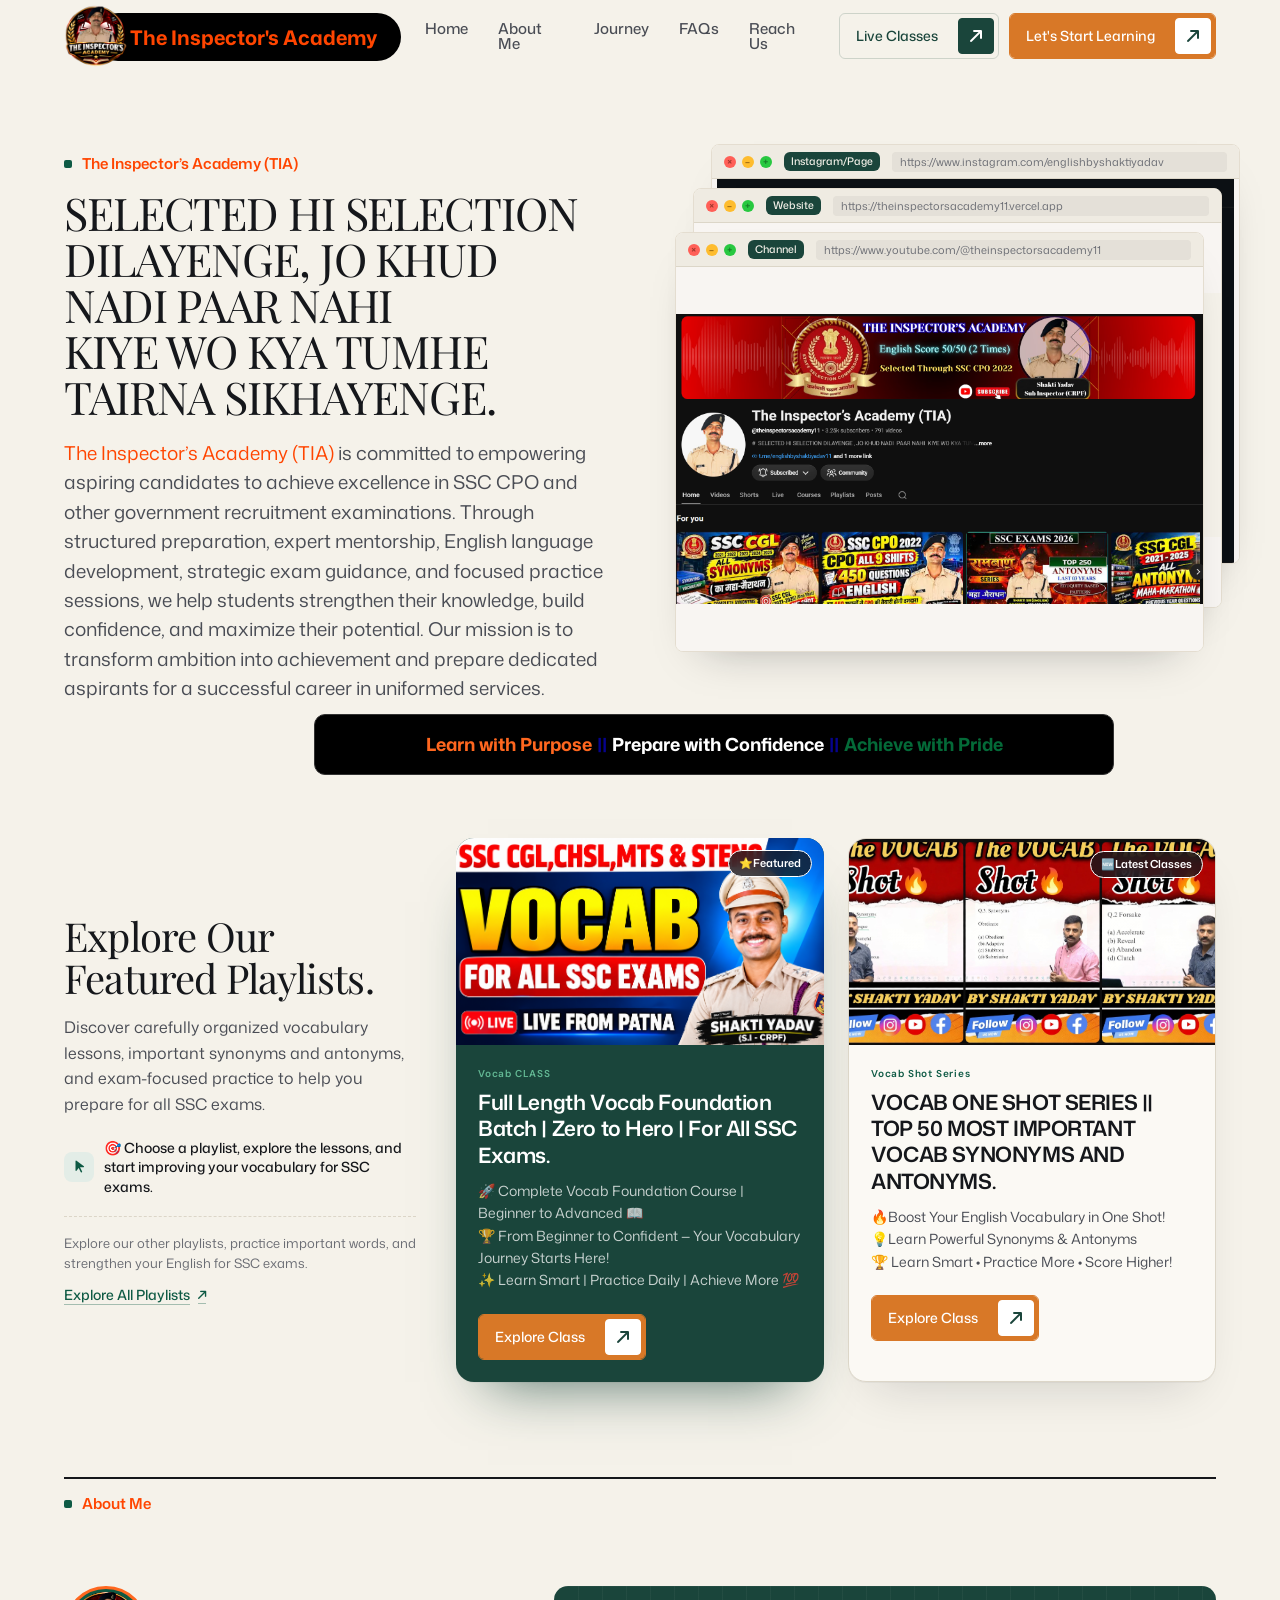
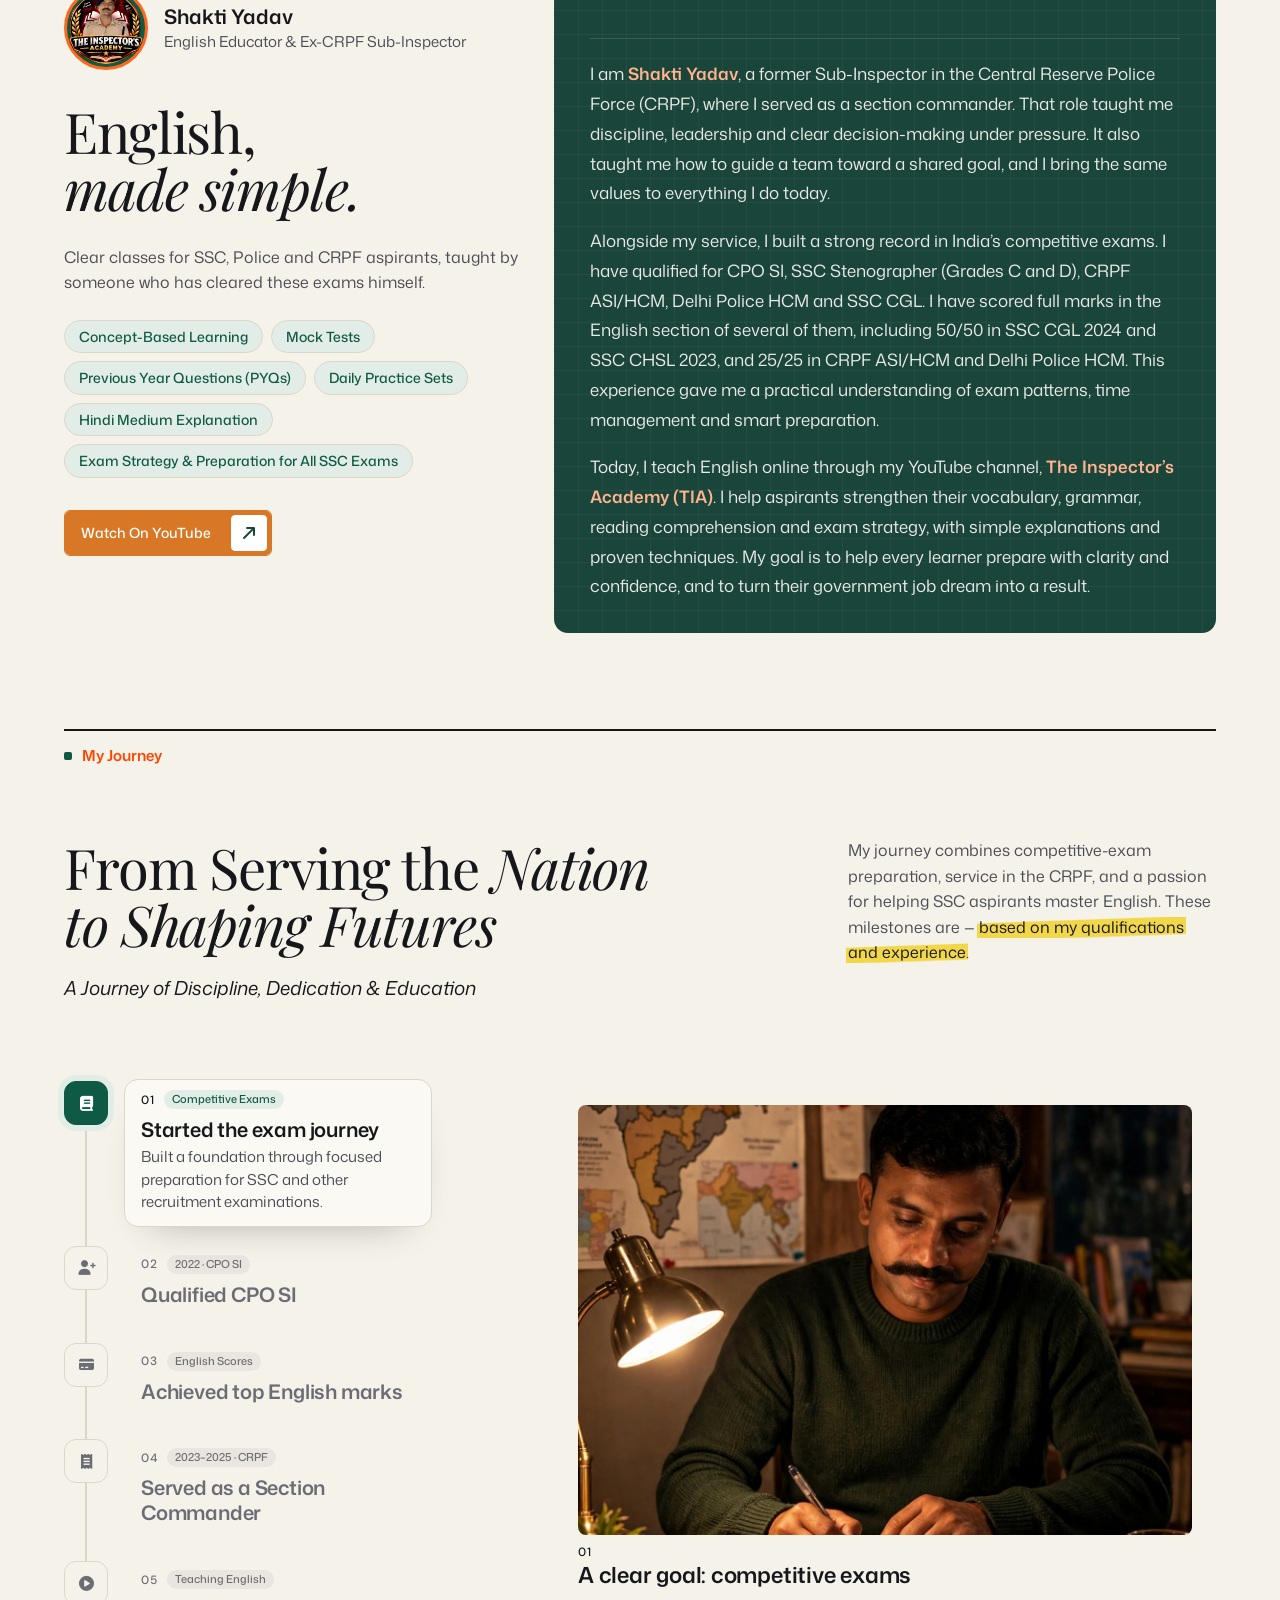
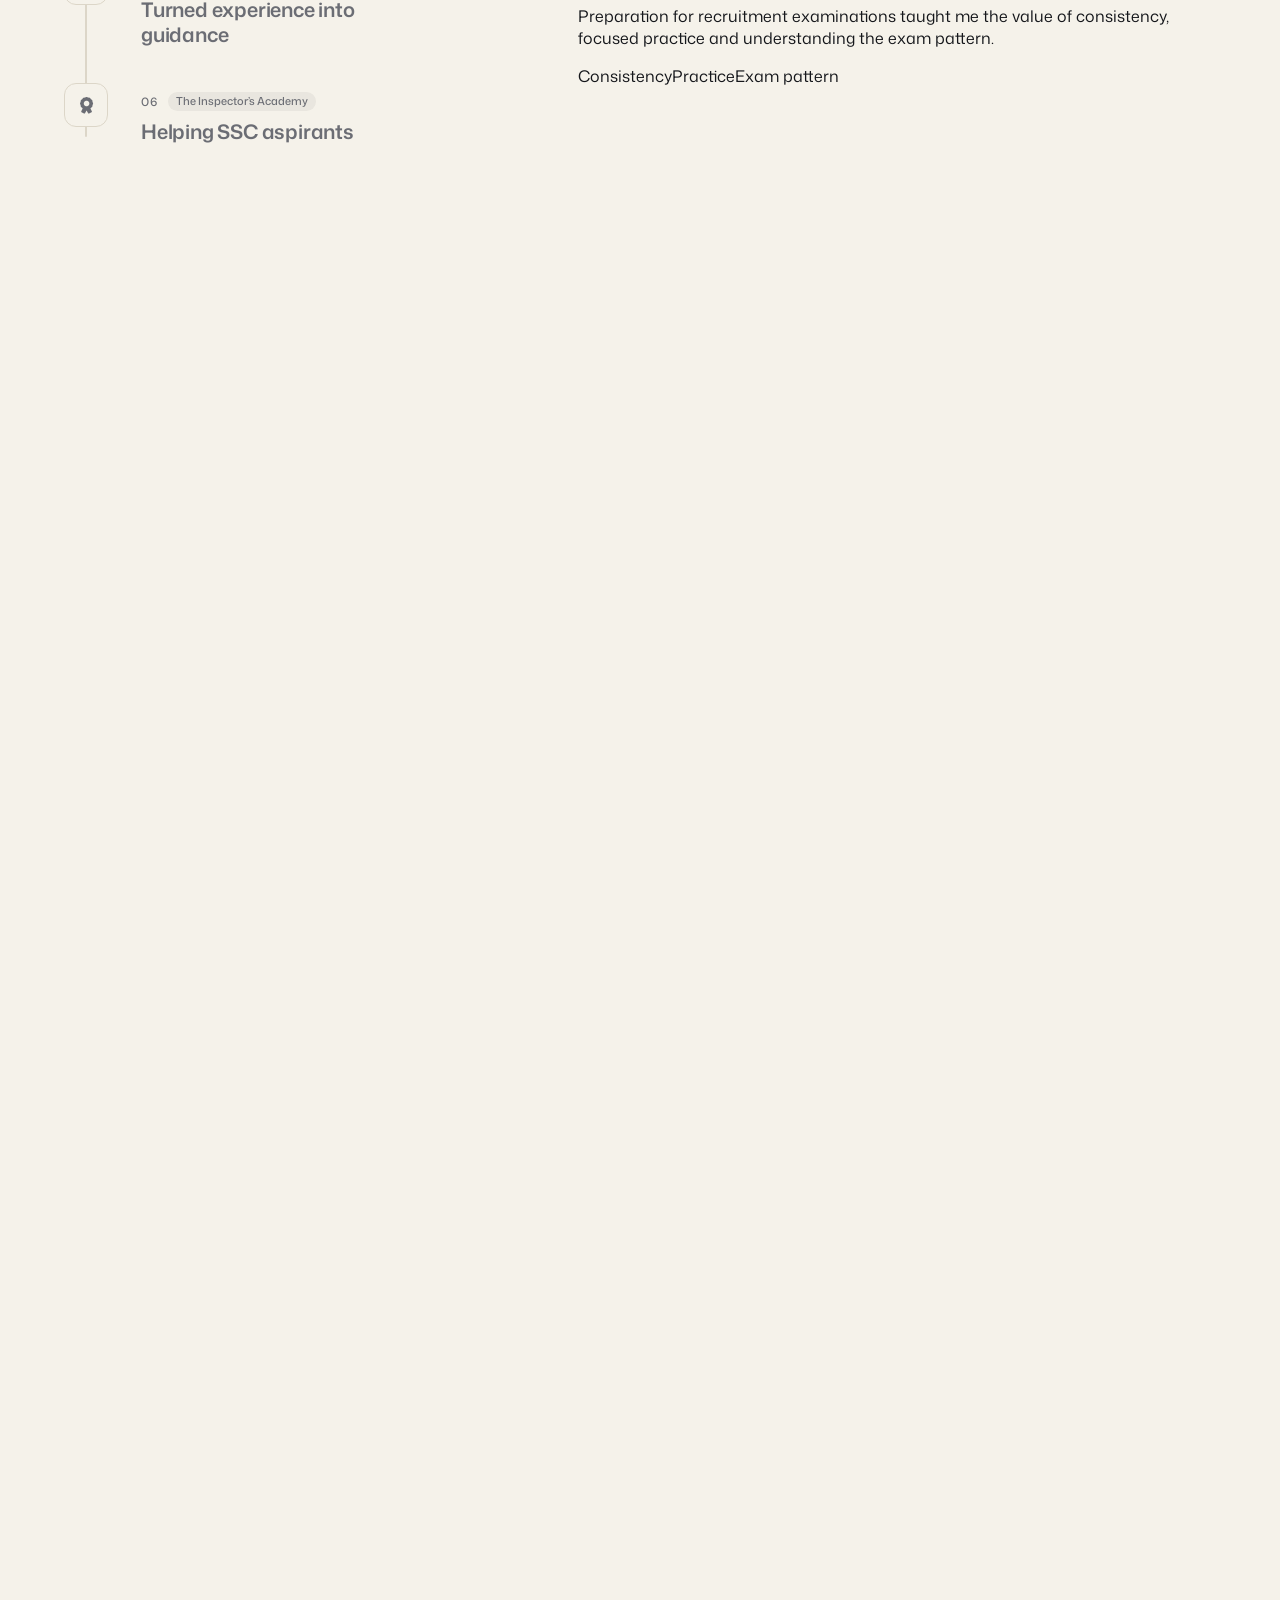
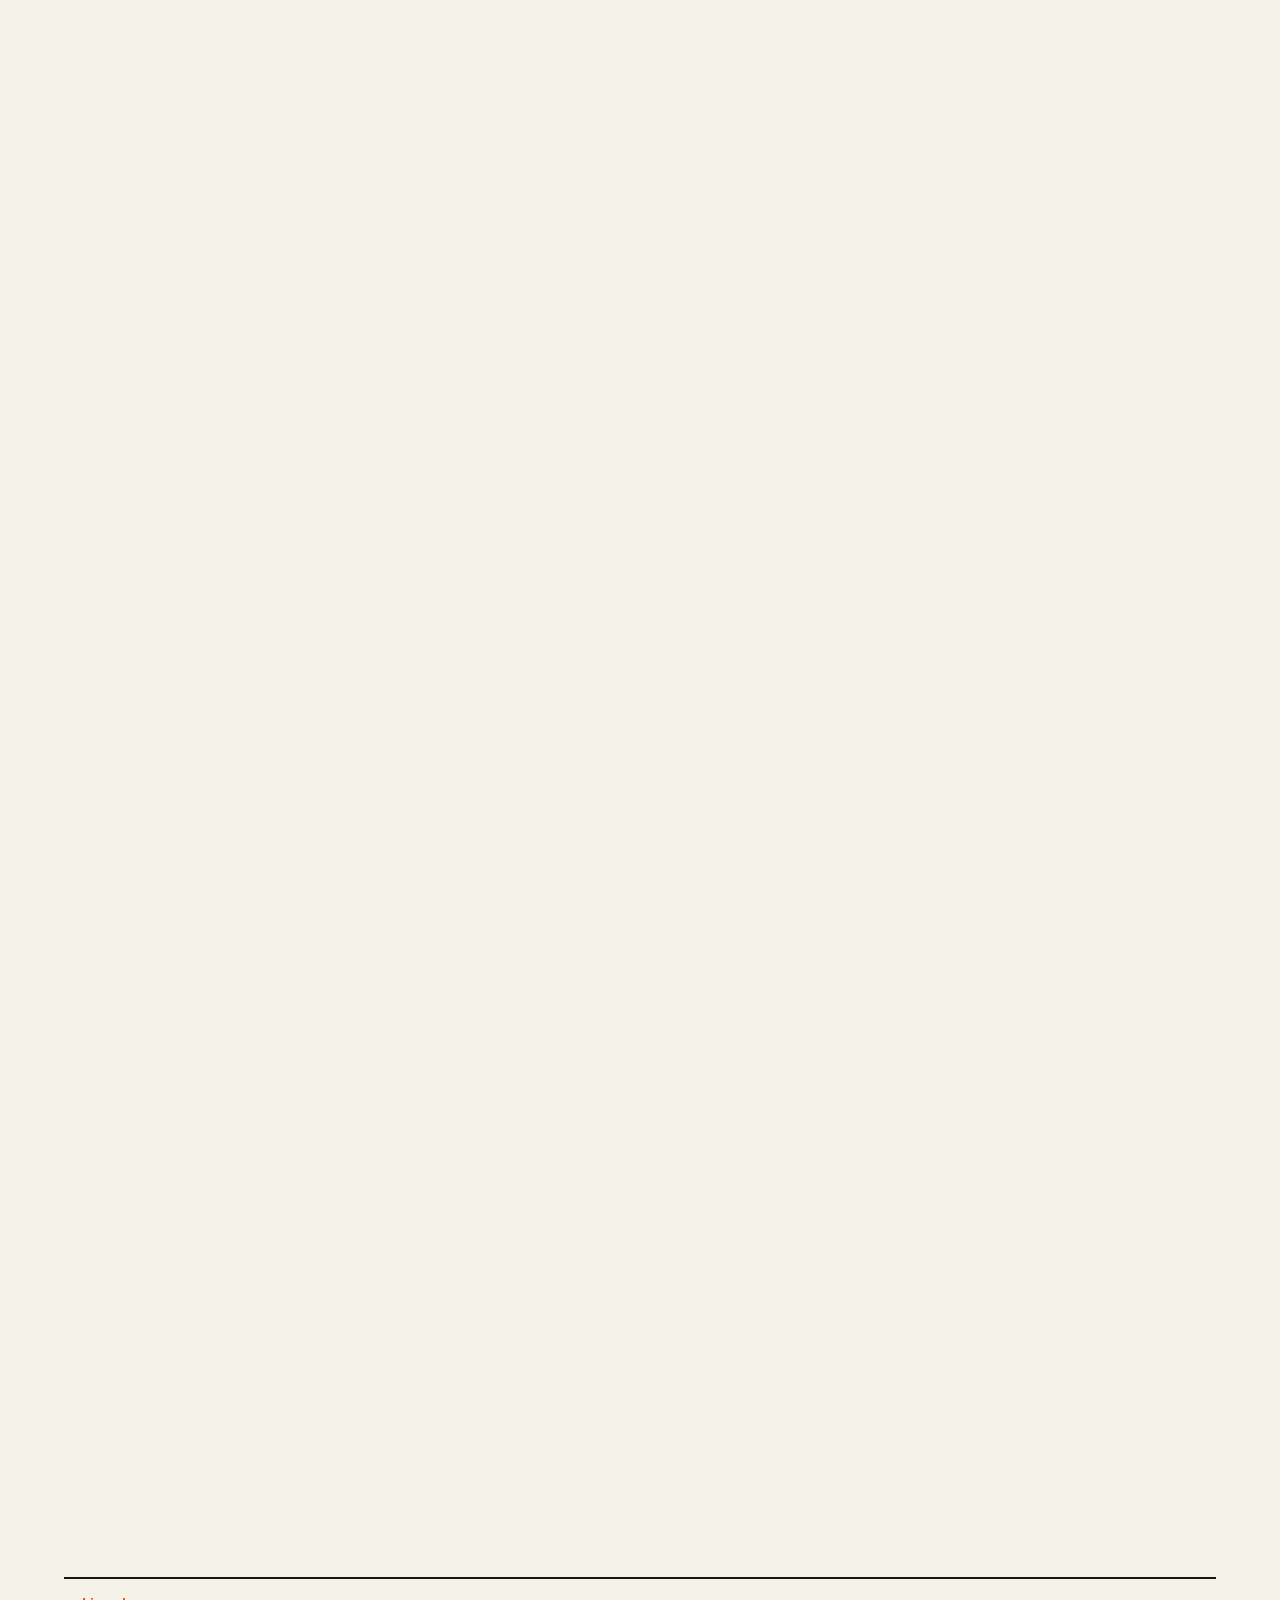
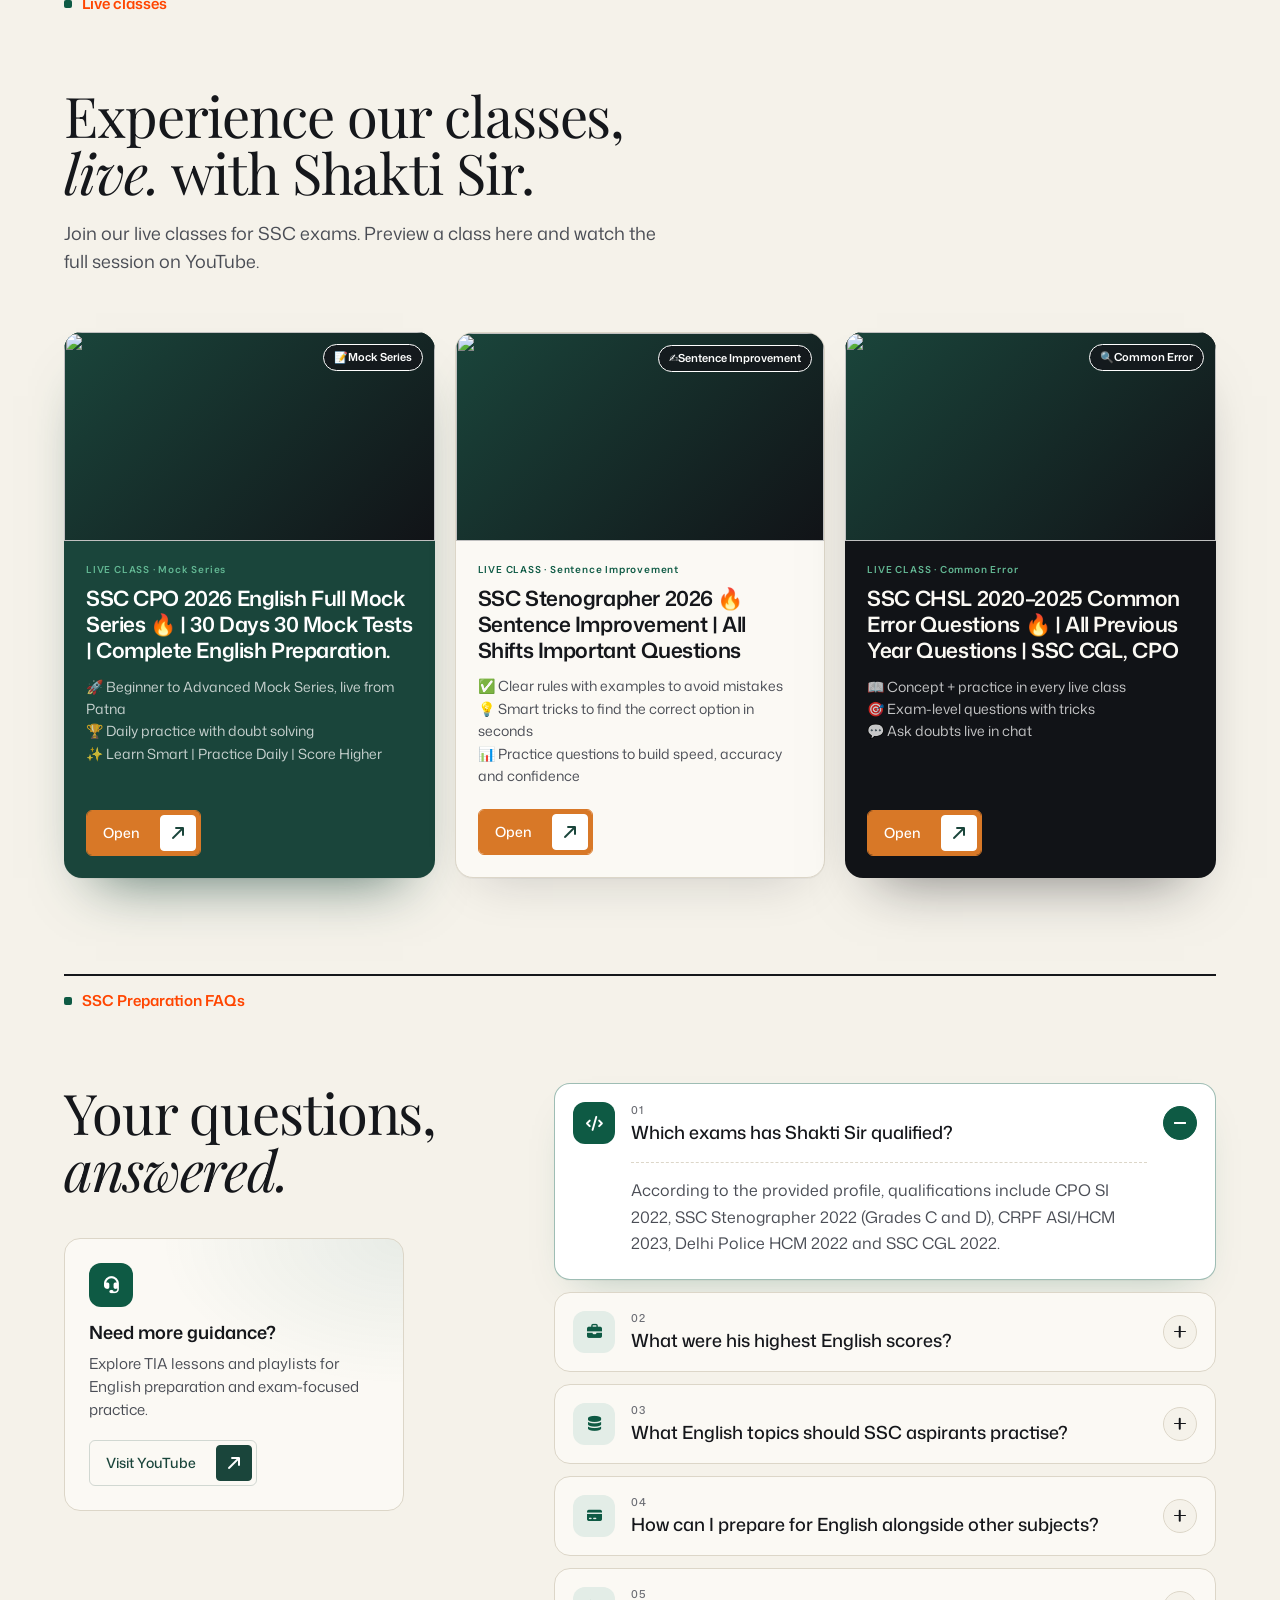
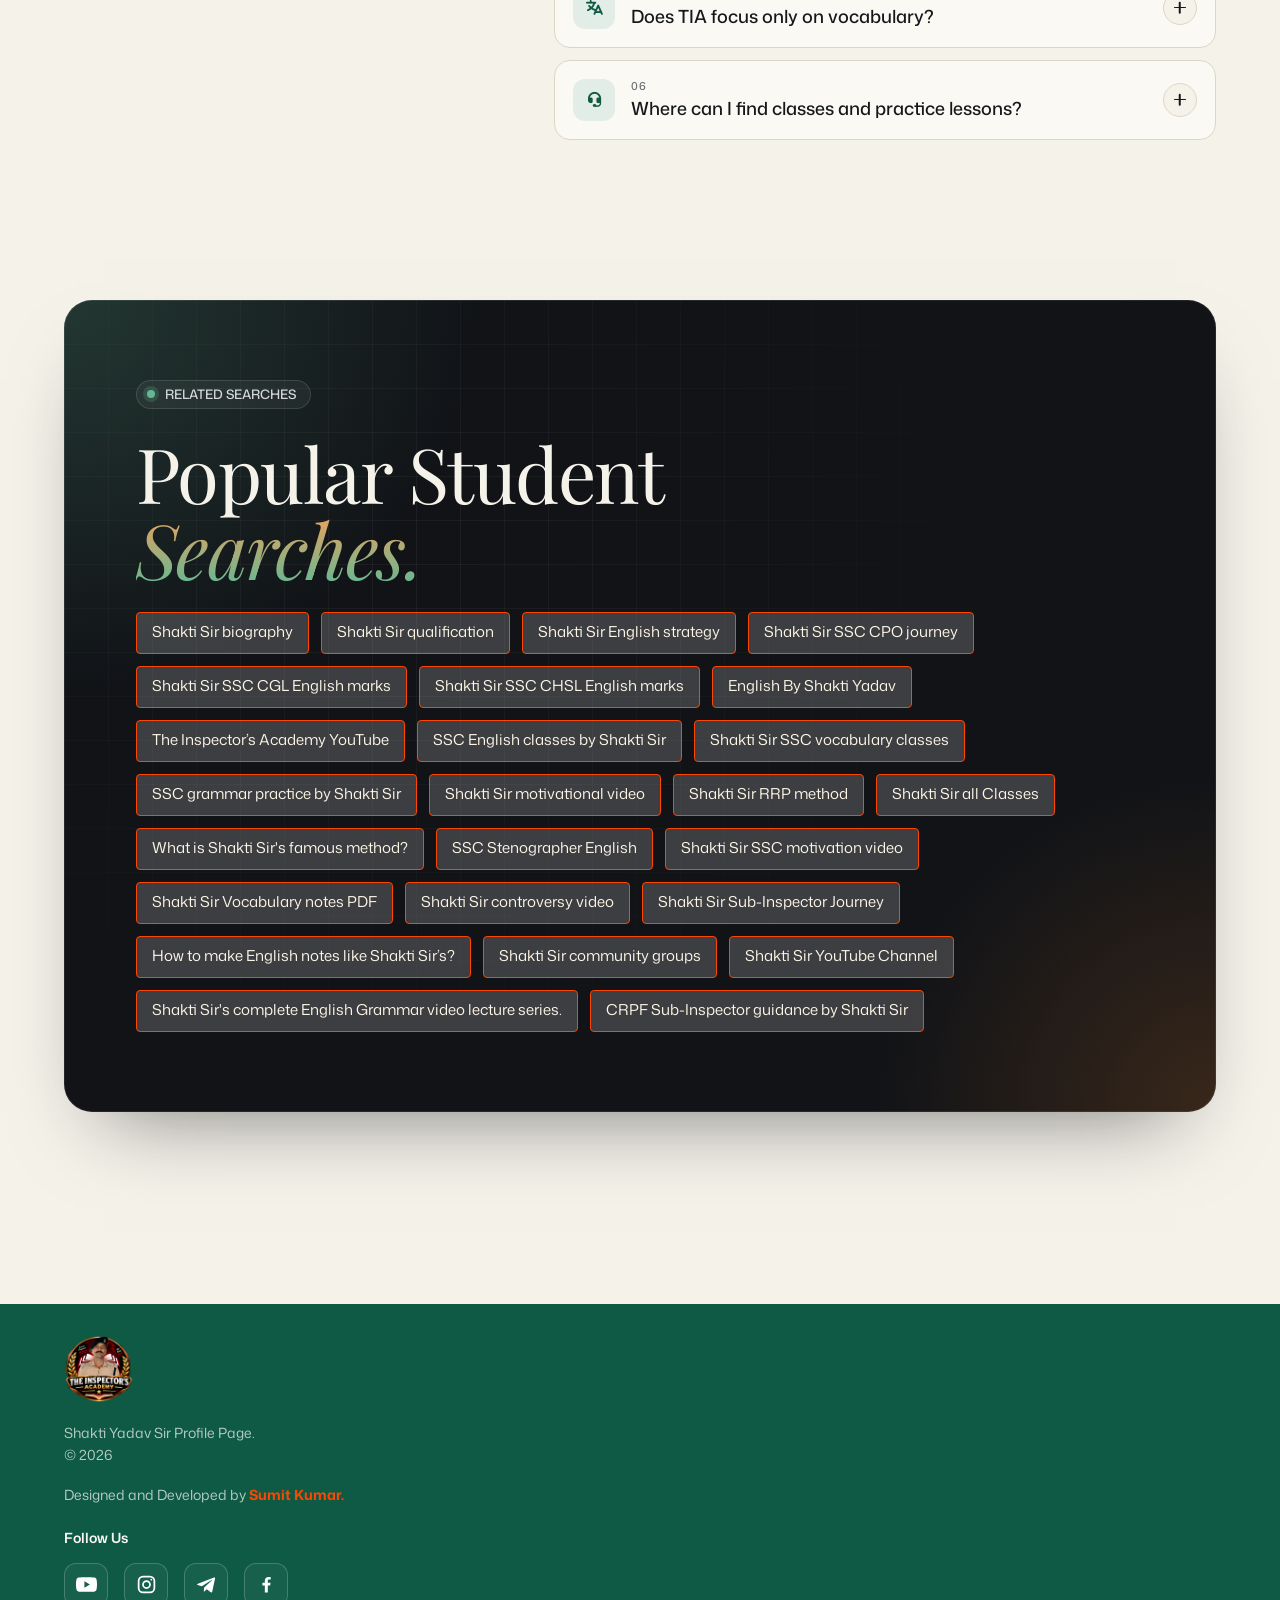
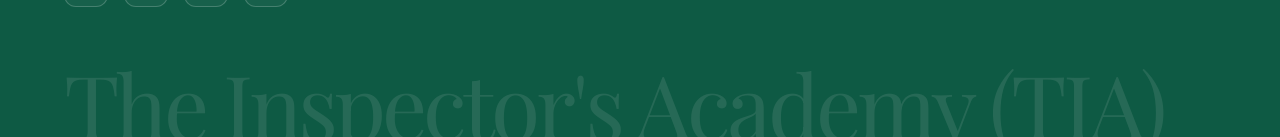
==== index.html @ ca336090 "Initial commit" ====
<!doctype html>
<html lang="en">

<head>
  <meta charset="utf-8" />
  <meta name="viewport" content="width=device-width, initial-scale=1" />
  <title>The Inspector's Academy (TIA) | Shakti Yadav</title>
  <meta name="description"
    content="EduFlow is a complete LMS with student administration and a sales CRM — a REST API, an admin dashboard, and a public website. Full source, $39." />
  <link rel="icon" href="assets-new/images/logo/favicon.ico" type="image/x-icon" />
  <link rel="preconnect" href="https://fonts.googleapis.com" />
  <link rel="preconnect" href="https://fonts.gstatic.com" crossorigin />
  <link rel="stylesheet"
    href="https://fonts.googleapis.com/css2?family=DM+Sans:ital,opsz,wght@0,9..40,100..1000;1,9..40,100..1000&family=Mona+Sans:ital,wght@0,200..900;1,200..900&family=Playfair+Display:ital,wght@0,400..900;1,400..900&display=swap" />
  <link rel="stylesheet" href="assets-new/css/landing.css?v=hero-shake" />
</head>

<body>

  <div class="preloader">
    <div class="preloader__wrap">
      <div class="preloader__ring"></div>

      <div class="preloader__logo">
        <img src="assets-new/images/logo/Logo.png" class="preloader__mark" alt="The Inspector's Academy">
      </div>

      <div class="preloader__title">
        <span>Shakti</span>
        <span>Yadav</span>
        <span>Sir</span>
      </div>
    </div>
  </div>



  </div>
  <div class="page" id="page" style="width: 100%">
    <header class="site-header">
      <div class="container site-header__inner">

        <a class="brand" href="#top">
          <img class="brand__logo" src="assets-new/images/logo/Logo.png" alt="The Inspector's Academy" />
          <span class="brand__title">The Inspector's Academy</span>
        </a>

        <nav class="site-header__nav" aria-label="Primary">
          <a href="#home">Home</a><a href="#about">About Me</a><a href="#journey">Journey</a>
          <a href="#faqs">FAQs</a><a href="#reach">Reach Us</a>
        </nav>
        <div class="site-header__actions">
          <a class="button button--demo button--compact" href="#liveclasses"><span class="button__label">Live
              Classes</span><span class="button__icon" aria-hidden="true"><span class="button__glyph"></span></span></a>
          <a class="button button--buy button--compact" href="https://www.youtube.com/@theinspectorsacademy11"
            target="_blank" rel="noopener noreferrer"><span class="button__label">Let's Start Learning</span><span
              class="button__icon" aria-hidden="true"><span class="button__glyph"></span></span></a>
          <button class="site-header__toggle" type="button" aria-label="Open menu" data-menu="open">
            <svg class="icon" viewBox="0 0 24 24">
              <path d="M4 6h16M4 12h16M4 18h16"></path>
            </svg>
          </button>
        </div>
      </div>
    </header>

    <div class="menu-panel" role="dialog" aria-label="Menu" hidden>
      <div class="menu-panel__top">
        <span class="brand menu-panel__brand">
          <img class="brand__logo" src="assets-new/images/logo/Logo.png" alt="The Inspector's Academy" />
          <span class="brand__title">The Inspector's Academy</span>
        </span>
        <button class="site-header__toggle" type="button" aria-label="Close menu" data-menu="close"
          style="display: inline-flex">
          <svg class="icon" viewBox="0 0 24 24">
            <path d="M18 6 6 18M6 6l12 12"></path>
          </svg>

        </button>
      </div>
      <nav class="menu-panel__nav" aria-label="Mobile">
        <a href="#home" data-close-menu>Home</a><a href="#about"
          data-close-menu>About Me</a>
          <a href="#journey" data-close-menu>Journey</a>
          <a href="#faqs" data-close-menu>FAQs</a>
          <a href="#reach" data-close-menu>Reach Us</a>
      </nav>
      <a class="button button--buy button--block" href="https://www.youtube.com/@theinspectorsacademy11"
        data-close-menu><span class="button__label">Let's Start Learning</span><span class="button__icon"
          aria-hidden="true"><span class="button__glyph"></span></span></a>
    </div>

    <section class="hero container" data-rv="hero" id="home">
      <div class="hero__layout">
        <div class="hero__copy">
          <div class="kicker reveal">The Inspector’s Academy (TIA)</div>
          <h1 class="heading--display reveal reveal--delay-1">
            SELECTED HI SELECTION DILAYENGE, JO KHUD NADI PAAR NAHI KIYE WO
            KYA TUMHE TAIRNA SIKHAYENGE.
          </h1>
          <p class="text--lead reveal reveal--delay-2">
            <span style="color: orangered">The Inspector’s Academy (TIA)</span>
            is committed to empowering aspiring candidates to achieve
            excellence in SSC CPO and other government recruitment
            examinations. Through structured preparation, expert mentorship,
            English language development, strategic exam guidance, and focused
            practice sessions, we help students strengthen their knowledge,
            build confidence, and maximize their potential. Our mission is to
            transform ambition into achievement and prepare dedicated
            aspirants for a successful career in uniformed services.
          </p>
        </div>

        <div class="hero__preview reveal reveal--delay-2"
          aria-label="EduFlow's three apps: public site, course page and admin dashboard">
          <div class="hero__window hero__window--storefront is-back" draggable="false">
            <div class="window-frame">
              <div class="window-frame__bar">
                <span class="window-frame__dots"><span></span><span></span><span></span></span><span
                  class="window-frame__tag">Instagram/Page</span><span
                  class="window-frame__address">https://www.instagram.com/englishbyshaktiyadav</span>
              </div>
              <div class="finance-preview">
                <img src="./assets-new/images/image1.png" alt="The Inspector's Academy Preview"
                  class="finance-preview__image" />
              </div>
            </div>
          </div>

          <div class="hero__window hero__window--course is-mid" draggable="false">
            <div class="window-frame">
              <div class="window-frame__bar">
                <span class="window-frame__dots"><span></span><span></span><span></span></span><span
                  class="window-frame__tag">Website</span><span
                  class="window-frame__address">https://theinspectorsacademy11.vercel.app</span>
              </div>
              <div class="finance-preview">
                <img src="./assets-new/images/image2.png" alt="The Inspector's Academy Preview"
                  class="finance-preview__image" />
              </div>
            </div>
          </div>

          <div class="hero__window hero__window--admin is-front" draggable="false">
            <div class="window-frame">
              <div class="window-frame__bar">
                <span class="window-frame__dots"><span></span><span></span><span></span></span><span
                  class="window-frame__tag">Channel</span><span
                  class="window-frame__address">https://www.youtube.com/@theinspectorsacademy11</span>
              </div>
              <div class="finance-preview">
                <img src="./assets-new/images/image.png" alt="The Inspector's Academy Preview"
                  class="finance-preview__image" />
              </div>
            </div>
          </div>
          <span class="hero__tip" aria-hidden="true">Click to see</span>
        </div>
      </div>

      <div class="flag">
        <span id="flag-item">
          <b style="color: #ff671f">Learn with Purpose</b>
          <span style="color: #06038d">||</span>
          <b style="color: #ffffff">Prepare with Confidence</b>
          <span style="color: #06038d">||</span>
          <b style="color: #046a38">Achieve with Pride</b>
        </span>
      </div>
    </section>

    <section class="container demo-access" data-rv="access" aria-labelledby="demo-access-title">
      <div class="demo-access__panel">
        <div class="demo-access__intro reveal">
          <div class="demo-access__lead">
            <h2 class="demo-access__title" id="demo-access-title">
              Explore Our Featured Playlists.
            </h2>
            <p class="demo-access__text">
              Discover carefully organized vocabulary lessons, important synonyms and antonyms, and exam-focused
              practice to help you prepare for all SSC exams.
            </p>
          </div>
          <div class="demo-access__aside">
            <p class="demo-access__hint">
              🎯 Choose a playlist, explore the lessons, and start improving your vocabulary for SSC exams.
            </p>
            <p class="demo-access__note">
              Explore our other playlists, practice important words, and strengthen your English for SSC exams.
            </p>
            <a class="demo-access__docs" href="https://www.youtube.com/@theinspectorsacademy11/playlists"
              target="_blank" rel="noopener noreferrer">Explore All Playlists</a>
          </div>
        </div>

        <!-- Class card 1: replace thumbnail, title, description and link with your own class details -->
        <article class="demo-access__card demo-access__card--admin class-demo-card reveal reveal--delay-1">
          <a class="class-demo-card__thumbnail" href="#" aria-label="Open Subnetting Masterclass">
            <img src="assets-new/images/image3.png" loading="lazy" />
            <span class="class-demo-card__badge">⭐Featured</span>
          </a>
          <div class="class-demo-card__content">
            <p class="class-demo-card__eyebrow">Vocab CLASS</p>
            <h3 class="class-demo-card__title">Full Length Vocab Foundation Batch | Zero to Hero | For All SSC Exams.
            </h3>
            <p class="class-demo-card__description">
              🚀 Complete Vocab Foundation Course | Beginner to Advanced 📖 <br>🏆 From Beginner to Confident — Your
              Vocabulary Journey Starts Here! <br> ✨ Learn Smart | Practice Daily | Achieve More 💯
            </p>
            <a class="button button--buy button--compact class-demo-card__open"
              href="https://www.youtube.com/playlist?list=PLD31hOjvBnrwgkBD9Z6Itc3VnrY1zui44" target="_blank"
              rel="noopener noreferrer">
              <span class="button__label">Explore Class</span>
              <span class="button__icon" aria-hidden="true"><span class="button__glyph"></span></span>
            </a>
          </div>
        </article>

        <!-- Class card 2: replace thumbnail, title, description and link with your own class details -->
        <article class="demo-access__card demo-access__card--site class-demo-card reveal reveal--delay-2">
          <a class="class-demo-card__thumbnail" href="#" aria-label="Open Cyber Security Fundamentals">
            <img src="assets-new/images/image4.jpeg" loading="lazy" />
            <span class="class-demo-card__badge">🆕Latest Classes</span>
          </a>
          <div class="class-demo-card__content">
            <p class="class-demo-card__eyebrow">Vocab Shot Series</p>
            <h3 class="class-demo-card__title">VOCAB ONE SHOT SERIES || TOP 50 MOST IMPORTANT VOCAB SYNONYMS AND
              ANTONYMS.</h3>
            <p class="class-demo-card__description">
              🔥Boost Your English Vocabulary in One Shot!<br>💡Learn Powerful Synonyms & Antonyms<br>🏆 Learn Smart •
              Practice More • Score Higher!
            </p>
            <a class="button button--buy button--compact class-demo-card__open"
              href="https://www.youtube.com/playlist?list=PLD31hOjvBnrwAsy5v127MwIhsmE4494Wx" target="_blank"
              rel="noopener noreferrer">
              <span class="button__label">Explore Class</span>
              <span class="button__icon" aria-hidden="true"><span class="button__glyph"></span></span>
            </a>
          </div>
        </article>
      </div>
    </section>


    <section class="section container" data-rv="s01" data-nav="about" id="about">
      <div style="margin-top: -120px;">
        <div class="section__rule"></div>
        <div class="section__kicker">About Me</div>
        <div class="grid about-grid">
          <div class="grid__column--1-5 reveal about-intro">
            <div class="about-id">
              <span class="about-id__photo">
                <span class="about-id__initials" aria-hidden="true">SY</span>
                <!-- Apni photo yahan lagao: assets-new/images/shakti.jpg -->
                <img src="assets-new/images/logo/Logo.png" alt="Shakti Yadav" onerror="this.remove()" />
              </span>
              <div class="about-id__text">
                <strong>Shakti Yadav</strong>
                <span>English Educator &amp; Ex-CRPF Sub-Inspector</span>
              </div>
            </div>
            <h2 class="heading--section">English, <em>made simple.</em></h2>
            <p class="text about-intro__text">
              Clear classes for SSC, Police and CRPF aspirants, taught by
              someone who has cleared these exams himself.
            </p>
            <ul class="about-chips" aria-label="What I teach">
              <li>Concept-Based Learning</li>
              <li>Mock Tests</li>
              <li>Previous Year Questions (PYQs)</li>
              <li>Daily Practice Sets</li>
              <li>Hindi Medium Explanation</li>
              <li>Exam Strategy & Preparation for All SSC Exams</li>
            </ul>
            <a class="button button--buy button--compact about-intro__cta"
              href="https://www.youtube.com/@theinspectorsacademy11" target="_blank" rel="noopener noreferrer"><span
                class="button__label">Watch on YouTube</span><span class="button__icon" aria-hidden="true"><span
                  class="button__glyph"></span></span></a>
          </div>
          <div class="grid__column--6-12 reveal reveal--delay-1">
            <div class="about-card">
              <h3 class="about-card__label"></h3>
              <p>
                I am <b>Shakti Yadav</b>, a former Sub-Inspector in the Central
                Reserve Police Force (CRPF), where I served as a section
                commander. That role taught me discipline, leadership and clear
                decision-making under pressure. It also taught me how to guide a
                team toward a shared goal, and I bring the same values to
                everything I do today.
              </p>
              <p>
                Alongside my service, I built a strong record in India’s
                competitive exams. I have qualified for CPO SI, SSC Stenographer
                (Grades C and D), CRPF ASI/HCM, Delhi Police HCM and SSC CGL. I
                have scored full marks in the English section of several of
                them, including 50/50 in SSC CGL 2024 and SSC CHSL 2023, and
                25/25 in CRPF ASI/HCM and Delhi Police HCM. This experience gave
                me a practical understanding of exam patterns, time management
                and smart preparation.
              </p>
              <p>
                Today, I teach English online through my YouTube channel,
                <b>The Inspector’s Academy (TIA)</b>. I help aspirants strengthen
                their vocabulary, grammar, reading comprehension and exam
                strategy, with simple explanations and proven techniques. My
                goal is to help every learner prepare with clarity and
                confidence, and to turn their government job dream into a
                result.
              </p>
            </div>
          </div>
        </div>
      </div>
    </section>

    <section class="section container" data-rv="s02" data-nav="journey" id="journey">
      <div class="section__rule"></div>
      <div class="section__kicker">My Journey</div>
      <div class="grid">
        <div class="grid__column--1-7 reveal">
          <h2 class="heading--section">
            From Serving the <em>Nation to Shaping Futures</em>
          </h2>
          <br>
          <i style="font-size: larger;">A Journey of Discipline, Dedication & Education</i>
        </div>
        <div class="grid__column--9-12 reveal reveal--delay-1">
          <p class="text">
            My journey combines competitive-exam preparation, service in the CRPF, and a passion for helping SSC
            aspirants master English. These milestones are —
            <span class="text__mark">based on my qualifications and experience</span>.
          </p>
        </div>
      </div>


      <div class="journey" id="journey-rail">
        <div class="journey__sticky">
          <div class="journey__rail">
            <div class="journey__track">
              <div class="journey__fill" id="journey-fill"></div>
            </div>
            <ol class="journey__steps">
              <li><button type="button" class="journey__step is-current" data-step="0" aria-current="step"><span
                    class="journey__glyph journey__glyph--course" aria-hidden="true"></span><span
                    class="journey__text"><span class="journey__meta"><span class="journey__index">01</span><span
                        class="journey__where">Competitive Exams</span></span><span class="journey__label">Started the
                      exam journey</span><span class="journey__detail">Built a foundation through focused preparation
                      for SSC and other recruitment examinations.</span></span></button></li>
              <li><button type="button" class="journey__step" data-step="1" aria-current="false"><span
                    class="journey__glyph journey__glyph--account" aria-hidden="true"></span><span
                    class="journey__text"><span class="journey__meta"><span class="journey__index">02</span><span
                        class="journey__where">2022 · CPO SI</span></span><span class="journey__label">Qualified CPO
                      SI</span><span class="journey__detail">Qualified the CPO Sub-Inspector examination in
                      2022.</span></span></button></li>
              <li><button type="button" class="journey__step" data-step="2" aria-current="false"><span
                    class="journey__glyph journey__glyph--pay" aria-hidden="true"></span><span
                    class="journey__text"><span class="journey__meta"><span class="journey__index">03</span><span
                        class="journey__where">English Scores</span></span><span class="journey__label">Achieved top
                      English marks</span><span class="journey__detail">Scored 50/50 in English in SSC CGL 2024 and SSC
                      CHSL 2023.</span></span></button></li>
              <li><button type="button" class="journey__step" data-step="3" aria-current="false"><span
                    class="journey__glyph journey__glyph--enrol" aria-hidden="true"></span><span
                    class="journey__text"><span class="journey__meta"><span class="journey__index">04</span><span
                        class="journey__where">2023–2025 · CRPF</span></span><span class="journey__label">Served as a
                      Section Commander</span><span class="journey__detail">Completed 18 months of service as a
                      Sub-Ordinate Officer in the Central Reserve Police Force.</span></span></button></li>
              <li><button type="button" class="journey__step" data-step="4" aria-current="false"><span
                    class="journey__glyph journey__glyph--learn" aria-hidden="true"></span><span
                    class="journey__text"><span class="journey__meta"><span class="journey__index">05</span><span
                        class="journey__where">Teaching English</span></span><span class="journey__label">Turned
                      experience into guidance</span><span class="journey__detail">Applied exam experience to
                      vocabulary, grammar, comprehension, time management and exam strategy.</span></span></button></li>
              <li><button type="button" class="journey__step" data-step="5" aria-current="false"><span
                    class="journey__glyph journey__glyph--cert" aria-hidden="true"></span><span
                    class="journey__text"><span class="journey__meta"><span class="journey__index">06</span><span
                        class="journey__where">The Inspector’s Academy</span></span><span class="journey__label">Helping
                      SSC aspirants</span><span class="journey__detail">Through English By Shakti Yadav and TIA, I share
                      structured, exam-focused learning with aspirants.</span></span></button></li>
            </ol>
          </div>
          <div class="journey__stage">
            <div class="journey__panels">
              <div class="journey__panel is-current" data-panel="0">
                <div class="journey-story"><img class="journey-story__image"
                    src="assets-new/images/journey/journey-01-focused-study.jpeg" alt="Focused exam preparation"
                    loading="lazy"><span class="journey__index">01</span>
                  <h3 class="heading--card">A clear goal: competitive exams</h3>
                  <p>Preparation for recruitment examinations taught me the value of consistency, focused practice and
                    understanding the exam pattern.</p>
                  <div class="journey-story__tags"><span>Consistency</span><span>Practice</span><span>Exam
                      pattern</span></div>
                </div>
              </div>
              <div class="journey__panel" data-panel="1">
                <div class="journey-story"><img class="journey-story__image"
                    src="assets-new/images/journey/journey-02-exam-practice.jpg"
                    alt="Practising a competitive examination" loading="lazy"><span class="journey__index">02</span>
                  <h3 class="heading--card">Qualified CPO SI in 2022</h3>
                  <p>This milestone was part of a wider record of qualifying competitive examinations, including SSC
                    Stenographer, CRPF ASI/HCM, Delhi Police HCM and SSC CGL.</p>
                </div>
              </div>
              <div class="journey__panel" data-panel="2">
                <div class="journey-story"><img class="journey-story__image"
                    src="assets-new/images/journey/journey-03-library-preparation.png"
                    alt="Students preparing in a library" loading="lazy"><span class="journey__index">03</span>
                  <h3 class="heading--card">English became my strength</h3>
                  <p>My reported English marks include 50/50 in SSC CGL 2024 and SSC CHSL 2023, plus 25/25 in CRPF
                    ASI/HCM 2023 and Delhi Police HCM 2022.</p>
                </div>
              </div>
              <div class="journey__panel" data-panel="3">
                <div class="journey-story"><img class="journey-story__image"
                    src="assets-new/images/journey/journey-04-service-discipline.jpg"
                    alt="Discipline and service in uniform" loading="lazy"><span class="journey__index">04</span>
                  <h3 class="heading--card">Service in the CRPF</h3>
                  <p>From 2023 to 2025, I served as a Sub-Ordinate Officer and section commander. The role strengthened
                    my discipline, leadership and decision-making.</p>
                </div>
              </div>
              <div class="journey__panel" data-panel="4">
                <div class="journey-story"><img class="journey-story__image"
                    src="assets-new/images/journey/journey-05-online-teaching.png"
                    alt="Teaching English through online lessons" loading="lazy"><span class="journey__index">05</span>
                  <h3 class="heading--card">Sharing practical exam strategies</h3>
                  <p>I focus on vocabulary, grammar, reading comprehension, sentence formation, time allocation and
                    prioritisation—skills that matter during exam preparation.</p>
                </div>
              </div>
              <div class="journey__panel" data-panel="5">
                <div class="journey-story"><img class="journey-story__image"
                    src="assets-new/images/journey/journey-06-student-mentoring.png"
                    alt="Guiding students through exam preparation" loading="lazy"><span
                    class="journey__index">06</span>
                  <h3 class="heading--card">The Inspector’s Academy</h3>
                  <p>My aim is to make English preparation clearer and more structured for SSC, Police and CRPF
                    aspirants through concept-based lessons and practice.</p><a
                    class="button button--buy button--compact" href="https://www.youtube.com/@theinspectorsacademy11"
                    target="_blank" rel="noopener noreferrer"><span class="button__label">Learn on YouTube</span><span
                      class="button__icon" aria-hidden="true"><span class="button__glyph"></span></span></a>
                </div>
              </div>
            </div>
          </div>
        </div>
      </div>
    </section>


        <section class="section container" data-rv="s08" data-nav="demos" id="liveclasses">
      <div class="section__rule"></div>
      <div class="section__kicker">Live classes</div>
      <div class="grid">
        <div class="grid__column--1-8 reveal">
          <h2 class="heading--section">
            Experience our classes, <em>live.</em> with Shakti Sir. 
          </h2>
          <p class="live-demo__lead">
            Join our live classes for SSC exams. Preview a class here and watch the full session on YouTube.
          </p>
        </div>
      </div>
      <div class="live-demo reveal reveal--delay-1">
        <!-- Live class card 1: sirf data-video wala link, title, description aur image badlo -->
        <article class="live-class-card live-class-card--green" data-video="https://www.youtube.com/live/1IdmHQLHzVY?si=46Pu5ZeQZkcItjA9">
          <a class="class-demo-card__thumbnail live-class-card__thumb" href="https://www.youtube.com/live/1IdmHQLHzVY?si=46Pu5ZeQZkcItjA9" target="_blank"
            rel="noopener noreferrer" aria-label="Open: Full Length Vocab Foundation Batch | Zero to Hero | For All SSC Exams.">
            <img src="" alt="" loading="lazy" />
            <span class="class-demo-card__badge">📝Mock Series</span>
            <span class="live-class-card__progress" aria-hidden="true"></span>
          </a>
          <div class="class-demo-card__content">
            <p class="class-demo-card__eyebrow">LIVE CLASS · Mock Series</p>
            <h3 class="class-demo-card__title">SSC CPO 2026 English Full Mock Series 🔥 | 30 Days 30 Mock Tests | Complete English Preparation.</h3>
            <p class="class-demo-card__description">🚀 Beginner to Advanced Mock Series, live from Patna<br>🏆 Daily practice with doubt solving<br>✨ Learn Smart | Practice Daily | Score Higher</p>
            <a class="button button--buy button--compact class-demo-card__open" href="https://www.youtube.com/live/1IdmHQLHzVY?si=MITKKzniCQKmrp4s" target="_blank"
              rel="noopener noreferrer">
              <span class="button__label">Open</span>
              <span class="button__icon" aria-hidden="true"><span class="button__glyph"></span></span>
            </a>
          </div>
        </article>
        <!-- Live class card 2: sirf data-video wala link, title, description aur image badlo -->
        <article class="live-class-card live-class-card--paper" data-video="https://www.youtube.com/live/ayQOGClWrrg?si=u8fm4CjsQJ3I0BVT">
          <a class="class-demo-card__thumbnail live-class-card__thumb" href="https://www.youtube.com/live/ayQOGClWrrg?si=u8fm4CjsQJ3I0BVT" target="_blank"
            rel="noopener noreferrer" aria-label="Open: VOCAB ONE SHOT SERIES || TOP 50 MOST IMPORTANT VOCAB SYNONYMS AND ANTONYMS.">
            <img src="" alt="" loading="lazy" />
            <span class="class-demo-card__badge">✍️Sentence Improvement</span>
            <span class="live-class-card__progress" aria-hidden="true"></span>
          </a>
          <div class="class-demo-card__content">
            <p class="class-demo-card__eyebrow">LIVE CLASS · Sentence Improvement</p>
            <h3 class="class-demo-card__title">SSC Stenographer 2026 🔥 Sentence Improvement | All Shifts Important Questions</h3>
            <p class="class-demo-card__description">✅ Clear rules with examples to avoid mistakes<br>💡 Smart tricks to find the correct option in seconds<br>📊 Practice questions to build speed, accuracy and confidence</p>
            <a class="button button--buy button--compact class-demo-card__open" href="https://www.youtube.com/live/ayQOGClWrrg?si=_C6FzA_YcTC1jgPD" target="_blank"
              rel="noopener noreferrer">
              <span class="button__label">Open</span>
              <span class="button__icon" aria-hidden="true"><span class="button__glyph"></span></span>
            </a>
          </div>
        </article>
        <!-- Live class card 3: sirf data-video wala link, title, description aur image badlo -->
        <article class="live-class-card live-class-card--dark" data-video="https://www.youtube.com/live/ppAVHppPnpk?si=uihX7e4dY5_-157V">
          <a class="class-demo-card__thumbnail live-class-card__thumb" href="https://www.youtube.com/live/ppAVHppPnpk?si=uihX7e4dY5_-157V" target="_blank"
            rel="noopener noreferrer" aria-label="Open: English Grammar Live Class | SSC CGL, CHSL, MTS &amp; Steno.">
            <img alt="" loading="lazy" />
            <span class="class-demo-card__badge">🔍Common Error</span>
            <span class="live-class-card__progress" aria-hidden="true"></span>
          </a>
          <div class="class-demo-card__content">
            <p class="class-demo-card__eyebrow">LIVE CLASS · Common Error</p>
            <h3 class="class-demo-card__title">SSC CHSL 2020–2025 Common Error Questions 🔥 | All Previous Year Questions | SSC CGL, CPO</h3>
            <p class="class-demo-card__description">📖 Concept + practice in every live class<br>🎯 Exam-level questions with tricks<br>💬 Ask doubts live in chat</p>
            <a class="button button--buy button--compact class-demo-card__open" href="https://www.youtube.com/live/ppAVHppPnpk?si=uihX7e4dY5_-157V" target="_blank"
              rel="noopener noreferrer">
              <span class="button__label">Open</span>
              <span class="button__icon" aria-hidden="true"><span class="button__glyph"></span></span>
            </a>
          </div>
        </article>
      </div>
    </section>



    <section class="section container" data-rv="s10" data-nav="pricing" id="faqs">
      <div class="section__rule"></div>
      <div class="section__kicker">SSC Preparation FAQs</div>
      <div class="grid">
        <div class="grid__column--1-5 reveal">
          <h2 class="heading--section">Your questions, <em>answered.</em></h2>
          <div class="faq-help">
            <span class="faq-help__icon" aria-hidden="true"></span>
            <strong class="faq-help__title">Need more guidance?</strong>
            <p class="faq-help__text">Explore TIA lessons and playlists for English preparation and exam-focused
              practice.</p>
            <a class="button button--demo button--compact" href="https://www.youtube.com/@theinspectorsacademy11"
              target="_blank" rel="noopener noreferrer"><span class="button__label">Visit YouTube</span><span
                class="button__icon" aria-hidden="true"><span class="button__glyph"></span></span></a>
          </div>
        </div>
        <div class="grid__column--6-12 reveal reveal--delay-1">
          <div class="faq">
            <div class="faq__item is-open"><button type="button" class="faq__question" aria-expanded="true"><span
                  class="faq__glyph faq__glyph--source" aria-hidden="true"></span><span class="faq__text">Which exams
                  has Shakti Sir qualified?</span><span class="faq__icon" aria-hidden="true"></span></button>
              <div class="faq__answer">
                <div>
                  <p>According to the provided profile, qualifications include CPO SI 2022, SSC Stenographer 2022
                    (Grades C and D), CRPF ASI/HCM 2023, Delhi Police HCM 2022 and SSC CGL 2022.</p>
                </div>
              </div>
            </div>
            <div class="faq__item"><button type="button" class="faq__question" aria-expanded="false"><span
                  class="faq__glyph faq__glyph--license" aria-hidden="true"></span><span class="faq__text">What were his
                  highest English scores?</span><span class="faq__icon" aria-hidden="true"></span></button>
              <div class="faq__answer">
                <div>
                  <p>The profile lists 50/50 in SSC CGL 2024 and SSC CHSL 2023. It also lists 25/25 in CRPF ASI/HCM 2023
                    and Delhi Police HCM 2022.</p>
                </div>
              </div>
            </div>
            <div class="faq__item"><button type="button" class="faq__question" aria-expanded="false"><span
                  class="faq__glyph faq__glyph--database" aria-hidden="true"></span><span class="faq__text">What English
                  topics should SSC aspirants practise?</span><span class="faq__icon"
                  aria-hidden="true"></span></button>
              <div class="faq__answer">
                <div>
                  <p>Build vocabulary daily, revise grammar and sentence formation, and practise reading comprehension.
                    Regular practice helps improve accuracy and confidence.</p>
                </div>
              </div>
            </div>
            <div class="faq__item"><button type="button" class="faq__question" aria-expanded="false"><span
                  class="faq__glyph faq__glyph--payments" aria-hidden="true"></span><span class="faq__text">How can I
                  prepare for English alongside other subjects?</span><span class="faq__icon"
                  aria-hidden="true"></span></button>
              <div class="faq__answer">
                <div>
                  <p>Use a steady routine: practise English regularly, solve reasoning questions consistently, work on
                    quantitative aptitude shortcuts and keep up with static GK, newspapers and current affairs.</p>
                </div>
              </div>
            </div>
            <div class="faq__item"><button type="button" class="faq__question" aria-expanded="false"><span
                  class="faq__glyph faq__glyph--language" aria-hidden="true"></span><span class="faq__text">Does TIA
                  focus only on vocabulary?</span><span class="faq__icon" aria-hidden="true"></span></button>
              <div class="faq__answer">
                <div>
                  <p>No. The academy’s class themes can include vocabulary, grammar, idioms and phrases, reading
                    comprehension and exam-focused English practice. Check the channel playlists for available lessons.
                  </p>
                </div>
              </div>
            </div>
            <div class="faq__item"><button type="button" class="faq__question" aria-expanded="false"><span
                  class="faq__glyph faq__glyph--support" aria-hidden="true"></span><span class="faq__text">Where can I
                  find classes and practice lessons?</span><span class="faq__icon" aria-hidden="true"></span></button>
              <div class="faq__answer">
                <div>
                  <p>Visit The Inspector’s Academy on YouTube to browse available classes and playlists: <a
                      class="text-link" href="https://www.youtube.com/@theinspectorsacademy11" target="_blank"
                      rel="noopener noreferrer">The Inspector’s Academy</a>.</p>
                </div>
              </div>
            </div>
          </div>
        </div>
      </div>
    </section>


    <section class="banner" data-rv="cta">
      <div class="container">
        <div class="banner__panel">
          <div class="banner__main reveal">
            <span class="banner__eyebrow"><i aria-hidden="true"></i>RELATED SEARCHES</span>
            <h2 class="banner__title">
              Popular Student <em>Searches.</em>
            </h2>

            <div class="student-searches__tags">
              <a target="_blank" rel="noopener noreferrer">Shakti Sir biography</a>
              <a target="_blank" rel="noopener noreferrer">Shakti Sir qualification</a>
              <a target="_blank" rel="noopener noreferrer">Shakti Sir English strategy</a>
              <a target="_blank" rel="noopener noreferrer">Shakti Sir SSC CPO journey</a>
              <a target="_blank" rel="noopener noreferrer">Shakti Sir SSC CGL English marks</a>
              <a target="_blank" rel="noopener noreferrer">Shakti Sir SSC CHSL English marks</a>
              <a target="_blank" rel="noopener noreferrer">English By Shakti Yadav</a>
              <a target="_blank" rel="noopener noreferrer">The Inspector’s Academy YouTube</a>
              <a target="_blank" rel="noopener noreferrer">SSC English classes by Shakti Sir</a>
              <a target="_blank" rel="noopener noreferrer">Shakti Sir SSC vocabulary classes</a>
              <a target="_blank" rel="noopener noreferrer">SSC grammar practice by Shakti Sir</a>
              <a target="_blank" rel="noopener noreferrer">Shakti Sir motivational video</a>
              <a target="_blank" rel="noopener noreferrer">Shakti Sir RRP method</a>
              <a target="_blank" rel="noopener noreferrer">Shakti Sir all Classes</a>
              <a target="_blank" rel="noopener noreferrer">What is Shakti Sir's famous method?</a>
              <a target="_blank" rel="noopener noreferrer">SSC Stenographer English</a>
              <a target="_blank" rel="noopener noreferrer">Shakti Sir SSC motivation video</a>
              <a target="_blank" rel="noopener noreferrer">Shakti Sir Vocabulary notes PDF</a>
              <a target="_blank" rel="noopener noreferrer">Shakti Sir controversy video</a>
              <a target="_blank" rel="noopener noreferrer">Shakti Sir Sub-Inspector Journey</a>
              <a target="_blank" rel="noopener noreferrer">How to make English notes like Shakti Sir’s?</a>
              <a target="_blank" rel="noopener noreferrer">Shakti Sir community groups</a>
              <a target="_blank" rel="noopener noreferrer">Shakti Sir YouTube Channel</a>
              <a target="_blank" rel="noopener noreferrer">Shakti Sir's complete English Grammar video lecture
                series.</a>
              <a target="_blank" rel="noopener noreferrer">CRPF Sub-Inspector guidance by Shakti Sir</a>
            </div>
          </div>
    </section>

    <section class="section container" data-rv="s01" data-nav="about" id="reach"></section>
    <footer class="footer">
      <div class="container">
        <div class="grid">
          <div class="grid__column--1-4 footer__brand">
            <span class="brand"><img class="brand__logo" src="assets-new/images/logo/Logo.png" alt="" /></span>
            <p>Shakti Yadav Sir Profile Page.<br />© 2026 </p>


            <p class="text-gray-500 text-sm mb-4">
              Designed and Developed by
              <a href="https://imsumitkumar.vercel.app/" target="_blank" rel="noopener noreferrer"
                style="color: orangered !important; font-weight: bold;">
                Sumit Kumar<span style="color: orangered;">.</span>
              </a>
            </p>


            <br>
            <div class="footer__column footer__social-column">
              <h4>Follow Us</h4>

              <div class="footer__socials">

                <!-- YouTube -->
                <a href="https://www.youtube.com/@theinspectorsacademy11" target="_blank" rel="noopener noreferrer"
                  class="social-icon youtube" aria-label="YouTube" title="YouTube">
                  <svg viewBox="0 0 24 24" fill="currentColor">
                    <path
                      d="M23.5 6.2a3 3 0 0 0-2.1-2.1C19.5 3.6 12 3.6 12 3.6s-7.5 0-9.4.5A3 3 0 0 0 .5 6.2 31 31 0 0 0 0 12a31 31 0 0 0 .5 5.8 3 3 0 0 0 2.1 2.1c1.9.5 9.4.5 9.4.5s7.5 0 9.4-.5a3 3 0 0 0 2.1-2.1A31 31 0 0 0 24 12a31 31 0 0 0-.5-5.8ZM9.6 15.6V8.4l6.3 3.6-6.3 3.6Z" />
                  </svg>
                </a>

                <!-- Instagram -->
                <a href="https://www.instagram.com/englishbyshaktiyadav" target="_blank" rel="noopener noreferrer"
                  class="social-icon instagram" aria-label="Instagram" title="Instagram">
                  <svg viewBox="0 0 24 24" fill="none" stroke="currentColor" stroke-width="2">
                    <rect x="3" y="3" width="18" height="18" rx="5" />
                    <circle cx="12" cy="12" r="4" />
                    <circle cx="17.5" cy="6.5" r="1" fill="currentColor" stroke="none" />
                  </svg>
                </a>

                <!-- Telegram -->
                <a href="https://t.me/englishbyshaktiyadav11" target="_blank" rel="noopener noreferrer"
                  class="social-icon telegram" aria-label="Telegram" title="Telegram">
                  <svg viewBox="0 0 24 24" fill="currentColor">
                    <path
                      d="M21.9 4.6 18.6 20c-.2 1.1-.8 1.4-1.7.9l-4.7-3.5-2.3 2.2c-.3.3-.5.5-1 .5l.4-4.8 8.7-7.9c.4-.4-.1-.6-.6-.2L6.7 14.1 2 12.6c-1-.3-1-1 .2-1.5L20.5 4c.8-.3 1.6.2 1.4.6Z" />
                  </svg>
                </a>

                <!-- Facebook -->
                <a href="https://www.facebook.com/people/Englishbyshaktiyadav/61576922321643/?mibextid=wwXIfr&rdid=jvjY6I8ZpDrCtGQM&share_url=https%3A%2F%2Fwww.facebook.com%2Fshare%2F1GM5Yp8YKx%2F%3Fmibextid%3DwwXIfr" target="_blank" rel="noopener noreferrer"
                  class="social-icon facebook" aria-label="Facebook" title="Facebook">
                  <svg viewBox="0 0 24 24" fill="currentColor">
                    <path
                      d="M13.5 21v-8h2.7l.4-3.1h-3.1v-2c0-.9.3-1.5 1.6-1.5h1.7V3.6c-.3 0-1.3-.1-2.5-.1-2.5 0-4.2 1.5-4.2 4.3v2.1H7.3V13h2.8v8h3.4Z" />
                  </svg>
                </a>

              </div>
            </div>

            <div class="footer__wordmark" aria-hidden="true">The Inspector's Academy (TIA)</div>
    </footer>

    <a class="to-top" href="#top" aria-label="Back to top"><span class="to-top__icon" aria-hidden="true"></span></a>
  </div>
  <script src="assets-new/js/landing.js?v=hero-shake"></script>
</body>

</html>

  <script>
    /* Live class hover preview: cursor thumbnail par aaye to 7 second muted video chalega */
    (function () {
      var PREVIEW_MS = 7000;

      function parseYouTube(url) {
        try {
          var u = new URL(url), id = null, list = u.searchParams.get('list');
          var host = u.hostname.replace(/^www\./, '');
          if (host === 'youtu.be') id = u.pathname.slice(1);
          else if (u.searchParams.get('v')) id = u.searchParams.get('v');
          else {
            var m = u.pathname.match(/\/(?:embed|live|shorts)\/([\w-]{11})/);
            if (m) id = m[1];
          }
          if (id && !/^[\w-]{11}$/.test(id)) id = null;
          return { id: id, list: list };
        } catch (e) { return { id: null, list: null }; }
      }

      function embedSrc(p) {
        var q = 'autoplay=1&mute=1&controls=0&playsinline=1&rel=0&modestbranding=1&disablekb=1&fs=0&iv_load_policy=3';
        if (p.id) return 'https://www.youtube-nocookie.com/embed/' + p.id + '?' + q + '&loop=0';
        if (p.list) return 'https://www.youtube-nocookie.com/embed/videoseries?list=' + encodeURIComponent(p.list) + '&' + q;
        return null;
      }

      document.querySelectorAll('.live-class-card[data-video]').forEach(function (card) {
        var thumb = card.querySelector('.live-class-card__thumb');
        var img = thumb.querySelector('img');
        var p = parseYouTube(card.getAttribute('data-video'));
        var src = embedSrc(p);
        var timer = null, frame = null;

        /* Image na di ho to YouTube ki apni thumbnail use hogi */
        if (img && !img.getAttribute('src') && p.id) {
          img.src = 'https://i.ytimg.com/vi/' + p.id + '/hqdefault.jpg';
        }
        if (!src) return;

        function stop() {
          clearTimeout(timer); timer = null;
          thumb.classList.remove('is-previewing');
          if (frame) { frame.remove(); frame = null; }
        }
        function start() {
          if (frame) return;
          frame = document.createElement('iframe');
          frame.className = 'live-class-card__frame';
          frame.src = src;
          frame.title = 'Muted preview';
          frame.allow = 'autoplay; encrypted-media';
          frame.setAttribute('tabindex', '-1');
          frame.setAttribute('aria-hidden', 'true');
          frame.addEventListener('load', function () { if (frame) frame.classList.add('is-ready'); });
          thumb.appendChild(frame);
          thumb.classList.add('is-previewing');
          timer = setTimeout(stop, PREVIEW_MS);
        }

        thumb.addEventListener('mouseenter', start);
        thumb.addEventListener('mouseleave', stop);
        thumb.addEventListener('focus', start);
        thumb.addEventListener('blur', stop);

        /* Touch screens par hover nahi hota: card screen par aaye to ek baar preview chalega */
        if (window.matchMedia('(hover: none)').matches && 'IntersectionObserver' in window) {
          var played = false;
          new IntersectionObserver(function (entries) {
            entries.forEach(function (e) {
              if (e.isIntersecting && e.intersectionRatio >= 0.7 && !played) { played = true; start(); }
              else if (!e.isIntersecting) { stop(); played = false; }
            });
          }, { threshold: [0, 0.7] }).observe(thumb);
        }
      });
    })();
  </script>
---- assets-new/css/landing.css ----
@font-face {
  font-family: "Font Awesome 7 Pro";
  font-style: normal;
  font-weight: 900;
  font-display: swap;
  src: url("../webfonts/fa-solid-900.woff2") format("woff2");
}
@font-face {
  font-family: "Font Awesome 7 Pro";
  font-style: normal;
  font-weight: 400;
  font-display: swap;
  src: url("../webfonts/fa-regular-400.woff2") format("woff2");
}
@font-face {
  font-family: "Font Awesome 7 Pro";
  font-style: normal;
  font-weight: 300;
  font-display: swap;
  src: url("../webfonts/fa-light-300.woff2") format("woff2");
}
@font-face {
  font-family: "Font Awesome 7 Pro";
  font-style: normal;
  font-weight: 100;
  font-display: swap;
  src: url("../webfonts/fa-thin-100.woff2") format("woff2");
}
@font-face {
  font-family: "Font Awesome 7 Brands";
  font-style: normal;
  font-weight: 400;
  font-display: swap;
  src: url("../webfonts/fa-brands-400.woff2") format("woff2");
}
@font-face {
  font-family: "Font Awesome 7 Duotone";
  font-style: normal;
  font-weight: 900;
  font-display: swap;
  src: url("../webfonts/fa-duotone-900.woff2") format("woff2");
}
@font-face {
  font-family: "Font Awesome 7 Duotone";
  font-style: normal;
  font-weight: 400;
  font-display: swap;
  src: url("../webfonts/fa-duotone-regular-400.woff2") format("woff2");
}
@font-face {
  font-family: "Font Awesome 7 Duotone";
  font-style: normal;
  font-weight: 300;
  font-display: swap;
  src: url("../webfonts/fa-duotone-light-300.woff2") format("woff2");
}
@font-face {
  font-family: "Font Awesome 7 Duotone";
  font-style: normal;
  font-weight: 100;
  font-display: swap;
  src: url("../webfonts/fa-duotone-thin-100.woff2") format("woff2");
}
@font-face {
  font-family: "Font Awesome 7 Sharp";
  font-style: normal;
  font-weight: 900;
  font-display: swap;
  src: url("../webfonts/fa-sharp-solid-900.woff2") format("woff2");
}
@font-face {
  font-family: "Font Awesome 7 Sharp";
  font-style: normal;
  font-weight: 400;
  font-display: swap;
  src: url("../webfonts/fa-sharp-regular-400.woff2") format("woff2");
}
@font-face {
  font-family: "Font Awesome 7 Sharp";
  font-style: normal;
  font-weight: 300;
  font-display: swap;
  src: url("../webfonts/fa-sharp-light-300.woff2") format("woff2");
}
@font-face {
  font-family: "Font Awesome 7 Sharp";
  font-style: normal;
  font-weight: 100;
  font-display: swap;
  src: url("../webfonts/fa-sharp-thin-100.woff2") format("woff2");
}
@font-face {
  font-family: "Font Awesome 7 Sharp Duotone";
  font-style: normal;
  font-weight: 900;
  font-display: swap;
  src: url("../webfonts/fa-sharp-duotone-solid-900.woff2") format("woff2");
}
@font-face {
  font-family: "Font Awesome 7 Sharp Duotone";
  font-style: normal;
  font-weight: 400;
  font-display: swap;
  src: url("../webfonts/fa-sharp-duotone-regular-400.woff2") format("woff2");
}
@font-face {
  font-family: "Font Awesome 7 Sharp Duotone";
  font-style: normal;
  font-weight: 300;
  font-display: swap;
  src: url("../webfonts/fa-sharp-duotone-light-300.woff2") format("woff2");
}
@font-face {
  font-family: "Font Awesome 7 Sharp Duotone";
  font-style: normal;
  font-weight: 100;
  font-display: swap;
  src: url("../webfonts/fa-sharp-duotone-thin-100.woff2") format("woff2");
}
@font-face {
  font-family: "Font Awesome 7 Jelly";
  font-style: normal;
  font-weight: 400;
  font-display: swap;
  src: url("../webfonts/fa-jelly-regular-400.woff2") format("woff2");
}
@font-face {
  font-family: "Font Awesome 7 Jelly Fill";
  font-style: normal;
  font-weight: 400;
  font-display: swap;
  src: url("../webfonts/fa-jelly-fill-regular-400.woff2") format("woff2");
}
@font-face {
  font-family: "Font Awesome 7 Jelly Duo";
  font-style: normal;
  font-weight: 400;
  font-display: swap;
  src: url("../webfonts/fa-jelly-duo-regular-400.woff2") format("woff2");
}
@font-face {
  font-family: "Font Awesome 7 Notdog";
  font-style: normal;
  font-weight: 900;
  font-display: swap;
  src: url("../webfonts/fa-notdog-solid-900.woff2") format("woff2");
}
@font-face {
  font-family: "Font Awesome 7 Notdog Duo";
  font-style: normal;
  font-weight: 900;
  font-display: swap;
  src: url("../webfonts/fa-notdog-duo-solid-900.woff2") format("woff2");
}
@font-face {
  font-family: "Font Awesome 7 Etch";
  font-style: normal;
  font-weight: 900;
  font-display: swap;
  src: url("../webfonts/fa-etch-solid-900.woff2") format("woff2");
}
@font-face {
  font-family: "Font Awesome 7 Chisel";
  font-style: normal;
  font-weight: 400;
  font-display: swap;
  src: url("../webfonts/fa-chisel-regular-400.woff2") format("woff2");
}
@font-face {
  font-family: "Font Awesome 7 Slab";
  font-style: normal;
  font-weight: 400;
  font-display: swap;
  src: url("../webfonts/fa-slab-regular-400.woff2") format("woff2");
}
@font-face {
  font-family: "Font Awesome 7 Slab Press";
  font-style: normal;
  font-weight: 400;
  font-display: swap;
  src: url("../webfonts/fa-slab-press-regular-400.woff2") format("woff2");
}
@font-face {
  font-family: "Font Awesome 7 Thumbprint";
  font-style: normal;
  font-weight: 300;
  font-display: swap;
  src: url("../webfonts/fa-thumbprint-light-300.woff2") format("woff2");
}
@font-face {
  font-family: "Font Awesome 7 Whiteboard";
  font-style: normal;
  font-weight: 600;
  font-display: swap;
  src: url("../webfonts/fa-whiteboard-semibold-600.woff2") format("woff2");
}
@font-face {
  font-family: "Font Awesome 7 Utility";
  font-style: normal;
  font-weight: 600;
  font-display: swap;
  src: url("../webfonts/fa-utility-semibold-600.woff2") format("woff2");
}
@font-face {
  font-family: "Font Awesome 7 Utility Fill";
  font-style: normal;
  font-weight: 600;
  font-display: swap;
  src: url("../webfonts/fa-utility-fill-semibold-600.woff2") format("woff2");
}
@font-face {
  font-family: "Font Awesome 7 Utility Duo";
  font-style: normal;
  font-weight: 600;
  font-display: swap;
  src: url("../webfonts/fa-utility-duo-semibold-600.woff2") format("woff2");
}
@font-face {
  font-family: "FontAwesome";
  font-style: normal;
  font-weight: 400;
  font-display: swap;
  src: url("../webfonts/fa-v4compatibility.woff2") format("woff2");
}
* {
  box-sizing: border-box;
}

html {
  scroll-behavior: smooth;
  overflow-x: hidden;
}

body {
  margin: 0;
  background: #F5F2EA;
  color: #15171B;
  font-family: "Mona Sans", "DM Sans", system-ui, sans-serif;
  -webkit-font-smoothing: antialiased;
}

a {
  color: inherit;
  text-decoration: none;
}

a:hover {
  color: inherit;
}

.page {
  --paper: #F5F2EA;
  --paper-raised: #FBF9F4;
  --ink: #15171B;
  --ink-2: #4A4D55;
  --ink-3: #6B6D74;
  --rule: #DCD6C8;
  --ledger: #0E5A44;
  --ledger-tint: #E3EDE7;
  --ledger-dk: #63B894;
  --marker: #F3D74B;
  --alert: #C2412D;
  --alert-dk: #E27A66;
  --dk: #111317;
  --dk-b: #2A2D33;
  --ease: cubic-bezier(0.2, 0.8, 0.2, 1);
  --serif: "Playfair Display", Georgia, serif;
  --sans: "Mona Sans", "DM Sans", system-ui, sans-serif;
  --mono: "DM Sans", ui-monospace, Menlo, monospace;
  --shadow: 0 1px 0 rgba(21, 23, 27, 0.04), 0 24px 48px -24px rgba(21, 23, 27, 0.18);
  background: var(--paper);
  color: var(--ink);
  font-family: var(--sans);
  overflow-x: clip;
  width: 100%;
}

[id] {
  scroll-margin-top: 88px;
}

.container {
  width: min(1320px, 100% - 128px);
  margin-inline: auto;
}

.grid {
  display: grid;
  grid-template-columns: repeat(12, minmax(0, 1fr));
  column-gap: 24px;
  row-gap: 48px;
}

.grid__column--1-4 {
  grid-column: 1/span 4;
}

.grid__column--1-5 {
  grid-column: 1/span 5;
}

.grid__column--1-7 {
  grid-column: 1/span 7;
}

.grid__column--1-8 {
  grid-column: 1/span 8;
}

.grid__column--6-12 {
  grid-column: 6/span 7;
}

.grid__column--7-12 {
  grid-column: 7/span 6;
}

.grid__column--8-12 {
  grid-column: 8/span 5;
}

.grid__column--9-12 {
  grid-column: 9/span 4;
}


.flag {
  display: flex;
  justify-content: center;
  align-items: center;
  width: 800px;
  box-sizing: border-box;
  min-height: 60px;
  padding: 14px 20px;
  margin-top: 10px;
  margin-left: 250px;
  background-color: #000000;
  border: 1px solid #333333;
  border-radius: 11px;
  text-align: center;
}

#flag-item {
  display: inline-flex;
  justify-content: center;
  align-items: center;
  flex-wrap: wrap;
  gap: 5px;
  font-size: 18px;
  font-weight: 700;
  line-height: 1.7;
}

#flag-item b {
  font-weight: 700;
}


.heading--display {
  font-family: var(--serif);
  font-weight: 400;
  font-size: clamp(32px, 4.2vw + 10px, 45px);
  line-height: 1.02;
  letter-spacing: -0.025em;
  margin: 0;
  text-wrap: balance;
  hanging-punctuation: first last;
  font-variation-settings: "opsz" 72;
}
.heading--section {
  font-family: var(--serif);
  font-weight: 400;
  font-size: 56px;
  line-height: 1.02;
  letter-spacing: -0.02em;
  margin: 0;
  text-wrap: balance;
  font-variation-settings: "opsz" 72;
}

.heading--display em, .heading--section em, .banner__title em {
  font-style: italic;
}

.heading--card {
  font: 600 22px/1.25 var(--sans);
  letter-spacing: -0.01em;
  margin: 0;
}

.text--lead {
  font-size: 15px;
  line-height: 1.55;
  color: var(--ink-2);
  max-width: 34em;
  margin: 0;
  text-wrap: pretty;
}
.text {
  font-size: 16px;
  line-height: 1.6;
  color: var(--ink-2);
  margin: 0;
  text-wrap: pretty;
}

.kicker, .section__kicker {
  display: flex;
  align-items: center;
  gap: 10px;
  font: 600 15px/1.4 var(--sans);
  letter-spacing: 0;
  text-transform: none;
  color: orangered;
}
.kicker::before, .section__kicker::before {
  content: "";
  width: 8px;
  height: 8px;
  border-radius: 2px;
  background: var(--ledger);
  flex: none;
}

.text--mono {
  font-family: var(--mono);
}

.icon {
  width: 18px;
  height: 18px;
  fill: none;
  stroke: currentColor;
  stroke-width: 1.5;
  stroke-linecap: round;
  stroke-linejoin: round;
  flex: none;
}
.icon--small {
  width: 13px;
  height: 13px;
}

.section {
  padding-top: 96px;
}

.section__rule {
  height: 2px;
  background: var(--ink);
  transform-origin: left center;
  transition: transform 800ms var(--ease);
}

.section__kicker {
  margin: 14px 0 72px;
}

.reveal {
  transition: opacity 640ms var(--ease), transform 640ms var(--ease);
}
.reveal--delay-1 {
  transition-delay: 60ms;
}
.reveal--delay-2 {
  transition-delay: 120ms;
}
.reveal--delay-3 {
  transition-delay: 180ms;
}
.reveal--delay-4 {
  transition-delay: 240ms;
}
.reveal--delay-5 {
  transition-delay: 300ms;
}

.page:not(.is-static) [data-rv]:not(.is-in) .reveal {
  opacity: 0;
  transform: translateY(16px);
}
.page:not(.is-static) [data-rv]:not(.is-in) .section__rule {
  transform: scaleX(0);
}

.text__mark {
  background-image: linear-gradient(178deg, transparent 20%, var(--marker) 24%, var(--marker) 80%, transparent 86%);
  background-repeat: no-repeat;
  background-size: 0% 100%;
  background-position: 0 1px;
  box-decoration-break: clone;
  -webkit-box-decoration-break: clone;
  padding: 0 2px;
  margin: 0 -2px;
  transition: background-size 700ms var(--ease) 200ms;
  color: var(--ink);
}

.is-in .text__mark, .is-static .text__mark {
  background-size: 100% 100%;
}

.action {
  display: inline-flex;
  align-items: center;
  gap: 10px;
  height: 48px;
  padding: 0 22px;
  border-radius: 6px;
  font: 500 15px/1 var(--sans);
  border: 1px solid transparent;
  cursor: pointer;
  white-space: nowrap;
  transition: background-color 160ms var(--ease), color 160ms var(--ease), border-color 160ms var(--ease);
}
.action--primary {
  background: var(--ledger);
  color: #fff;
}
.action--primary:hover {
  background: #0B4A38;
  color: #fff;
}
.action--outline {
  background: transparent;
  border-color: var(--ink);
  color: var(--ink);
}
.action--outline:hover {
  background: rgba(21, 23, 27, 0.05);
  color: var(--ink);
}
.action--small {
  height: 44px;
  padding: 0 18px;
}

.action__arrow {
  font-family: var(--mono);
  display: inline-block;
  transition: transform 160ms var(--ease);
}

.action:hover .action__arrow {
  transform: translate(2px, -2px);
}

.text-link {
  color: var(--ink);
  text-decoration: underline;
  text-decoration-thickness: 1px;
  text-underline-offset: 4px;
  text-decoration-color: var(--ink);
  transition: text-decoration-color 160ms var(--ease);
}
.text-link:hover {
  text-decoration-color: var(--ledger);
  color: var(--ink);
}

.utility-bar {
  background: var(--ink);
  color: rgba(251, 249, 244, 0.62);
  font: 500 12px/1 var(--sans);
}

.utility-bar__inner {
  display: flex;
  align-items: center;
  justify-content: space-between;
  gap: 20px;
  min-height: 38px;
  overflow: hidden;
}

.utility-bar__start,
.utility-bar__end {
  display: flex;
  align-items: center;
  gap: 10px;
  min-width: 0;
}

.utility-bar__ver {
  flex: none;
  padding: 4px 7px;
  border-radius: 3px;
  background: var(--marker);
  color: var(--ink);
  font: 650 11px/1 var(--mono);
}

.utility-bar__meta {
  flex: none;
  color: rgba(251, 249, 244, 0.5);
}

.utility-bar__note {
  display: inline-flex;
  align-items: center;
  gap: 8px;
  color: var(--paper-raised);
  white-space: nowrap;
}
.utility-bar__note::before {
  content: "";
  width: 4px;
  height: 4px;
  border-radius: 1px;
  background: var(--ledger-dk);
  flex: none;
}

.utility-bar__end span {
  flex: none;
  padding: 4px 8px;
  border: 1px solid rgba(251, 249, 244, 0.14);
  border-radius: 3px;
  color: rgba(251, 249, 244, 0.7);
  font: 500 11px/1 var(--mono);
  white-space: nowrap;
}

.site-header {
  position: sticky;
  top: 0;
  z-index: 50;
  height: 72px;
  background: rgba(245, 242, 234, 0.92);
  border-bottom: 1px solid transparent;
  transition: border-color 320ms var(--ease);
}
.site-header.is-scrolled {
  border-bottom-color: var(--rule);
}

.site-header__inner {
  height: 72px;
  display: flex;
  align-items: center;
  justify-content: space-between;
  gap: 24px;
}

.brand {
  display: flex;
  align-items: center;
  gap: 12px;
  color: var(--ink);
}

.brand__mark {
  display: flex;
  flex-direction: column;
  gap: 3px;
}

.brand__mark span {
  display: block;
  height: 3px;
  background: var(--ink);
}

.brand__mark span:nth-child(1) {
  width: 22px;
  background: var(--ledger);
}

.brand__mark span:nth-child(2) {
  width: 16px;
}

.brand__mark span:nth-child(3) {
  width: 10px;
}

.brand__word {
  font-family: var(--serif);
  font-size: 26px;
  line-height: 1;
  letter-spacing: -0.01em;
  font-variation-settings: "opsz" 72;
}

.site-header__nav {
  display: flex;
  gap: 30px;
}

.site-header__nav a {
  font: 500 15px/1 var(--sans);
  color: var(--ink-2);
  padding: 27px 0 25px;
  border-bottom: 2px solid transparent;
  transition: color 160ms var(--ease), border-color 160ms var(--ease);
}

.site-header__nav a:hover {
  color: var(--ink);
}

.site-header__nav a.is-active {
  color: var(--ink);
  border-bottom-color: var(--ledger);
}

.site-header__actions {
  display: flex;
  align-items: center;
  gap: 22px;
}

.site-header__toggle {
  display: none;
  width: 44px;
  height: 44px;
  border: 1px solid var(--rule);
  border-radius: 6px;
  background: transparent;
  color: var(--ink);
  align-items: center;
  justify-content: center;
  cursor: pointer;
}

.menu-panel {
  position: fixed;
  inset: 0;
  z-index: 100;
  background: var(--paper);
  display: flex;
  flex-direction: column;
  padding: 16px 20px 32px;
}

.menu-panel__top {
  display: flex;
  justify-content: space-between;
  align-items: center;
  height: 56px;
}

.menu-panel__nav {
  display: flex;
  flex-direction: column;
  margin-top: 32px;
  border-top: 1px solid var(--rule);
}

.menu-panel__nav a {
  font-family: var(--serif);
  font-size: 40px;
  line-height: 1.1;
  padding: 14px 0;
  border-bottom: 1px solid var(--rule);
  font-variation-settings: "opsz" 72;
}

.menu-panel .action {
  margin-top: auto;
  justify-content: center;
}

.hero {
  padding: clamp(48px, 8vh, 104px) 0 clamp(48px, 7vh, 96px);
}

.hero__layout {
  display: grid;
  grid-template-columns: repeat(12, minmax(0, 1fr));
  column-gap: 24px;
  align-items: center;
}

.hero__copy {
  grid-column: 1/span 6;
  padding-top: 8px;
  padding-right: 16px;
}

.hero__copy .heading--display {
  margin: 16px 0 18px;
}

.hero__copy .text--lead {
  font-size: clamp(16px, 1.2vw + 12px, 19px);
}

.hero__actions {
  display: flex;
  gap: 12px;
  flex-wrap: wrap;
  margin-top: 28px;
}

.hero__command {
  margin-top: 28px;
  font: 400 13px/1.5 var(--mono);
  color: var(--ink-3);
}

.hero__command b {
  font-weight: 500;
  color: var(--ink);
}

.hero__preview {
  grid-column: 7/span 6;
  margin-right: -24px;
  position: relative;
  height: 560px;
  touch-action: pan-y;
  user-select: none;
  -webkit-user-select: none;
}

.hero__preview.is-swiping {
  cursor: grabbing;
  touch-action: none;
}
.hero__preview.is-swiping .hero__window {
  cursor: grabbing;
  transition: none;
  will-change: top, right, transform;
}

.hero__preview.is-settling .hero__window {
  transition: top 0.95s cubic-bezier(0.2, 0.8, 0.2, 1), right 0.95s cubic-bezier(0.2, 0.8, 0.2, 1), transform 0.45s cubic-bezier(0.2, 0.8, 0.2, 1);
}

.hero__preview img,
.hero__window,
.hero__window * {
  -webkit-user-drag: none;
  user-select: none;
  -webkit-user-select: none;
}

.hero__window {
  position: absolute;
  width: 90%;
  top: 0;
  right: 0;
  z-index: 1;
  touch-action: pan-y;
  transition: top 0.95s cubic-bezier(0.2, 0.8, 0.2, 1), right 0.95s cubic-bezier(0.2, 0.8, 0.2, 1);
}

.hero__window:not(.is-front) {
  cursor: pointer;
}

.hero__tip {
  position: fixed;
  z-index: 40;
  top: 0;
  left: 0;
  display: inline-flex;
  align-items: center;
  padding: 10px 14px 11px 13px;
  border-radius: 22px 22px 22px 7px;
  background: #fff;
  color: var(--ink);
  font: 500 13px/1.3 var(--sans);
  letter-spacing: -0.015em;
  white-space: nowrap;
  pointer-events: none;
  opacity: 0;
  visibility: hidden;
  box-shadow: 0 0 0 1px rgba(21, 23, 27, 0.1), 0 2px 4px rgba(21, 23, 27, 0.05), 0 14px 28px -10px rgba(21, 23, 27, 0.32);
  transition: opacity 0.18s cubic-bezier(0.2, 0.8, 0.2, 1), visibility 0.18s;
}

.hero__tip::after {
  content: "";
  position: absolute;
  left: -6px;
  bottom: 5px;
  width: 12px;
  height: 12px;
  background: #fff;
  border-radius: 0 0 0 2px;
  clip-path: polygon(100% 8%, 4% 78%, 100% 100%);
  filter: drop-shadow(-2px 1px 1px rgba(21, 23, 27, 0.08));
}

.hero__tip.is-on {
  opacity: 1;
  visibility: visible;
}

.hero__window:focus-visible {
  outline: none;
}

.hero__window:focus-visible .window-frame {
  outline: 2px solid var(--ledger);
  outline-offset: 3px;
}

.hero__window.is-mid {
  top: 44px;
  right: 18px;
  z-index: 2;
}

.hero__window.is-front {
  top: 88px;
  right: 36px;
  z-index: 3;
  cursor: grab;
}

@keyframes hero-front-shake {
  0%, 100% {
    transform: translateX(0);
  }
  18% {
    transform: translateX(-7px);
  }
  36% {
    transform: translateX(6px);
  }
  54% {
    transform: translateX(-4px);
  }
  72% {
    transform: translateX(2px);
  }
}
.hero__window.is-shaking > .window-frame {
  animation: hero-front-shake 0.62s cubic-bezier(0.2, 0.8, 0.2, 1);
}

.hero__window.is-lifting {
  z-index: 5;
}

.hero__window--storefront .window-frame {
  display: flex;
  flex-direction: column;
  height: 420px;
}

.hero__window--course .window-frame {
  display: flex;
  flex-direction: column;
  height: 420px;
}

.hero__window--course .lesson-screen {
  flex: 1;
}

.hero__window--admin .window-frame {
  display: flex;
  flex-direction: column;
  height: 420px;
}

.hero__preview .storefront {
  padding: 14px 26px 18px;
}

.hero__preview .lesson-screen__main {
  padding-right: 30px;
}

.hero__preview .window-frame {
  border-radius: 8px;
  border-color: #E4DDD0;
  box-shadow: 0 22px 44px -28px rgba(21, 23, 27, 0.34);
}
.hero__preview .storefront,
.hero__preview .lesson-screen,
.hero__preview .admin-screen,
.hero__preview .window-frame__bar,
.hero__preview .storefront__nav b,
.hero__preview .storefront__title,
.hero__preview .storefront__kicker,
.hero__preview .storefront__media,
.hero__preview .storefront__meta,
.hero__preview .lesson-screen__meta,
.hero__preview .lesson-screen__item .lesson-screen__index,
.hero__preview .lesson-screen__unlock,
.hero__preview .lesson-screen__caption,
.hero__preview .admin-screen__chip,
.hero__preview .admin-screen__swap,
.hero__preview .window-frame__tag,
.hero__preview .window-frame__address {
  font-family: var(--sans);
}
.hero__preview .storefront__nav b,
.hero__preview .storefront__title {
  font-weight: 600;
}
.hero__preview .window-frame__tag {
  background: #1a453b;
  border-radius: 6px;
  font-family: var(--sans);
  letter-spacing: 0;
}
.hero__preview .window-frame--dark .window-frame__tag {
  background: #d87827;
  color: #fff;
}
.hero__preview .window-frame .window-frame__dots {
  gap: 6px;
}
.hero__preview .window-frame .window-frame__dots span {
  width: 12px;
  height: 12px;
  display: flex;
  align-items: center;
  justify-content: center;
  font: 700 9px/1 var(--sans);
  color: rgba(80, 20, 10, 0.55);
}
.hero__preview .window-frame .window-frame__dots span:nth-child(1) {
  background: #FF5F57;
}
.hero__preview .window-frame .window-frame__dots span:nth-child(1)::before {
  content: "×";
}
.hero__preview .window-frame .window-frame__dots span:nth-child(2) {
  background: #FEBC2E;
  color: rgba(90, 50, 0, 0.55);
}
.hero__preview .window-frame .window-frame__dots span:nth-child(2)::before {
  content: "–";
}
.hero__preview .window-frame .window-frame__dots span:nth-child(3) {
  background: #28C840;
  color: rgba(10, 70, 20, 0.55);
}
.hero__preview .window-frame .window-frame__dots span:nth-child(3)::before {
  content: "+";
}
.hero__preview .window-frame__address {
  border-radius: 4px;
  font-family: var(--sans);
}
.hero__preview .storefront__kicker {
  font: 600 11px/1.3 var(--sans);
  letter-spacing: 0;
  text-transform: none;
  color: #1a453b;
}
.hero__preview .storefront__enroll {
  background: #d87827;
  border-radius: 6px;
  font-weight: 600;
}
.hero__preview .storefront__card {
  border-radius: 6px;
}
.hero__preview .storefront__media--language {
  background: #E3EDE7;
  color: #0E5A44;
}
.hero__preview .storefront__media--coach {
  background: #F8E4D0;
  color: #C56A1A;
}
.hero__preview .storefront__media--exam {
  background: #1a453b;
  color: #F5F2EA;
}
.hero__preview .storefront__meta span:last-child {
  color: #0E5A44;
  font-weight: 600;
}
.hero__preview .lesson-screen__video {
  border-radius: 6px;
  background: #1a453b;
}
.hero__preview .lesson-screen__play {
  background: #d87827;
  border-color: #d87827;
  color: #fff;
}
.hero__preview .lesson-screen__item.is-current {
  border-radius: 4px;
}

.hero__preview .finance-preview {
  display: block;
  width: 100%;
  height: 100%;
  min-height: 0;
  flex: 1;
  overflow: hidden;
  padding: 0;
  margin: 0;
  background: #F8F5F2;
  color: #15171B;
  font-family: var(--sans);
}

.hero__preview .finance-preview__image {
  display: block;
  width: 100%;
  height: 100%;
  object-fit: contain;
  object-position: center;
}

.hero__preview .finance-preview__rail {
  background: #1a453b;
  display: flex;
  flex-direction: column;
  gap: 8px;
  padding: 12px 8px;
}
.hero__preview .finance-preview__rail span {
  height: 7px;
  border-radius: 4px;
  background: rgba(255, 255, 255, 0.28);
}
.hero__preview .finance-preview__rail span.is-current {
  background: #d87827;
}
.hero__preview .finance-preview__main {
  display: flex;
  flex-direction: column;
  min-height: 0;
  padding: 10px 10px 10px;
}
.hero__preview .finance-preview__head {
  display: flex;
  align-items: flex-start;
  justify-content: space-between;
  gap: 8px;
}
.hero__preview .finance-preview__head b {
  display: block;
  font-family: var(--serif);
  font-weight: 500;
  font-size: 16px;
  line-height: 1;
}
.hero__preview .finance-preview__head small {
  display: block;
  margin-top: 3px;
  font-size: 8px;
  color: #6B6D74;
}
.hero__preview .finance-preview__exports {
  display: flex;
  gap: 4px;
  flex: none;
}
.hero__preview .finance-preview__exports i {
  display: inline-flex;
  align-items: center;
  gap: 4px;
  font-style: normal;
  font-size: 8px;
  font-weight: 600;
  color: #15171B;
  background: #fff;
  border: 1px solid #E7E1D6;
  border-radius: 6px;
  padding: 3px 4px 3px 6px;
}
.hero__preview .finance-preview__exports i::after {
  content: "";
  width: 12px;
  height: 12px;
  border-radius: 3px;
  background: #1a453b;
}
.hero__preview .finance-preview__exports i.is-csv::after {
  background: #d87827;
}
.hero__preview .finance-preview__stats {
  display: grid;
  grid-template-columns: repeat(5, minmax(0, 1fr));
  gap: 4px;
  margin-top: 8px;
}
.hero__preview .finance-preview__stats div {
  background: #fff;
  border: 1px solid #E7E1D6;
  border-radius: 6px;
  padding: 5px 5px 4px;
}
.hero__preview .finance-preview__stats small,
.hero__preview .finance-preview__stats em {
  display: block;
  font-style: normal;
  font-size: 7px;
  line-height: 1.2;
  color: #6B6D74;
}
.hero__preview .finance-preview__stats strong {
  display: block;
  margin: 2px 0 1px;
  font-size: 9px;
  font-weight: 650;
  color: #1a453b;
  letter-spacing: -0.02em;
}
.hero__preview .finance-preview__progress {
  display: grid;
  grid-template-columns: auto minmax(0, 1fr) auto;
  align-items: center;
  gap: 8px;
  margin-top: 6px;
  background: #fff;
  border: 1px solid #E7E1D6;
  border-radius: 8px;
  padding: 7px 8px;
  font-size: 8px;
  color: #6B6D74;
}
.hero__preview .finance-preview__progress i {
  display: block;
  height: 6px;
  border-radius: 99px;
  background: #E7E1D6;
  overflow: hidden;
}
.hero__preview .finance-preview__progress b {
  display: block;
  height: 100%;
  background: #1a453b;
}
.hero__preview .finance-preview__progress em {
  font-style: normal;
  font-weight: 600;
  color: #15171B;
}
.hero__preview .finance-preview__panels {
  display: grid;
  grid-template-columns: 1fr 1.15fr;
  gap: 6px;
  align-items: start;
  margin-top: 6px;
}
.hero__preview .finance-preview__panel {
  display: flex;
  flex-direction: column;
  background: #fff;
  border: 1px solid #E7E1D6;
  border-radius: 8px;
  padding: 8px;
}
.hero__preview .finance-preview__panel > b {
  display: block;
  margin-bottom: 8px;
  font-size: 9px;
  font-weight: 650;
}
.hero__preview .finance-preview__donut-row {
  display: grid;
  grid-template-columns: 78px minmax(0, 1fr);
  gap: 8px;
  align-items: center;
}
.hero__preview .finance-preview__donut {
  width: 78px;
  height: 78px;
  border-radius: 50%;
  background: conic-gradient(#1a453b 0 45%, #d87827 45% 100%);
  position: relative;
}
.hero__preview .finance-preview__donut::after {
  content: "";
  position: absolute;
  inset: 22%;
  border-radius: 50%;
  background: #fff;
}
.hero__preview .finance-preview__legend {
  display: flex;
  flex-direction: column;
  gap: 6px;
  font-size: 8px;
  color: #4A4D55;
}
.hero__preview .finance-preview__legend span {
  display: grid;
  grid-template-columns: 8px minmax(0, 1fr);
  gap: 4px 5px;
  align-items: center;
}
.hero__preview .finance-preview__legend i {
  width: 7px;
  height: 7px;
  border-radius: 50%;
  background: #1a453b;
}
.hero__preview .finance-preview__legend span:last-child i {
  background: #d87827;
}
.hero__preview .finance-preview__legend strong {
  grid-column: 2;
  font-size: 8px;
  font-weight: 650;
  color: #15171B;
}
.hero__preview .finance-preview__courses {
  display: flex;
  flex-direction: column;
  gap: 5px;
}
.hero__preview .finance-preview__courses div {
  display: grid;
  grid-template-columns: 78px minmax(0, 1fr);
  gap: 6px;
  align-items: center;
}
.hero__preview .finance-preview__courses span {
  overflow: hidden;
  font-size: 7px;
  line-height: 1.2;
  color: #4A4D55;
  white-space: nowrap;
  text-overflow: ellipsis;
}
.hero__preview .finance-preview__courses i {
  display: block;
  height: 6px;
  border-radius: 2px;
  background: linear-gradient(to right, #1a453b var(--paid), #d87827 var(--paid), #d87827 var(--due), transparent var(--due));
}
.hero__preview .finance-preview__payments {
  display: flex;
  flex: 1;
  flex-direction: column;
  min-height: 0;
  margin-top: 6px;
  background: #fff;
  border: 1px solid #E7E1D6;
  border-radius: 8px;
  overflow: hidden;
}
.hero__preview .finance-preview__payments-head,
.hero__preview .finance-preview__payments-row {
  display: grid;
  grid-template-columns: minmax(0, 1.1fr) minmax(0, 1.3fr) auto;
  gap: 8px;
  align-items: center;
  padding: 5px 8px;
}
.hero__preview .finance-preview__payments-head {
  flex: none;
  background: #F8F5F2;
  border-bottom: 1px solid #E7E1D6;
  font-size: 9px;
  font-weight: 650;
}
.hero__preview .finance-preview__payments-head span {
  text-align: right;
  color: #6B6D74;
  font-weight: 500;
}
.hero__preview .finance-preview__payments-row {
  flex: none;
  font-size: 8px;
  border-top: 1px solid #F0EBE3;
}
.hero__preview .finance-preview__payments-row:first-of-type {
  border-top: 0;
}
.hero__preview .finance-preview__payments-row span {
  overflow: hidden;
  white-space: nowrap;
  text-overflow: ellipsis;
}
.hero__preview .finance-preview__payments-row span:first-child {
  font-weight: 600;
}
.hero__preview .finance-preview__payments-row span:nth-child(2) {
  color: #4A4D55;
}
.hero__preview .finance-preview__payments-row em {
  font-style: normal;
  font-size: 7px;
  font-weight: 600;
  color: #C2412D;
  background: #F8E8E4;
  border-radius: 99px;
  padding: 2px 6px;
}
.hero__preview .site-preview,
.hero__preview .course-preview {
  display: flex;
  flex: 1;
  flex-direction: column;
  min-height: 0;
  background: #F7F4EF;
  color: #15171B;
  font-family: var(--sans);
}
.hero__preview .site-preview__offer {
  flex: none;
  background: #1a453b;
  color: #F5F2EA;
  font-size: 8px;
  line-height: 22px;
  text-align: center;
}
.hero__preview .site-preview__offer b {
  color: #F3A15A;
  font-weight: 700;
}
.hero__preview .site-preview__nav {
  display: flex;
  align-items: center;
  gap: 10px;
  flex: none;
  padding: 7px 12px;
  background: #fff;
  border-bottom: 1px solid #E7E1D6;
  font-size: 9px;
  color: #4A4D55;
}
.hero__preview .site-preview__nav b {
  display: flex;
  align-items: center;
  margin-right: auto;
}
.hero__preview .site-preview__nav b img {
  display: block;
  height: 16px;
  width: auto;
}
.hero__preview .site-preview__nav em {
  font-style: normal;
  font-size: 8px;
  font-weight: 650;
  color: #fff;
  background: #d87827;
  border-radius: 5px;
  padding: 5px 8px 5px 10px;
}
.hero__preview .site-preview__hero {
  display: grid;
  grid-template-columns: 1.12fr 0.88fr;
  gap: 14px;
  flex: 1;
  min-height: 0;
  padding: 14px 14px 12px;
}
.hero__preview .site-preview__copy {
  display: flex;
  flex-direction: column;
  min-width: 0;
}
.hero__preview .site-preview__copy small {
  display: flex;
  align-items: center;
  align-self: flex-start;
  gap: 5px;
  margin-bottom: 8px;
  padding: 3px 8px 3px 4px;
  border: 1px solid #E7E1D6;
  border-radius: 99px;
  background: #fff;
  font-size: 8px;
  color: #4A4D55;
}
.hero__preview .site-preview__copy small img {
  width: 14px;
  height: 14px;
  border-radius: 50%;
  object-fit: cover;
  border: 1.5px solid #fff;
}
.hero__preview .site-preview__copy small img + img {
  margin-left: -8px;
}
.hero__preview .site-preview__copy > b {
  font-family: var(--serif);
  font-size: 22px;
  font-weight: 560;
  line-height: 1.02;
  letter-spacing: -0.02em;
  color: #1a453b;
}
.hero__preview .site-preview__copy > b em {
  font-style: italic;
  font-weight: 520;
  color: #d87827;
}
.hero__preview .site-preview__copy p {
  margin: 8px 0 0;
  max-width: 28ch;
  font-size: 10px;
  line-height: 1.45;
  color: #4A4D55;
}
.hero__preview .site-preview__search {
  display: flex;
  align-items: center;
  gap: 8px;
  margin-top: 12px;
  padding: 5px 5px 5px 10px;
  border: 1px solid #E4DDD0;
  border-radius: 8px;
  background: #fff;
  font-size: 9px;
  color: #6B6D74;
}
.hero__preview .site-preview__search i {
  position: relative;
  flex: none;
  width: 24px;
  height: 24px;
  margin-left: auto;
  border-radius: 5px;
  background: #d87827;
}
.hero__preview .site-preview__search i::before {
  content: "";
  position: absolute;
  left: 6px;
  top: 11px;
  width: 8px;
  height: 1.5px;
  background: #fff;
}
.hero__preview .site-preview__search i::after {
  content: "";
  position: absolute;
  right: 6px;
  top: 8px;
  width: 5px;
  height: 5px;
  border-top: 1.5px solid #fff;
  border-right: 1.5px solid #fff;
  transform: rotate(45deg);
}
.hero__preview .site-preview__chips {
  display: flex;
  flex-wrap: wrap;
  gap: 5px;
  margin-top: 8px;
}
.hero__preview .site-preview__chips span {
  padding: 3px 7px;
  border: 1px solid #E4DDD0;
  border-radius: 99px;
  background: #fff;
  font-size: 8px;
  color: #1a453b;
}
.hero__preview .site-preview__photo {
  position: relative;
  min-height: 0;
  overflow: hidden;
  border-radius: 16px;
  background: #e8923f;
}
.hero__preview .site-preview__shape,
.hero__preview .site-preview__student {
  position: absolute;
  inset: 0;
  width: 100%;
  height: 100%;
  pointer-events: none;
}
.hero__preview .site-preview__shape {
  object-fit: cover;
}
.hero__preview .site-preview__student {
  object-fit: cover;
  object-position: center 12%;
}
.hero__preview .site-preview__book,
.hero__preview .site-preview__flask {
  position: absolute;
  z-index: 2;
  display: grid;
  place-items: center;
  border-radius: 8px;
}
.hero__preview .site-preview__book svg,
.hero__preview .site-preview__flask svg {
  width: 16px;
  height: 16px;
}
.hero__preview .site-preview__book {
  top: 22%;
  left: 8px;
  width: 30px;
  height: 30px;
  background: #fff;
  box-shadow: 0 8px 16px rgba(21, 23, 27, 0.18);
}
.hero__preview .site-preview__flask {
  right: 8px;
  top: 38%;
  width: 26px;
  height: 26px;
  border-radius: 7px;
  background: #1a453b;
}
.hero__preview .site-preview__rating {
  position: absolute;
  left: 8px;
  bottom: 10px;
  z-index: 2;
  display: flex;
  align-items: center;
  gap: 6px;
  max-width: calc(100% - 16px);
  padding: 4px 8px 4px 4px;
  border-radius: 8px;
  background: #1a453b;
  color: #fff;
  font-size: 7px;
  line-height: 1.15;
}
.hero__preview .site-preview__rating img {
  width: 20px;
  height: 20px;
  border-radius: 50%;
  object-fit: cover;
}
.hero__preview .site-preview__rating b {
  font-size: 9px;
}
.hero__preview .site-preview__rating i {
  font-style: normal;
  letter-spacing: -0.04em;
  color: #F3D74B;
}
.hero__preview .course-preview__banner {
  display: flex;
  align-items: center;
  justify-content: space-between;
  gap: 8px;
  flex: none;
  height: 36px;
  padding: 0 12px;
  background: #1a453b;
  color: #F5F2EA;
}
.hero__preview .course-preview__banner b {
  font-family: var(--serif);
  font-size: 13px;
  font-weight: 500;
}
.hero__preview .course-preview__banner span {
  padding: 3px 7px;
  border-radius: 4px;
  background: #12352c;
  font-size: 8px;
}
.hero__preview .course-preview__body {
  display: grid;
  grid-template-columns: 1.3fr 0.9fr;
  gap: 8px;
  flex: 1;
  min-height: 0;
  padding: 10px;
}
.hero__preview .course-preview__main {
  min-width: 0;
  padding: 4px 4px 0;
}
.hero__preview .course-preview__tabs {
  display: flex;
  gap: 10px;
  padding-bottom: 6px;
  border-bottom: 1px solid #E7E1D6;
  font-size: 8px;
  color: #6B6D74;
}
.hero__preview .course-preview__tabs .is-current {
  color: #1a453b;
  font-weight: 650;
  box-shadow: inset 0 -2px 0 #1a453b;
}
.hero__preview .course-preview__main p {
  margin: 8px 0;
  font-size: 9px;
  line-height: 1.45;
  color: #4A4D55;
}
.hero__preview .course-preview__main > b {
  display: block;
  margin-bottom: 6px;
  font-size: 11px;
  color: #1a453b;
}
.hero__preview .course-preview__main li {
  position: relative;
  margin: 0 0 4px;
  padding-left: 12px;
  font-size: 9px;
  color: #15171B;
  list-style: none;
}
.hero__preview .course-preview__main li::before {
  content: "";
  position: absolute;
  left: 0;
  top: 0.45em;
  width: 6px;
  height: 3px;
  border-left: 1.5px solid #1a453b;
  border-bottom: 1.5px solid #1a453b;
  transform: rotate(-45deg);
}
.hero__preview .course-preview__buy {
  display: flex;
  flex-direction: column;
  gap: 5px;
  min-height: 0;
  padding: 10px;
  border: 1px solid #E7E1D6;
  border-radius: 10px;
  background: #fff;
}
.hero__preview .course-preview__buy strong {
  font-family: var(--serif);
  font-size: 22px;
  font-weight: 500;
  line-height: 1;
  color: #1a453b;
}
.hero__preview .course-preview__buy i,
.hero__preview .course-preview__buy > span {
  display: block;
  border-radius: 5px;
  font-style: normal;
  font-size: 9px;
  font-weight: 650;
  text-align: center;
  padding: 6px 8px;
}
.hero__preview .course-preview__buy i {
  color: #fff;
  background: #d87827;
}
.hero__preview .course-preview__buy > span {
  color: #1a453b;
  border: 1px solid #E4DDD0;
}
.hero__preview .course-preview__buy em {
  margin-top: 4px;
  font-style: normal;
  font-size: 10px;
  font-weight: 650;
  color: #1a453b;
}
.hero__preview .course-preview__buy div {
  display: flex;
  justify-content: space-between;
  gap: 8px;
  padding-top: 4px;
  border-top: 1px solid #F0EBE3;
  font-size: 8px;
  color: #4A4D55;
}
.hero__preview .course-preview__buy div b {
  font-weight: 600;
  color: #15171B;
}

.window-frame__tag {
  flex: none;
  font: 500 10.5px/1 var(--mono);
  letter-spacing: 0.03em;
  color: var(--paper);
  background: var(--ink);
  border-radius: 4px;
  padding: 4px 7px;
  white-space: nowrap;
}

.window-frame.window-frame--dark .window-frame__tag {
  background: var(--ledger-dk);
  color: #0C0E11;
}
.window-frame {
  position: relative;
  background: var(--paper-raised);
  border: 1px solid var(--rule);
  border-radius: 12px;
  box-shadow: var(--shadow);
  overflow: hidden;
}
.window-frame.window-frame--dark {
  background: var(--dk);
  border-color: var(--dk-b);
}

.window-frame__bar {
  position: relative;
  z-index: 2;
  height: 34px;
  display: flex;
  align-items: center;
  gap: 12px;
  padding: 0 12px;
  border-bottom: 1px solid var(--rule);
  background: #EFEBE2;
}

.window-frame.window-frame--dark .window-frame__bar {
  background: #0C0E11;
  border-bottom-color: var(--dk-b);
}

.window-frame__dots {
  display: flex;
  gap: 6px;
}

.window-frame__dots span {
  width: 8px;
  height: 8px;
  border-radius: 50%;
  background: #CFC8B8;
}

.window-frame.window-frame--dark .window-frame__dots span {
  background: #3A3E45;
}

.window-frame__address {
  flex: 1;
  min-width: 0;
  height: 20px;
  border-radius: 4px;
  background: rgba(21, 23, 27, 0.05);
  font: 400 11px/20px var(--mono);
  color: var(--ink-3);
  padding: 0 8px;
  white-space: nowrap;
  overflow: hidden;
  text-overflow: ellipsis;
}

.window-frame.window-frame--dark .window-frame__address {
  background: #1A1D22;
  color: #8B9099;
}

.storefront {
  padding: 14px 18px 18px;
  font-size: 12px;
  color: #1F2227;
}

.storefront__nav {
  display: flex;
  gap: 14px;
  align-items: center;
  color: #5A5D64;
  font-size: 11px;
}

.storefront__nav b {
  color: #15171B;
  font-family: var(--serif);
  font-size: 16px;
  font-weight: 400;
  margin-right: auto;
}

.storefront__enroll {
  background: #15171B;
  color: #fff;
  padding: 5px 10px;
  border-radius: 4px;
}

.storefront__hero {
  padding: 20px 0 16px;
  border-bottom: 1px solid var(--rule);
}

.storefront__kicker {
  font: 500 10px var(--mono);
  letter-spacing: 0.06em;
  text-transform: uppercase;
  color: var(--ledger);
}

.storefront__title {
  font-family: var(--serif);
  font-size: 32px;
  line-height: 1.02;
  letter-spacing: -0.02em;
  margin-top: 6px;
  font-variation-settings: "opsz" 72;
}

.storefront__cards {
  display: grid;
  grid-template-columns: repeat(3, minmax(0, 1fr));
  gap: 10px;
  margin-top: 14px;
}

.storefront__card {
  border: 1px solid var(--rule);
  border-radius: 6px;
  background: #fff;
  overflow: hidden;
}

.storefront__media {
  height: 54px;
  display: flex;
  align-items: flex-end;
  padding: 6px 8px;
  font: 500 10px var(--mono);
}

.storefront__card-title {
  padding: 8px 8px 4px;
  font-weight: 600;
  font-size: 11px;
  line-height: 1.3;
}

.storefront__meta {
  font-size: 10px;
  color: #6B6D74;
  padding: 0 8px 8px;
  display: flex;
  justify-content: space-between;
}

.lesson-screen {
  display: grid;
  grid-template-columns: 200px minmax(0, 1fr);
  font-size: 12px;
  color: #1F2227;
}

.lesson-screen__sidebar {
  border-right: 1px solid var(--rule);
  padding: 12px 12px 6px;
}

.lesson-screen__title {
  font-weight: 600;
  font-size: 12px;
  line-height: 1.3;
}

.progress-bar {
  height: 4px;
  background: #E6E1D5;
  border-radius: 2px;
  overflow: hidden;
  margin: 8px 0 5px;
}
.progress-bar span {
  display: block;
  height: 100%;
  background: var(--ledger);
}

.lesson-screen__meta {
  font: 400 10px var(--mono);
  color: #6B6D74;
  margin-bottom: 6px;
}

.lesson-screen__item {
  display: flex;
  align-items: center;
  gap: 8px;
  padding: 7px 0;
  border-top: 1px solid #ECE7DC;
  font-size: 11px;
}

.lesson-screen__item .lesson-screen__index {
  font: 400 10px var(--mono);
  color: #6B6D74;
  width: 16px;
  flex: none;
}

.lesson-screen__item .icon--complete {
  color: var(--ledger);
}

.lesson-screen__item.is-current {
  background: var(--ledger-tint);
  margin: 0 -12px;
  padding: 7px 12px;
}

.lesson-screen__item.is-locked {
  color: #6B6D74;
}

.lesson-screen__unlock {
  margin-left: auto;
  font: 400 9.5px var(--mono);
  color: #6B6D74;
  white-space: nowrap;
}

.lesson-screen__main {
  padding: 12px;
}

.lesson-screen__video {
  height: 132px;
  border-radius: 6px;
  background: #1C2A24;
  color: #E3EDE7;
  position: relative;
  display: flex;
  align-items: center;
  justify-content: center;
}

.lesson-screen__play {
  width: 40px;
  height: 40px;
  border-radius: 50%;
  border: 1px solid rgba(227, 237, 231, 0.5);
  display: flex;
  align-items: center;
  justify-content: center;
}

.lesson-screen__caption {
  position: absolute;
  left: 10px;
  bottom: 8px;
  font: 400 10px var(--mono);
  color: #B8CCC1;
}

.lesson-screen__heading {
  font-weight: 600;
  font-size: 13px;
  margin-top: 10px;
}

.lesson-screen__subheading {
  font-size: 11px;
  color: #6B6D74;
  margin-top: 3px;
}

.admin-screen {
  position: relative;
  padding: 14px;
  color: #E6E7EA;
  font-size: 12px;
}

.admin-screen__top {
  display: flex;
  justify-content: space-between;
  align-items: center;
  margin-bottom: 12px;
}

.admin-screen__heading {
  font-weight: 600;
  font-size: 13px;
}

.admin-screen__chip {
  font: 400 10.5px var(--mono);
  color: #A9AEB6;
  border: 1px solid var(--dk-b);
  border-radius: 4px;
  padding: 2px 6px;
}

.admin-screen__card {
  border: 1px solid var(--dk-b);
  border-radius: 8px;
  padding: 12px;
  background: #15181D;
}

.admin-screen__label {
  font-size: 11px;
  color: #8B9099;
}

.admin-screen__value {
  font-size: 24px;
  font-weight: 600;
  letter-spacing: -0.01em;
  margin-top: 2px;
  font-variant-numeric: tabular-nums;
}

.admin-screen__bars {
  display: flex;
  align-items: flex-end;
  gap: 4px;
  height: 52px;
  margin-top: 10px;
}

.admin-screen__bars span {
  flex: 1;
  background: #243A31;
  border-radius: 2px 2px 0 0;
}

.admin-screen__bars span.admin-screen__bar--peak {
  background: var(--ledger-dk);
}

.admin-screen__row {
  display: grid;
  grid-template-columns: minmax(0, 1fr) auto;
  row-gap: 4px;
  column-gap: 12px;
  padding: 10px 0;
  border-top: 1px solid #1E2127;
  align-items: center;
}

.admin-screen__row:first-of-type {
  border-top: 0;
}

.admin-screen__name {
  font-weight: 500;
}

.admin-screen__course {
  font-size: 11px;
  color: #8B9099;
  grid-column: 1;
}

.admin-screen__aside {
  grid-column: 2;
  grid-row: 1/span 2;
  display: flex;
  flex-direction: column;
  align-items: flex-end;
  gap: 6px;
}

.admin-screen__segments {
  display: flex;
  gap: 3px;
}

.admin-screen__segments span {
  width: 18px;
  height: 4px;
  border-radius: 1px;
  background: #2A2D33;
}

.admin-screen__segments span.admin-screen__segment--paid {
  background: var(--ledger-dk);
}

.admin-screen__swap {
  display: inline-grid;
  font: 400 10.5px var(--mono);
  color: #A9AEB6;
}

.admin-screen__swap > span {
  grid-area: 1/1;
}

.admin-screen__swap .admin-screen__swap-to {
  opacity: 0;
}

.admin-screen__toast {
  position: absolute;
  top: 10px;
  left: 12px;
  right: 12px;
  z-index: 1;
  background: #1B1F25;
  border: 1px solid var(--dk-b);
  border-radius: 8px;
  padding: 10px 12px;
  display: flex;
  gap: 10px;
  align-items: flex-start;
  color: #E6E7EA;
  opacity: 0;
  transform: translateY(-120%);
}

.admin-screen__toast .admin-screen__toast-dot {
  width: 8px;
  height: 8px;
  border-radius: 50%;
  background: var(--ledger-dk);
  margin-top: 4px;
  flex: none;
}

.admin-screen__toast b {
  display: block;
  font-weight: 500;
  font-size: 12px;
}

.admin-screen__toast small {
  display: block;
  font-size: 11px;
  color: #8B9099;
  margin-top: 2px;
}

.is-live .admin-screen__toast {
  animation: toast 7s var(--ease) infinite;
}
.is-live .admin-screen__segment--third {
  animation: segfill 7s var(--ease) infinite;
}
.is-live .admin-screen__swap .admin-screen__swap-from {
  animation: swapa 7s var(--ease) infinite;
}
.is-live .admin-screen__swap .admin-screen__swap-to {
  animation: swapb 7s var(--ease) infinite;
}

@keyframes toast {
  0%, 12% {
    opacity: 0;
    transform: translateY(-120%);
  }
  20%, 72% {
    opacity: 1;
    transform: translateY(0);
  }
  82%, 100% {
    opacity: 0;
    transform: translateY(-120%);
  }
}
@keyframes segfill {
  0%, 18% {
    background: #2A2D33;
  }
  24%, 86% {
    background: var(--ledger-dk);
  }
  94%, 100% {
    background: #2A2D33;
  }
}
@keyframes swapa {
  0%, 18% {
    opacity: 1;
  }
  24%, 86% {
    opacity: 0;
  }
  94%, 100% {
    opacity: 1;
  }
}
@keyframes swapb {
  0%, 18% {
    opacity: 0;
  }
  24%, 86% {
    opacity: 1;
  }
  94%, 100% {
    opacity: 0;
  }
}
.spec-grid {
  display: grid;
  grid-template-columns: repeat(5, minmax(0, 1fr));
  border-top: 1px solid var(--rule);
  border-bottom: 1px solid var(--rule);
}

.spec-grid__cell {
  padding: 36px 24px 32px;
  border-left: 1px solid var(--rule);
}

.spec-grid__cell:first-child {
  border-left: 0;
  padding-left: 0;
}

.spec-grid__value {
  font-family: var(--serif);
  font-size: 64px;
  line-height: 1;
  font-variant-numeric: tabular-nums lining-nums;
  font-variation-settings: "opsz" 72;
}

.spec-grid__caption {
  font: 500 12px/1.4 var(--mono);
  text-transform: uppercase;
  letter-spacing: 0.08em;
  color: var(--ink-3);
  margin-top: 14px;
}

.visually-hidden {
  position: absolute;
  width: 1px;
  height: 1px;
  overflow: hidden;
  clip: rect(0 0 0 0);
  white-space: nowrap;
}

.demo-access {
  margin-bottom: 120px;
}

.demo-access__panel {
  display: grid;
  grid-template-columns: repeat(12, minmax(0, 1fr));
  gap: 24px;
}

.demo-access__intro {
  grid-column: 1/span 4;
  align-self: center;
  display: flex;
  flex-direction: column;
  padding-right: 16px;
}

.demo-access__aside {
  display: flex;
  flex-direction: column;
}

.demo-access__title {
  margin: 0;
  font: 400 40px/1.05 var(--serif);
  letter-spacing: -0.02em;
  text-wrap: balance;
  font-variation-settings: "opsz" 72;
}

.demo-access__text {
  margin: 16px 0 0;
  font-size: 16px;
  line-height: 1.6;
  color: var(--ink-2);
  text-wrap: pretty;
}

.demo-access__hint {
  display: flex;
  align-items: center;
  gap: 10px;
  margin: 20px 0 0;
  font: 500 14px/1.4 var(--sans);
  color: var(--ink);
}
.demo-access__hint::before {
  content: "\f245";
  flex: none;
  display: grid;
  place-items: center;
  width: 30px;
  height: 30px;
  border-radius: 8px;
  background: var(--ledger-tint);
  color: var(--ledger);
  font: 900 12px/1 "Font Awesome 7 Pro", sans-serif;
}

.demo-access__note {
  margin: 20px 0 0;
  padding-top: 16px;
  border-top: 1px dashed var(--rule);
  font-size: 13px;
  line-height: 1.55;
  color: var(--ink-3);
}

.demo-access__docs {
  align-self: flex-start;
  display: inline-flex;
  align-items: center;
  gap: 8px;
  margin-top: 12px;
  font: 500 14px/1.3 var(--sans);
  color: var(--ledger);
  text-decoration: underline;
  text-decoration-color: rgba(14, 90, 68, 0.35);
  text-decoration-thickness: 1px;
  text-underline-offset: 4px;
  transition: text-decoration-color 160ms cubic-bezier(0.2, 0.8, 0.2, 1);
}
.demo-access__docs::after {
  content: "\e09f";
  font: 900 11px/1 "Font Awesome 7 Pro", sans-serif;
}
.demo-access__docs:hover {
  text-decoration-color: currentColor;
}
.demo-access__docs:focus-visible {
  outline: 2px solid var(--ledger);
  outline-offset: 3px;
  border-radius: 4px;
}

.demo-access__card {
  grid-column: span 4;
  display: flex;
  flex-direction: column;
  min-width: 0;
  padding: 24px;
  border-radius: 18px;
  container-type: inline-size;
}
.demo-access__card--admin {
  background: #1a453b;
  color: #fff;
  box-shadow: 0 1px 0 rgba(21, 23, 27, 0.04), 0 32px 56px -32px rgba(26, 69, 59, 0.75);
}
.demo-access__card--site {
  background: var(--paper-raised);
  border: 1px solid var(--rule);
  box-shadow: 0 1px 0 rgba(21, 23, 27, 0.04), 0 24px 48px -24px rgba(21, 23, 27, 0.18);
}

.demo-access__head {
  display: flex;
  align-items: center;
  gap: 12px;
}

.demo-access__mark {
  flex: none;
  display: grid;
  place-items: center;
  width: 42px;
  height: 42px;
  border-radius: 11px;
}
.demo-access__mark::before {
  content: "\f19d";
  font: 900 17px/1 "Font Awesome 7 Pro", sans-serif;
}
.demo-access__card--admin .demo-access__mark {
  background: #fff;
  color: #1a453b;
}
.demo-access__card--site .demo-access__mark {
  background: #d87827;
  color: #fff;
}

.demo-access__heading {
  flex: 1;
  min-width: 0;
}

.demo-access__name {
  margin: 0;
  font: 600 19px/1.2 var(--sans);
  letter-spacing: -0.01em;
}

.demo-access__host {
  display: block;
  margin-top: 3px;
  overflow: hidden;
  font: 400 12.5px/1.3 var(--mono);
  white-space: nowrap;
  text-overflow: ellipsis;
}
.demo-access__card--admin .demo-access__host {
  color: rgba(255, 255, 255, 0.62);
}
.demo-access__card--site .demo-access__host {
  color: var(--ink-3);
}

.demo-access__role {
  flex: none;
  align-self: flex-start;
  padding: 5px 11px;
  border-radius: 999px;
  font: 500 12px/1.2 var(--sans);
}
.demo-access__card--admin .demo-access__role {
  background: rgba(255, 255, 255, 0.12);
  color: #fff;
}
.demo-access__card--site .demo-access__role {
  background: var(--ledger-tint);
  color: var(--ledger);
}

.demo-access__desc {
  margin: 18px 0 0;
  font-size: 14.5px;
  line-height: 1.55;
  text-wrap: pretty;
}
.demo-access__card--admin .demo-access__desc {
  color: rgba(255, 255, 255, 0.74);
}
.demo-access__card--site .demo-access__desc {
  color: var(--ink-2);
}

.demo-access__fields {
  display: grid;
  gap: 10px;
  margin-top: 20px;
}

.demo-access__field {
  display: grid;
  grid-template-columns: minmax(0, 1fr) auto;
  grid-template-areas: "label copy" "value copy";
  align-items: center;
  gap: 4px 12px;
  width: 100%;
  padding: 10px 10px 10px 14px;
  border: 1px solid;
  border-radius: 11px;
  font: inherit;
  text-align: left;
  cursor: pointer;
  transition: border-color 160ms cubic-bezier(0.2, 0.8, 0.2, 1), background-color 160ms cubic-bezier(0.2, 0.8, 0.2, 1);
}
.demo-access__card--admin .demo-access__field {
  border-color: rgba(255, 255, 255, 0.14);
  background: rgba(255, 255, 255, 0.06);
  color: #fff;
}
.demo-access__card--admin .demo-access__field:hover {
  border-color: rgba(255, 255, 255, 0.4);
}
.demo-access__card--admin .demo-access__field:focus-visible {
  outline: 2px solid #fff;
  outline-offset: 2px;
}
.demo-access__card--admin .demo-access__field.is-copied {
  border-color: #63B894;
}
.demo-access__card--site .demo-access__field {
  border-color: var(--rule);
  background: #fff;
  color: var(--ink);
}
.demo-access__card--site .demo-access__field:hover {
  border-color: var(--ledger);
}
.demo-access__card--site .demo-access__field:focus-visible {
  outline: 2px solid var(--ledger);
  outline-offset: 2px;
}
.demo-access__card--site .demo-access__field.is-copied {
  border-color: var(--ledger);
}

.demo-access__label {
  grid-area: label;
  font: 500 11.5px/1.2 var(--sans);
}
.demo-access__card--admin .demo-access__label {
  color: rgba(255, 255, 255, 0.6);
}
.demo-access__card--site .demo-access__label {
  color: var(--ink-3);
}

.demo-access__value {
  grid-area: value;
  min-width: 0;
  overflow: hidden;
  font: 500 14.5px/1.3 var(--mono);
  white-space: nowrap;
  text-overflow: ellipsis;
}

.demo-access__copy {
  grid-area: copy;
  display: inline-flex;
  align-items: center;
  gap: 6px;
  height: 30px;
  padding: 0 11px;
  border-radius: 8px;
  font: 500 12px/1 var(--sans);
  transition: background-color 160ms cubic-bezier(0.2, 0.8, 0.2, 1), color 160ms cubic-bezier(0.2, 0.8, 0.2, 1);
}
.demo-access__copy::before {
  content: "\f0c5";
  font: 900 11px/1 "Font Awesome 7 Pro", sans-serif;
}
.demo-access__copy::after {
  content: "Copy";
}
.is-copied > .demo-access__copy::before {
  content: "\f00c";
}
.is-copied > .demo-access__copy::after {
  content: "Copied";
}
.demo-access__card--admin .demo-access__copy {
  background: rgba(255, 255, 255, 0.1);
  color: #fff;
}
.demo-access__card--admin .is-copied > .demo-access__copy {
  background: #63B894;
  color: #1a453b;
}
.demo-access__card--site .demo-access__copy {
  background: var(--paper);
  color: var(--ink-2);
}
.demo-access__card--site .is-copied > .demo-access__copy {
  background: var(--ledger-tint);
  color: var(--ledger);
}

.demo-access__actions {
  display: flex;
  flex-wrap: wrap;
  gap: 10px;
  margin-top: auto;
  padding-top: 22px;
}

.demo-access__card--admin .button--buy:hover .button__label {
  color: #fff;
}
.demo-access__card--admin .button--demo {
  border-color: rgba(255, 255, 255, 0.3);
}
.demo-access__card--admin .button--demo .button__label {
  color: #fff;
}
.demo-access__card--admin .button--demo .button__icon {
  border-color: #fff;
  background: #fff;
  color: #1a453b;
}
.demo-access__card--admin .button--demo:hover {
  border-color: #fff;
}
.demo-access__card--admin .button--demo:hover::after {
  background: #fff;
}
.demo-access__card--admin .button--demo:hover .button__label {
  color: #1a453b;
}
.demo-access__card--admin .button--demo:hover .button__icon {
  border-color: #1a453b;
  background: #1a453b;
  color: #fff;
}

@media (max-width: 1180px) {
  .demo-access__intro {
    grid-column: 1/-1;
    display: grid;
    grid-template-columns: minmax(0, 7fr) minmax(0, 5fr);
    align-items: end;
    gap: 24px 56px;
    padding-right: 0;
    margin-bottom: 8px;
  }
  .demo-access__hint {
    margin-top: 0;
  }
  .demo-access__card {
    grid-column: span 6;
  }
}
@media (max-width: 1024px) {
  .demo-access__card {
    grid-column: 1/-1;
  }
}
@media (max-width: 768px) {
  .demo-access {
    margin-bottom: 80px;
  }
  .demo-access__intro {
    display: flex;
    margin-bottom: 0;
  }
  .demo-access__title {
    font-size: 32px;
  }
  .demo-access__card {
    padding: 20px;
  }
}
@container (max-width: 340px) {
  .demo-access__role {
    display: none;
  }
  .demo-access__copy {
    justify-content: center;
    width: 30px;
    padding: 0;
  }
  .demo-access__copy::after {
    display: none;
  }
}
@container (max-width: 300px) {
  .demo-access__field {
    column-gap: 8px;
    padding-left: 12px;
    padding-right: 8px;
  }
  .demo-access__value {
    font-size: 13px;
  }
}
@container (max-width: 260px) {
  .demo-access__field {
    grid-template-areas: "label copy" "value value";
  }
  .demo-access__copy {
    width: 24px;
    height: 24px;
  }
  .demo-access__host {
    white-space: normal;
    overflow-wrap: anywhere;
  }
}
.stats {
  padding-top: 8px;
}

.stats__header {
  display: grid;
  grid-template-columns: repeat(12, minmax(0, 1fr));
  column-gap: 24px;
  align-items: end;
  margin-bottom: 24px;
}

.stats__header .kicker {
  grid-column: 1/span 6;
}

.stats__header p {
  grid-column: 8/span 5;
  margin: 0;
  font-size: 15px;
  line-height: 1.55;
  color: var(--ink-2);
  text-wrap: pretty;
}

.stats__board {
  border-top: 2px solid var(--ink);
}

.stats__fact {
  padding: 32px 0;
  border-bottom: 1px solid var(--rule);
  opacity: 0;
  transform: translateY(10px);
  transition: opacity 560ms var(--ease), transform 560ms var(--ease);
}

.stats__fact:nth-child(2) {
  transition-delay: 80ms;
}

.stats__fact:nth-child(3) {
  transition-delay: 160ms;
}

.stats__fact:nth-child(4) {
  transition-delay: 240ms;
}

.is-in .stats__fact,
.is-static .stats__fact {
  opacity: 1;
  transform: none;
}

.stats__lead {
  margin-bottom: 18px;
}

.stats__title {
  margin: 0;
  font: 600 20px/1.3 var(--sans);
  letter-spacing: -0.02em;
  text-wrap: balance;
}

.stats__text {
  margin: 6px 0 0;
  max-width: 36em;
  font-size: 14px;
  line-height: 1.5;
  color: var(--ink-2);
  text-wrap: pretty;
}

.stats-apps {
  display: grid;
  grid-template-columns: repeat(3, minmax(0, 1fr));
  gap: 14px;
}

.stats-apps__win {
  overflow: hidden;
  border: 1px solid var(--rule);
  border-radius: 8px;
  background: var(--paper-raised);
}
.stats-apps__win b {
  display: block;
  padding: 9px 14px;
  background: #1a453b;
  color: #fff;
  font-size: 13px;
  font-weight: 700;
  letter-spacing: -0.01em;
}
.stats-apps__win span {
  display: block;
  padding: 8px 14px;
  border-top: 1px solid var(--rule);
  font-size: 13px;
  color: var(--ink);
}

.stats-apps__base {
  display: flex;
  align-items: center;
  gap: 14px;
  margin: 14px 0 0;
  font-size: 13px;
  font-weight: 650;
  color: #1a453b;
}
.stats-apps__base::before, .stats-apps__base::after {
  content: "";
  height: 2px;
  flex: 1;
  background: #1a453b;
}

.stats-langs {
  display: grid;
  grid-template-columns: repeat(3, minmax(0, 1fr));
  gap: 14px;
}

.stats-langs__doc {
  display: grid;
  grid-template-columns: 8px minmax(0, 1fr);
  column-gap: 12px;
  row-gap: 4px;
  align-items: center;
  padding: 16px;
  border: 1px solid var(--rule);
  border-radius: 8px;
  background: var(--paper-raised);
}
.stats-langs__doc b {
  grid-column: 2;
  font-size: 11px;
  font-weight: 700;
  letter-spacing: 0.06em;
  color: var(--ledger);
}
.stats-langs__doc strong {
  grid-column: 2;
  font-family: var(--serif);
  font-size: 22px;
  font-weight: 560;
  line-height: 1.15;
  letter-spacing: -0.02em;
}
.stats-langs__doc em {
  grid-column: 2;
  font-style: normal;
  font-size: 12px;
  color: var(--ink-3);
}

.stats-langs__bar {
  grid-row: 1/span 3;
  grid-column: 1;
  align-self: stretch;
  border-radius: 2px;
  background: #1a453b;
}

.stats-langs__doc--flip {
  grid-template-columns: minmax(0, 1fr) 8px;
}
.stats-langs__doc--flip b,
.stats-langs__doc--flip strong,
.stats-langs__doc--flip em {
  grid-column: 1;
  text-align: right;
}
.stats-langs__doc--flip .stats-langs__bar {
  grid-column: 2;
}
.stats-langs__doc--flip strong {
  font-family: "Segoe UI", Tahoma, var(--sans);
  font-size: 20px;
  font-weight: 500;
}

.stats__fact--pair {
  display: grid;
  grid-template-columns: minmax(0, 1.15fr) minmax(0, 0.85fr);
  gap: 28px 48px;
  align-items: start;
  padding-bottom: 0;
  border-bottom: 0;
}

.stats-setup__cmd {
  margin: 0;
  padding: 12px 14px;
  border-radius: 8px;
  background: #15171B;
  color: var(--paper);
  font: 400 13px/1.4 var(--mono);
  white-space: nowrap;
  width: max-content;
  max-width: 100%;
}

.stats-setup__cmd .terminal__prompt {
  color: #F3A15A;
}

.stats-visual__typed {
  display: inline-block;
  vertical-align: bottom;
  overflow: hidden;
  white-space: nowrap;
  width: 0;
  transition: width 1100ms steps(16) 300ms;
}

.is-in .stats-visual__typed,
.is-static .stats-visual__typed {
  width: 16ch;
}

.stats-visual__caret {
  display: inline-block;
  width: 7px;
  height: 13px;
  margin-left: 2px;
  background: var(--paper);
  vertical-align: -2px;
  animation: blink 1s steps(1) infinite;
}

.stats-setup__done {
  display: flex;
  flex-wrap: wrap;
  gap: 8px 14px;
  margin: 12px 0 0;
}

.stats-setup__done span {
  font-size: 13px;
  font-weight: 600;
  color: #1a453b;
}
.stats-setup__done span::before {
  content: "✓ ";
}

.stats-files {
  margin: 0;
  padding: 14px 16px;
  list-style: none;
  border: 1px solid var(--rule);
  border-radius: 8px;
  background: var(--paper-raised);
}

.stats-files li {
  display: flex;
  justify-content: space-between;
  gap: 12px;
  padding: 7px 0 7px 14px;
  border-top: 1px solid var(--rule);
  font: 400 13px/1.4 var(--mono);
  color: var(--ink);
}
.stats-files li em {
  font-style: normal;
  font-family: var(--sans);
  font-weight: 650;
  color: var(--ledger);
}

.stats-files__root {
  padding-left: 0;
  border-top: 0;
  font-weight: 650;
  color: #1a453b;
}

.stats-homes {
  display: grid;
  grid-template-columns: repeat(5, minmax(0, 1fr));
  gap: 12px;
}

.stats-homes__link {
  display: flex;
  flex-direction: column;
  min-width: 0;
  overflow: hidden;
  border: 1px solid var(--rule);
  border-radius: 8px;
  background: var(--paper-raised);
  color: inherit;
  text-decoration: none;
}
.stats-homes__link:hover .stats-homes__name, .stats-homes__link:focus-visible .stats-homes__name {
  color: var(--ledger);
}
.stats-homes__link:focus-visible {
  outline: 2px solid var(--ledger);
  outline-offset: 3px;
}

.stats-homes__spine {
  display: block;
  height: 10px;
  background: var(--home);
}

.stats-homes__name {
  padding: 14px 12px 16px;
  font-size: 13px;
  font-weight: 650;
  line-height: 1.3;
  letter-spacing: -0.01em;
  transition: color 220ms var(--ease);
}

.stats-homes__link[data-home=classic] {
  --home: #d87827;
}

.stats-homes__link[data-home=elearning] {
  --home: #1a453b;
}

.stats-homes__link[data-home=marketplace] {
  --home: #1a453b;
}

.stats-homes__link[data-home=instructor] {
  --home: #328e6e;
}

.stats-homes__link[data-home=distant] {
  --home: #1a453b;
}

.stats-homes__link[data-home=language] {
  --home: #7a4eff;
}

.stats-homes__link[data-home=kindergarten] {
  --home: #ffdc30;
}

.stats-homes__link[data-home=coach] {
  --home: #ffe97c;
}

.stats-homes__link[data-home=cooking] {
  --home: #f5824a;
}

.stats-homes__link[data-home=health] {
  --home: #24302b;
}

@media (max-width: 1024px) {
  .stats__header .kicker,
  .stats__header p {
    grid-column: 1/-1;
  }
  .stats__header p {
    margin-top: 12px;
  }
  .stats__fact--pair {
    grid-template-columns: 1fr;
    gap: 28px;
  }
}
@media (max-width: 560px) {
  .stats-apps,
  .stats-langs,
  .stats-homes {
    grid-template-columns: 1fr;
  }
  .stats-homes {
    grid-template-columns: 1fr 1fr;
  }
}
.architecture {
  position: relative;
  border-radius: 14px;
  padding: 20px 22px 24px;
  color: #FBF9F4;
  background-color: #1a453b;
  background-image: linear-gradient(rgba(251, 249, 244, 0.045) 1px, transparent 1px), linear-gradient(90deg, rgba(251, 249, 244, 0.045) 1px, transparent 1px);
  background-size: 24px 24px;
}

.architecture__header {
  display: flex;
  align-items: baseline;
  justify-content: space-between;
  gap: 8px 24px;
  flex-wrap: wrap;
  padding-bottom: 16px;
  margin-bottom: 20px;
  border-bottom: 1px solid rgba(251, 249, 244, 0.14);
}

.architecture__label {
  font: 600 14px/1.2 var(--sans);
  letter-spacing: -0.01em;
}

.architecture__readout {
  flex: 1 1 280px;
  margin: 0;
  min-height: 1.45em;
  text-align: right;
  font-size: 13px;
  line-height: 1.45;
  color: rgba(251, 249, 244, 0.72);
  transition: color 220ms var(--ease);
}

.architecture.is-tracing .architecture__readout {
  color: #F3A15A;
}

.architecture__apps {
  display: grid;
  grid-template-columns: repeat(2, minmax(0, 1fr));
  gap: 24px;
}

.architecture__links {
  display: grid;
  grid-template-columns: repeat(2, minmax(0, 1fr));
  gap: 24px;
  height: 64px;
}

.architecture__connector {
  position: relative;
}

.architecture__connector::before {
  content: "";
  position: absolute;
  left: 50%;
  top: 0;
  bottom: 0;
  border-left: 2px solid rgba(251, 249, 244, 0.32);
  transition: border-color 320ms var(--ease);
}

.architecture__connector.architecture__connector--dashed::before {
  border-left-style: dashed;
}

.architecture__connector.is-hot::before {
  border-left-color: #F3A15A;
}

.architecture__connector-label {
  position: absolute;
  left: calc(50% + 12px);
  top: 50%;
  transform: translateY(-50%);
  padding: 5px 9px;
  border: 1px solid rgba(251, 249, 244, 0.22);
  border-radius: 999px;
  background: #1a453b;
  color: rgba(251, 249, 244, 0.82);
  font-size: 11.5px;
  font-weight: 600;
  line-height: 1;
  white-space: nowrap;
  transition: color 320ms var(--ease), border-color 320ms var(--ease);
}

.architecture__connector.is-hot .architecture__connector-label {
  color: #F3A15A;
  border-color: #F3A15A;
}

.architecture__pulse {
  position: absolute;
  left: 50%;
  top: 0;
  width: 6px;
  height: 6px;
  margin-left: -2px;
  border-radius: 50%;
  background: #F3A15A;
  opacity: 0;
  pointer-events: none;
}

.is-live .architecture__pulse {
  animation: pulse 2.6s var(--ease) infinite;
}
.is-live .architecture__pulse.architecture__pulse--reverse {
  animation-direction: reverse;
}

@keyframes pulse {
  0% {
    top: 0;
    opacity: 0;
  }
  15% {
    opacity: 1;
  }
  85% {
    opacity: 1;
  }
  100% {
    top: 100%;
    opacity: 0;
  }
}
.architecture__bus {
  position: relative;
  height: 56px;
}

.architecture__stem {
  position: absolute;
  left: 50%;
  top: 0;
  height: 24px;
  border-left: 2px solid rgba(251, 249, 244, 0.32);
  transition: border-color 320ms var(--ease);
}

.architecture__rail {
  position: absolute;
  top: 24px;
  left: calc((100% - 48px) / 8);
  right: calc((100% - 48px) / 8);
  border-top: 2px solid rgba(251, 249, 244, 0.32);
  transition: border-color 320ms var(--ease);
}

.architecture__drop {
  position: absolute;
  top: 24px;
  bottom: 0;
  border-left: 2px solid rgba(251, 249, 244, 0.32);
  transition: border-color 320ms var(--ease);
}

.architecture__drop.architecture__drop--database {
  left: calc((100% - 48px) / 8);
}

.architecture__drop.architecture__drop--jobs {
  left: calc((100% - 48px) * 3 / 8 + 16px);
}

.architecture__drop.architecture__drop--email {
  left: calc((100% - 48px) * 5 / 8 + 32px);
}

.architecture__drop.architecture__drop--stripe {
  left: calc((100% - 48px) * 7 / 8 + 48px);
}

.architecture__drop .architecture__pulse {
  left: 0;
  margin-left: -4px;
}

.architecture__stem.is-hot,
.architecture__rail.is-hot,
.architecture__drop.is-hot {
  border-color: #F3A15A;
}

.architecture__services {
  display: grid;
  grid-template-columns: repeat(4, minmax(0, 1fr));
  gap: 16px;
}

.architecture__node {
  display: flex;
  flex-direction: column;
  width: 100%;
  padding: 0;
  text-align: left;
  border: 0;
  border-radius: 10px;
  font: inherit;
  color: var(--ink);
  background: #FBF9F4;
  cursor: default;
  transition: opacity 320ms var(--ease), box-shadow 320ms var(--ease), transform 320ms var(--ease);
}

.architecture__node:focus-visible {
  outline: 2px solid #F3A15A;
  outline-offset: 3px;
}

.architecture.is-tracing .architecture__node {
  opacity: 0.38;
}

.architecture.is-tracing .architecture__node.is-hot,
.architecture.is-tracing .architecture__node.is-related {
  opacity: 1;
}

.architecture__node.is-related {
  box-shadow: 0 0 0 2px rgba(251, 249, 244, 0.9);
}

.architecture__node.is-hot {
  box-shadow: 0 0 0 3px #F3A15A;
  transform: translateY(-2px);
}

.architecture__node-path {
  font-size: 12.5px;
  font-weight: 600;
  line-height: 1.25;
  color: var(--ink-2);
}

.architecture__node-title {
  font: 600 16px/1.3 var(--sans);
  letter-spacing: -0.01em;
  color: var(--ink);
}

.architecture__chips {
  display: flex;
  flex-wrap: wrap;
  gap: 5px;
}

.architecture__chips i {
  padding: 4px 7px;
  border-radius: 999px;
  background: #E3EDE7;
  color: #1a453b;
  font-size: 11px;
  font-style: normal;
  font-weight: 600;
  line-height: 1;
}

.architecture__node-note {
  display: block;
  font-size: 13px;
  line-height: 1.55;
  color: var(--ink-2);
}

.architecture__node-note span {
  display: block;
}

.architecture__bar {
  display: flex;
  align-items: center;
  gap: 6px;
  padding: 9px 12px;
  border-bottom: 1px solid var(--rule);
  border-radius: 10px 10px 0 0;
  background: #EFEBE1;
}
.architecture__bar i {
  width: 8px;
  height: 8px;
  border-radius: 50%;
  background: #D6CFBF;
}
.architecture__bar i:first-child {
  background: #E0806A;
}
.architecture__bar .architecture__node-path {
  flex: 1;
  margin-left: 8px;
  padding: 4px 10px;
  border-radius: 999px;
  background: #FBF9F4;
  font-size: 11.5px;
  white-space: nowrap;
  overflow: hidden;
  text-overflow: ellipsis;
}

.architecture__body {
  display: flex;
  flex-direction: column;
  gap: 10px;
  padding: 14px 16px 16px;
}

.architecture__node--api {
  gap: 14px;
  padding: 18px 20px;
  border-left: 6px solid #F3A15A;
}

.architecture__hub {
  display: flex;
  align-items: center;
  flex-wrap: wrap;
  gap: 10px 16px;
}
.architecture__hub .architecture__chips {
  margin-left: auto;
}

.architecture__hub-mark {
  display: grid;
  place-items: center;
  width: 40px;
  height: 40px;
  flex: none;
  border-radius: 10px;
  background: #1a453b;
  color: #FBF9F4;
}
.architecture__hub-mark::before {
  content: "\f233";
  font-family: "Font Awesome 7 Pro", sans-serif;
  font-weight: 900;
  font-size: 16px;
}

.architecture__node--api .architecture__node-path {
  display: block;
  margin-bottom: 2px;
}

.architecture__node--api .architecture__node-title {
  font-size: 18px;
}

.architecture__areas {
  display: grid;
  grid-template-columns: repeat(3, minmax(0, 1fr));
  gap: 12px;
  font-size: 13px;
  line-height: 1.5;
  color: var(--ink-2);
}

.architecture__areas > span {
  padding: 10px 12px;
  border-radius: 8px;
  background: #F1EDE3;
}

.architecture__areas b {
  display: block;
  margin-bottom: 4px;
  font-size: 13px;
  font-weight: 700;
  color: #1a453b;
}

.architecture__footnote {
  font-size: 12px;
  color: var(--ink-3);
}

.architecture__node--service {
  gap: 6px;
  padding: 14px;
  color: #FBF9F4;
  background: rgba(251, 249, 244, 0.07);
  box-shadow: inset 0 0 0 1px rgba(251, 249, 244, 0.16);
}
.architecture__node--service .architecture__node-path {
  font-size: 13.5px;
  color: #FBF9F4;
}
.architecture__node--service .architecture__node-note {
  font-size: 12px;
  line-height: 1.45;
  color: rgba(251, 249, 244, 0.72);
}
.architecture__node--service.is-related {
  box-shadow: inset 0 0 0 1px rgba(251, 249, 244, 0.16), 0 0 0 2px rgba(251, 249, 244, 0.9);
}
.architecture__node--service.is-hot {
  box-shadow: 0 0 0 3px #F3A15A;
}

.architecture__icon {
  display: grid;
  place-items: center;
  width: 32px;
  height: 32px;
  margin-bottom: 4px;
  border-radius: 8px;
  background: #FBF9F4;
  color: #1a453b;
}
.architecture__icon::before {
  font-family: "Font Awesome 7 Pro", sans-serif;
  font-weight: 900;
  font-size: 14px;
}

[data-node=db] .architecture__icon::before {
  content: "\f1c0";
}

[data-node=sched] .architecture__icon::before {
  content: "\f017";
}

[data-node=email] .architecture__icon::before {
  content: "\f0e0";
}

[data-node=stripe] .architecture__icon::before {
  content: "\f09d";
}

.source-tree {
  margin-top: 48px;
  border-top: 1px solid var(--rule);
  padding-top: 20px;
  font: 400 13px/1.85 var(--mono);
  color: var(--ink);
}
.source-tree div {
  white-space: pre;
}
.source-tree .source-tree__comment {
  color: var(--ink-3);
}

.journey {
  position: relative;
  height: 3600px;
  margin-top: 80px;
}

.journey__sticky {
  position: sticky;
  top: 104px;
  height: 680px;
  display: grid;
  grid-template-columns: repeat(12, minmax(0, 1fr));
  column-gap: 24px;
}

.journey__rail {
  grid-column: 1/span 4;
  position: relative;
}

.journey__track {
  position: absolute;
  left: 21px;
  top: 24px;
  bottom: 24px;
  width: 2px;
  border-radius: 2px;
  background: var(--rule);
  overflow: hidden;
}

.journey__fill {
  position: absolute;
  inset: 0;
  background: var(--ledger);
  transform-origin: top center;
  transform: scaleY(0);
}

.journey__steps {
  list-style: none;
  margin: 0;
  padding: 0;
  display: flex;
  flex-direction: column;
  justify-content: space-between;
  height: 100%;
}

.journey__step {
  display: grid;
  grid-template-columns: 44px minmax(0, 1fr);
  column-gap: 16px;
  align-items: start;
  text-align: left;
  background: none;
  border: 0;
  padding: 0;
  width: 100%;
  cursor: pointer;
  font: inherit;
  color: var(--ink-3);
  transition: color 320ms var(--ease);
}

.journey__step:focus-visible {
  outline: 2px solid var(--ledger);
  outline-offset: 4px;
  border-radius: 14px;
}

.journey__glyph {
  position: relative;
  z-index: 1;
  width: 44px;
  height: 44px;
  display: grid;
  place-items: center;
  border-radius: 12px;
  background: var(--paper);
  border: 1px solid var(--rule);
  color: var(--ink-3);
  transition: background 320ms var(--ease), border-color 320ms var(--ease), color 320ms var(--ease), box-shadow 320ms var(--ease);
}
.journey__glyph::before {
  font: 900 15px/1 "Font Awesome 7 Pro", sans-serif;
}
.journey__glyph--course::before {
  content: "\f02d";
}
.journey__glyph--account::before {
  content: "\f234";
}
.journey__glyph--pay::before {
  content: "\f09d";
}
.journey__glyph--enrol::before {
  content: "\f543";
}
.journey__glyph--learn::before {
  content: "\f144";
}
.journey__glyph--cert::before {
  content: "\f559";
}

.journey__text {
  display: block;
  min-width: 0;
  padding: 10px 16px 12px;
  margin-top: -2px;
  border: 1px solid transparent;
  border-radius: 14px;
  transition: background 320ms var(--ease), border-color 320ms var(--ease), box-shadow 320ms var(--ease);
}

.journey__step:hover .journey__text {
  background: rgba(21, 23, 27, 0.03);
}

.journey__meta {
  display: flex;
  align-items: center;
  gap: 10px;
}

.journey__index {
  font: 500 12px/1 var(--mono);
  letter-spacing: 0.06em;
}

.journey__where {
  font: 500 11px/1 var(--sans);
  padding: 4px 8px;
  border-radius: 99px;
  background: rgba(21, 23, 27, 0.05);
  color: var(--ink-3);
  white-space: nowrap;
  transition: background 320ms var(--ease), color 320ms var(--ease);
}

.journey__label {
  display: block;
  margin-top: 8px;
  font: 600 20px/1.25 var(--sans);
  letter-spacing: -0.01em;
}

.journey__detail {
  display: block;
  font-size: 15px;
  line-height: 1.5;
  margin-top: 4px;
  max-height: 0;
  opacity: 0;
  overflow: hidden;
  transition: max-height 320ms var(--ease), opacity 320ms var(--ease);
}

.journey__step.is-current {
  color: var(--ink);
}

.journey__step.is-current .journey__glyph {
  background: var(--ledger);
  border-color: var(--ledger);
  color: #fff;
  box-shadow: 0 0 0 6px var(--ledger-tint);
}

.journey__step.is-current .journey__text {
  background: var(--paper-raised);
  border-color: var(--rule);
  box-shadow: 0 18px 40px -28px rgba(21, 23, 27, 0.45);
}

.journey__step.is-current .journey__where {
  background: var(--ledger-tint);
  color: var(--ledger);
}

.journey__step.is-current .journey__detail {
  max-height: 72px;
  opacity: 1;
  color: var(--ink-2);
}

.journey__stage {
  grid-column: 6/span 7;
  position: relative;
}

.journey__panels {
  position: relative;
  height: 100%;
}

.journey__panel {
  position: absolute;
  inset: 0;
  opacity: 0;
  transform: translateY(8px);
  transition: opacity 320ms var(--ease), transform 320ms var(--ease);
  pointer-events: none;
}

.journey__panel.is-current {
  opacity: 1;
  transform: none;
  pointer-events: auto;
}

.journey__panel > .window-frame {
  height: 100%;
}

.journey__panel-head {
  display: none;
}

.console {
  position: relative;
  padding: 20px 22px;
  color: #E6E7EA;
  font-size: 13px;
}

.console__top {
  display: flex;
  align-items: center;
  gap: 10px;
  padding-bottom: 14px;
  border-bottom: 1px solid var(--dk-b);
  margin-bottom: 18px;
  position: relative;
}

.console__crumb {
  color: #8B9099;
  font-size: 12px;
}

.console__crumb b {
  color: #E6E7EA;
  font-weight: 500;
}

.console__spacer {
  margin-left: auto;
}

.status-pill {
  display: inline-flex;
  height: 20px;
  align-items: center;
  gap: 5px;
  padding: 0 8px;
  border-radius: 4px;
  font-size: 11px;
  font-weight: 500;
  white-space: nowrap;
}
.status-pill--paid {
  background: rgba(99, 184, 148, 0.14);
  color: var(--ledger-dk);
}
.status-pill--due {
  background: rgba(226, 122, 102, 0.16);
  color: var(--alert-dk);
}
.status-pill--neutral {
  background: #1F232A;
  color: #A9AEB6;
}
.status-pill--mono {
  font-family: var(--mono);
  font-weight: 500;
  letter-spacing: 0.04em;
}
.status-pill--ledger {
  background: var(--ledger-tint);
  color: var(--ledger);
}

.console__label {
  font: 500 10.5px/1 var(--mono);
  text-transform: uppercase;
  letter-spacing: 0.07em;
  color: #8B9099;
  margin-bottom: 14px;
}

.console__scroll {
  overflow-x: auto;
}

.data-table {
  width: 100%;
  border-collapse: collapse;
  font-size: 12.5px;
}
.data-table th {
  font: 500 10.5px/1.2 var(--mono);
  text-transform: uppercase;
  letter-spacing: 0.06em;
  color: #8B9099;
  text-align: left;
  padding: 8px 10px;
  border-bottom: 1px solid var(--dk-b);
  white-space: nowrap;
}
.data-table td {
  padding: 10px;
  border-bottom: 1px solid #1E2127;
  vertical-align: middle;
}
.data-table tr.is-selected td {
  background: rgba(99, 184, 148, 0.07);
}
.data-table .data-table__align-end {
  text-align: right;
  font-variant-numeric: tabular-nums;
}
.data-table .data-table__mono {
  font-family: var(--mono);
  font-size: 11.5px;
  color: #A9AEB6;
}
.data-table .data-table__row--note td {
  padding-top: 0;
  border-bottom: 1px solid #1E2127;
  font: 400 11px var(--mono);
  color: var(--ledger-dk);
}

.data-table__note {
  display: inline-flex;
  align-items: center;
  gap: 6px;
}

.admin-ui {
  display: grid;
  grid-template-columns: 52px minmax(0, 1fr);
  height: calc(100% - 34px);
  background: #F8F5F2;
  color: #15171B;
  font: 400 12px/1.4 var(--sans);
}

.admin-ui__side {
  display: flex;
  flex-direction: column;
  align-items: center;
  gap: 6px;
  padding: 12px 0;
  background: #1a453b;
}

.admin-ui__logo {
  width: 32px;
  height: 32px;
  display: grid;
  place-items: center;
  margin-bottom: 10px;
  border-radius: 9px;
  background: #fff;
  color: #1a453b;
}
.admin-ui__logo::before {
  content: "\f19d";
  font: 900 14px/1 "Font Awesome 7 Pro", sans-serif;
}

.admin-ui__nav {
  width: 34px;
  height: 34px;
  display: grid;
  place-items: center;
  border-radius: 8px;
  background: rgba(255, 255, 255, 0.06);
  color: rgba(255, 255, 255, 0.72);
  font-style: normal;
}
.admin-ui__nav::before {
  font: 900 13px/1 "Font Awesome 7 Pro", sans-serif;
}
.admin-ui__nav.is-current {
  background: rgba(255, 255, 255, 0.16);
  color: #d87827;
}
.admin-ui__nav--dashboard::before {
  content: "\f009";
}
.admin-ui__nav--courses::before {
  content: "\f02d";
}
.admin-ui__nav--finance::before {
  content: "\f155";
}
.admin-ui__nav--leads::before {
  content: "\f140";
}
.admin-ui__nav--students::before {
  content: "\f19d";
}
.admin-ui__nav--settings::before {
  content: "\f013";
}

.admin-ui__body {
  display: flex;
  flex-direction: column;
  min-width: 0;
  min-height: 0;
}

.admin-ui__top {
  position: relative;
  z-index: 2;
  flex: none;
  height: 44px;
  display: flex;
  align-items: center;
  gap: 10px;
  padding: 0 16px;
  background: #fff;
  border-bottom: 1px solid #E7E1D6;
}
.admin-ui__top > b {
  font: 600 14px/1 var(--sans);
  color: #1a453b;
}

.admin-ui__menu::before {
  content: "\f550";
  font: 900 13px/1 "Font Awesome 7 Pro", sans-serif;
  color: #1a453b;
}

.admin-ui__bell {
  position: relative;
  margin-left: auto;
  color: #1a453b;
}
.admin-ui__bell::before {
  content: "\f0f3";
  display: block;
  font: 900 14px/1 "Font Awesome 7 Pro", sans-serif;
}
.admin-ui__bell i {
  position: absolute;
  top: -7px;
  right: -9px;
  min-width: 15px;
  height: 15px;
  padding: 0 4px;
  border-radius: 99px;
  background: #d87827;
  color: #fff;
  font: 600 9px/15px var(--sans);
  font-style: normal;
  text-align: center;
}

.admin-ui__avatar {
  width: 26px;
  height: 26px;
  display: grid;
  place-items: center;
  border-radius: 50%;
  background: linear-gradient(135deg, #d87827, #7A4BC2);
  color: #fff;
  font: 600 9px/1 var(--sans);
}

.admin-ui__main {
  flex: 1;
  min-height: 0;
  display: flex;
  flex-direction: column;
  gap: 12px;
  padding: 16px 18px;
  overflow: hidden;
}

.admin-ui__head {
  display: flex;
  align-items: flex-end;
  justify-content: space-between;
  gap: 12px;
}
.admin-ui__head small {
  display: block;
  margin-top: 6px;
  font-size: 11px;
  color: #6B6D74;
}

.admin-ui__head-actions {
  flex: none;
  display: flex;
  gap: 8px;
}

.admin-ui__title {
  display: block;
  font: 500 26px/1 var(--serif);
  letter-spacing: -0.01em;
  color: #1a453b;
}

.admin-ui__button {
  flex: none;
  display: inline-flex;
  align-items: center;
  gap: 10px;
  height: 34px;
  padding: 0 5px 0 14px;
  border: 1px solid #d87827;
  border-radius: 9px;
  background: #d87827;
  color: #fff;
  font: 600 12px/1 var(--sans);
  white-space: nowrap;
}
.admin-ui__button::after {
  content: "\f067";
  width: 24px;
  height: 24px;
  display: grid;
  place-items: center;
  border-radius: 6px;
  background: #fff;
  color: #d87827;
  font: 900 10px/1 "Font Awesome 7 Pro", sans-serif;
}
.admin-ui__button--ghost {
  border-color: #E7E1D6;
  background: #fff;
  color: #15171B;
}
.admin-ui__button--ghost::after {
  content: "\f019";
  background: #1a453b;
  color: #fff;
}

.admin-ui__stats {
  display: grid;
  grid-template-columns: repeat(3, minmax(0, 1fr));
  gap: 8px;
}

.admin-ui__stat {
  min-width: 0;
  padding: 10px 12px;
  border: 1px solid #E7E1D6;
  border-radius: 10px;
  background: #fff;
}
.admin-ui__stat small, .admin-ui__stat em {
  display: block;
  font-size: 10.5px;
  font-style: normal;
  color: #6B6D74;
  white-space: nowrap;
  overflow: hidden;
  text-overflow: ellipsis;
}
.admin-ui__stat strong {
  display: block;
  margin: 4px 0 2px;
  font: 700 18px/1.1 ui-monospace, "SFMono-Regular", "Cascadia Mono", Menlo, Consolas, monospace;
  letter-spacing: -0.02em;
  color: #15171B;
  white-space: nowrap;
  overflow: hidden;
  text-overflow: ellipsis;
}

.admin-ui__card {
  min-width: 0;
  padding: 12px 14px;
  border: 1px solid #E7E1D6;
  border-radius: 10px;
  background: #fff;
}
.admin-ui__card--flush {
  padding: 0;
}

.admin-ui__card-head {
  display: flex;
  align-items: center;
  justify-content: space-between;
  gap: 8px;
  margin-bottom: 10px;
}
.admin-ui__card-head > b {
  font: 600 13px/1.2 var(--sans);
  color: #1a453b;
}
.admin-ui__card-head > span:not(.admin-ui__badge) {
  font-size: 10.5px;
  color: #6B6D74;
  white-space: nowrap;
}
.admin-ui__card--flush > .admin-ui__card-head {
  margin: 0;
  padding: 12px 14px 4px;
}

.admin-ui__scroll {
  overflow-x: auto;
}

.admin-ui__table {
  width: 100%;
  border-collapse: collapse;
  font-size: 11.5px;
}
.admin-ui__table th {
  padding: 9px 10px;
  border-bottom: 1px solid #E7E1D6;
  font: 600 11px/1.2 var(--sans);
  color: #1a453b;
  text-align: left;
  white-space: nowrap;
}
.admin-ui__table td {
  padding: 8px 10px;
  border-bottom: 1px solid #F2EEE7;
  color: #3A3D44;
  vertical-align: middle;
}
.admin-ui__table tbody tr:last-child td {
  border-bottom: 0;
}
.admin-ui__table td > b {
  display: block;
  min-width: 84px;
  font-weight: 600;
  color: #1a453b;
}
.admin-ui__table td > small {
  display: block;
  max-width: 140px;
  margin-top: 1px;
  font-size: 10px;
  color: #6B6D74;
  white-space: nowrap;
  overflow: hidden;
  text-overflow: ellipsis;
}
.admin-ui__table tr.is-selected td {
  background: rgba(216, 120, 39, 0.07);
}
.admin-ui__table tr.is-selected td:first-child {
  box-shadow: inset 3px 0 #d87827;
}

.admin-ui__num {
  text-align: right !important;
  white-space: nowrap;
}

.admin-ui__date {
  font-size: 11px;
  color: #6B6D74 !important;
  white-space: nowrap;
}

.admin-ui__code {
  display: inline-block;
  padding: 2px 6px;
  border-radius: 5px;
  background: #F4EFE8;
  font: 600 10.5px/1.3 ui-monospace, "SFMono-Regular", "Cascadia Mono", Menlo, Consolas, monospace;
  letter-spacing: 0.02em;
  color: #3A3D44;
  white-space: nowrap;
}

.admin-ui__badge {
  display: inline-flex;
  align-items: center;
  height: 20px;
  padding: 0 8px;
  border: 1px solid #E7E1D6;
  border-radius: 6px;
  background: #fff;
  font: 500 10.5px/1 var(--sans);
  color: #3A3D44;
  white-space: nowrap;
}
.admin-ui__badge--muted {
  background: #FAF8F4;
  color: #6B6D74;
}
.admin-ui__badge--active {
  border-color: transparent;
  background: #E3F6EC;
  color: #1E7A4F;
}
.admin-ui__badge--due {
  border-color: transparent;
  background: #FDEBDD;
  color: #B85C12;
}
.admin-ui__badge--source {
  border-color: transparent;
  background: #E4EDFB;
  color: #2F5FB3;
}

.admin-ui__events {
  display: grid;
  gap: 8px;
  margin: 0;
  padding: 0;
  list-style: none;
}
.admin-ui__events li {
  display: grid;
  grid-template-columns: 176px minmax(0, 1fr);
  align-items: center;
  gap: 12px;
  padding: 8px 10px;
  border: 1px solid #F2EEE7;
  border-radius: 8px;
  background: #FCFBF8;
}
.admin-ui__events li.is-new {
  border-color: rgba(216, 120, 39, 0.35);
  background: #FFF8F1;
}
.admin-ui__events small {
  display: flex;
  align-items: center;
  gap: 6px;
  margin-top: 3px;
  font: 400 10px/1.3 var(--sans);
  color: #6B6D74;
}
.admin-ui__events small i {
  padding: 1px 6px;
  border-radius: 4px;
  background: #E4EDFB;
  color: #2F5FB3;
  font-style: normal;
}
.admin-ui__events small i.is-contacted {
  background: #E3F6EC;
  color: #1E7A4F;
}
.admin-ui__events p {
  margin: 0;
  font-size: 11px;
  line-height: 1.45;
  color: #3A3D44;
}
.admin-ui__events p b {
  font-weight: 600;
  color: #15171B;
}

.admin-ui__event {
  display: block;
  min-width: 0;
  font: 600 11.5px/1.2 var(--sans);
  color: #2F5FB3;
}

.admin-ui__back {
  display: block;
  margin-bottom: 4px;
  font-size: 11px;
  color: #6B6D74;
}
.admin-ui__back::before {
  content: "← ";
}

.admin-ui__form {
  display: grid;
  grid-template-columns: repeat(2, minmax(0, 1fr));
  gap: 6px 12px;
}

.admin-ui__field {
  min-width: 0;
}
.admin-ui__field small {
  display: block;
  margin-bottom: 3px;
  font: 600 10.5px/1.2 var(--sans);
  color: #1a453b;
}
.admin-ui__field span {
  display: flex;
  align-items: center;
  gap: 8px;
  height: 30px;
  padding: 0 10px;
  border: 1px solid #E7E1D6;
  border-radius: 7px;
  background: #fff;
  font-size: 11.5px;
  color: #15171B;
}
.admin-ui__field span > b {
  min-width: 0;
  font-weight: 400;
  white-space: nowrap;
  overflow: hidden;
  text-overflow: ellipsis;
}
.admin-ui__field--select span::after {
  content: "\f107";
  margin-left: auto;
  padding-left: 8px;
  border-left: 1px solid #E7E1D6;
  font: 900 10px/1 "Font Awesome 7 Pro", sans-serif;
  color: #6B6D74;
}

.admin-ui__emi {
  display: grid;
  grid-template-columns: repeat(4, minmax(0, 1fr));
  gap: 8px;
  margin: 0;
  padding: 0;
  list-style: none;
}
.admin-ui__emi li {
  position: relative;
  min-width: 0;
  padding: 8px 10px;
  border: 1px solid #E7E1D6;
  border-radius: 8px;
  background: #FCFBF8;
}
.admin-ui__emi li.is-paid {
  border-color: transparent;
  background: #E3F6EC;
}
.admin-ui__emi li.is-paid::after {
  content: "\f00c";
  position: absolute;
  top: 8px;
  right: 8px;
  font: 900 9px/1 "Font Awesome 7 Pro", sans-serif;
  color: #1E7A4F;
}
.admin-ui__emi small, .admin-ui__emi span {
  display: block;
  font-size: 10.5px;
  color: #6B6D74;
  white-space: nowrap;
}
.admin-ui__emi b {
  display: block;
  margin: 3px 0 2px;
  font: 700 13px/1.1 ui-monospace, "SFMono-Regular", "Cascadia Mono", Menlo, Consolas, monospace;
  color: #15171B;
}

.admin-ui__actions {
  display: flex;
  gap: 8px;
}
.admin-ui__actions .admin-ui__button::after {
  content: "\e09f";
}

.admin-ui__summary {
  margin: 0;
}
.admin-ui__summary div {
  display: flex;
  align-items: center;
  justify-content: space-between;
  gap: 12px;
  padding: 7px 0;
  border-bottom: 1px dashed #E7E1D6;
}
.admin-ui__summary dt {
  color: #3A3D44;
}
.admin-ui__summary dd {
  margin: 0;
  font-weight: 500;
  white-space: nowrap;
}
.admin-ui__summary dd.is-credit {
  color: #1E7A4F;
}
.admin-ui__summary .is-total {
  border-bottom: 0;
  font-weight: 700;
}
.admin-ui__summary .is-total dt, .admin-ui__summary .is-total dd {
  color: #1a453b;
  font-weight: 700;
}

.admin-ui__progress {
  display: grid;
  grid-template-columns: auto minmax(0, 1fr) auto;
  align-items: center;
  gap: 10px;
  margin-top: 8px;
  font-size: 11px;
  color: #6B6D74;
}
.admin-ui__progress i {
  display: block;
  height: 6px;
  border-radius: 99px;
  background: #F2EEE7;
  overflow: hidden;
}
.admin-ui__progress b {
  display: block;
  width: 50%;
  height: 100%;
  border-radius: inherit;
  background: #1a453b;
}
.admin-ui__progress em {
  font-style: normal;
  font-weight: 600;
  color: #15171B;
}

.journey__panel.is-current .admin-ui__progress b {
  animation: admin-grow 1200ms var(--ease) 250ms both;
}

@keyframes admin-grow {
  from {
    width: 0;
  }
}
.admin-ui__note-row td {
  padding-top: 0 !important;
}

.admin-ui__note {
  display: inline-flex;
  align-items: center;
  gap: 6px;
  font-size: 10.5px;
  color: #B85C12;
}
.admin-ui__note::before {
  content: "\f0e0";
  font: 900 10px/1 "Font Awesome 7 Pro", sans-serif;
}

.admin-ui__feedback > small {
  display: block;
  font-size: 10.5px;
  color: #6B6D74;
}
.admin-ui__feedback p {
  margin: 8px 0 6px;
  font-size: 12px;
  line-height: 1.5;
  color: #3A3D44;
}

html.is-reduced .admin-ui__progress b {
  animation: none !important;
}

.site-ui {
  height: calc(100% - 34px);
  display: flex;
  flex-direction: column;
  background: #fff;
  color: #15171B;
  font: 400 12px/1.4 var(--sans);
}

.site-ui__nav {
  flex: none;
  display: flex;
  align-items: center;
  gap: 18px;
  height: 48px;
  padding: 0 18px;
  border-bottom: 1px solid #E7E1D6;
  font-size: 12px;
  font-weight: 500;
  color: #1a453b;
  white-space: nowrap;
}
.site-ui__nav img {
  width: auto;
  height: 24px;
  margin-right: 10px;
}
.site-ui__nav em {
  margin-left: auto;
  padding: 6px 14px;
  border: 1px solid #E7E1D6;
  border-radius: 8px;
  background: #fff;
  color: #1a453b;
  font-style: normal;
  font-weight: 600;
}

.site-ui__banner {
  flex: none;
  padding: 18px 20px 20px;
  background: radial-gradient(circle at 88% 0, rgba(255, 255, 255, 0.1) 0 80px, transparent 81px), #1a453b url("../images/hero/hero-bg-pattern.png") center/420px;
  color: #fff;
  text-align: center;
}
.site-ui__banner small {
  display: flex;
  flex-wrap: wrap;
  align-items: center;
  justify-content: center;
  gap: 6px;
  font-size: 11px;
  color: rgba(255, 255, 255, 0.8);
}
.site-ui__banner small span:last-child {
  color: #F0A052;
}
.site-ui__banner i::before {
  content: "\f105";
  font: 900 9px/1 "Font Awesome 7 Pro", sans-serif;
}
.site-ui__banner > b {
  display: block;
  margin-top: 8px;
  font: 500 26px/1.15 var(--serif);
  letter-spacing: -0.01em;
}

.site-ui__byline {
  display: flex;
  align-items: center;
  justify-content: center;
  gap: 8px;
  margin-top: 10px;
  font-size: 12px;
  color: rgba(255, 255, 255, 0.88);
}
.site-ui__byline img {
  width: 24px;
  height: 24px;
  border-radius: 50%;
  object-fit: cover;
  box-shadow: 0 0 0 2px rgba(255, 255, 255, 0.35);
}

.site-ui__stars {
  color: #F3D74B;
  letter-spacing: 0.04em;
  font-size: 11px;
}

.site-ui__body {
  display: flex;
  flex-direction: column;
  flex: 1;
  min-height: 0;
  padding: 16px 18px;
  background: #FBF9F6;
  overflow: hidden;
}
.site-ui__body--auth {
  padding: 0;
  background: #fff;
}

.site-ui__course {
  display: grid;
  grid-template-columns: minmax(0, 1fr) 214px;
  align-items: stretch;
  flex: 1;
  min-height: 0;
  gap: 16px;
}

.site-ui__main {
  min-width: 0;
  display: flex;
  flex-direction: column;
  min-height: 0;
}

.site-ui__meta {
  display: flex;
  flex-wrap: wrap;
  align-items: center;
  gap: 10px;
  font-size: 11.5px;
  color: #6B6D74;
}
.site-ui__meta b {
  font-weight: 600;
  color: #15171B;
}

.site-ui__chip {
  padding: 4px 9px;
  border-radius: 99px;
  background: #FDEBDD;
  color: #B85C12;
  font-size: 10.5px;
  font-weight: 600;
}

.site-ui__tabs {
  display: flex;
  gap: 16px;
  margin: 14px 0 12px;
  border-bottom: 1px solid #E7E1D6;
  font-size: 11.5px;
  color: #6B6D74;
  white-space: nowrap;
  overflow: hidden;
}
.site-ui__tabs span {
  padding-bottom: 8px;
}
.site-ui__tabs .is-current {
  color: #1a453b;
  font-weight: 600;
  box-shadow: inset 0 -2px #1a453b;
}

.site-ui__curriculum {
  display: grid;
  align-content: start;
  gap: 8px;
  flex: 1;
  min-height: 0;
  margin: 0;
  padding: 0;
  list-style: none;
}
.site-ui__curriculum > li {
  border: 1px solid #E7E1D6;
  border-radius: 10px;
  background: #fff;
  overflow: hidden;
}

.site-ui__section {
  display: flex;
  align-items: center;
  gap: 10px;
  padding: 10px 12px;
}
.site-ui__section b {
  flex: 1;
  min-width: 0;
  font-size: 12px;
  font-weight: 600;
  color: #1a453b;
}
.site-ui__section span {
  font-size: 10.5px;
  color: #6B6D74;
  white-space: nowrap;
}
.site-ui__section::after {
  content: "\f107";
  font: 900 10px/1 "Font Awesome 7 Pro", sans-serif;
  color: #6B6D74;
}
.is-open > .site-ui__section::after {
  transform: rotate(180deg);
}

.site-ui__lessons {
  margin: 0;
  padding: 0;
  list-style: none;
}
.site-ui__lessons li {
  display: flex;
  align-items: center;
  gap: 9px;
  padding: 8px 12px;
  border-top: 1px solid #F2EEE7;
  font-size: 11.5px;
  color: #3A3D44;
}
.site-ui__lessons li::before {
  content: "\f144";
  font: 900 11px/1 "Font Awesome 7 Pro", sans-serif;
  color: #d87827;
}

.site-ui__buy {
  display: flex;
  flex-direction: column;
  gap: 8px;
  min-width: 0;
  padding: 12px;
  border: 1px solid #E7E1D6;
  border-radius: 14px;
  background: #fff;
  box-shadow: 0 18px 40px -30px rgba(21, 23, 27, 0.35);
}
.site-ui__buy > strong {
  font: 500 28px/1 var(--serif);
  color: #1a453b;
}
.site-ui__buy > b {
  margin-top: 4px;
  font-size: 12px;
  font-weight: 600;
  color: #1a453b;
}
.site-ui__buy dl {
  margin: 0;
}
.site-ui__buy dl div {
  display: flex;
  justify-content: space-between;
  gap: 8px;
  padding: 7px 0;
  border-top: 1px solid #F2EEE7;
  font-size: 11.5px;
}
.site-ui__buy dt {
  color: #6B6D74;
}
.site-ui__buy dd {
  margin: 0;
  font-weight: 600;
  color: #15171B;
  white-space: nowrap;
}

.site-ui__poster {
  display: flex;
  flex-direction: column;
  justify-content: flex-end;
  align-items: flex-start;
  gap: 6px;
  flex: 1;
  min-height: 92px;
  padding: 12px;
  border-radius: 10px;
  background: radial-gradient(circle at 100% 0, rgba(255, 255, 255, 0.22) 0 36px, transparent 37px), linear-gradient(135deg, #f0a052, #d87827);
  color: #fff;
}
.site-ui__poster span {
  font-size: 13px;
  font-weight: 700;
  line-height: 1.2;
}
.site-ui__poster em {
  font-style: normal;
  font-size: 10px;
  font-weight: 600;
  padding: 2px 7px;
  border-radius: 99px;
  background: #F3D74B;
  color: #1a453b;
}

.site-ui__button {
  flex: none;
  display: flex;
  align-items: center;
  justify-content: center;
  gap: 8px;
  height: 38px;
  padding: 0 14px;
  border: 1px solid #d87827;
  border-radius: 8px;
  background: #d87827;
  color: #fff;
  font: 600 12.5px/1 var(--sans);
  white-space: nowrap;
}
.site-ui__button::after {
  content: "\f061";
  font: 900 11px/1 "Font Awesome 7 Pro", sans-serif;
}
.site-ui__button.is-focus {
  box-shadow: 0 0 0 4px rgba(216, 120, 39, 0.2);
}
.site-ui__button--ghost {
  border-color: #E7E1D6;
  background: #fff;
  color: #1a453b;
}
.site-ui__button--ghost::after {
  content: none;
}

.site-ui__flow {
  display: flex;
  flex-wrap: wrap;
  align-items: center;
  gap: 6px 8px;
  margin: 0 0 4px;
  padding: 0;
  list-style: none;
  font-size: 11px;
  color: #6B6D74;
}
.site-ui__flow li {
  display: inline-flex;
  align-items: center;
  gap: 8px;
  min-width: 0;
}
.site-ui__flow li + li::before {
  content: "\f061";
  font: 900 9px/1 "Font Awesome 7 Pro", sans-serif;
  color: #B7B0A4;
}
.site-ui__flow .is-current {
  font-weight: 600;
  color: #1a453b;
}

.site-ui__auth {
  display: grid;
  grid-template-columns: 220px minmax(0, 1fr);
  flex: 1;
  min-height: 0;
  background: #fff;
  overflow: hidden;
}

.site-ui__auth-aside {
  display: flex;
  flex-direction: column;
  justify-content: flex-end;
  gap: 10px;
  padding: 24px 22px;
  background: radial-gradient(circle at 100% 0, rgba(255, 255, 255, 0.12) 0 70px, transparent 71px), #1a453b url("../images/hero/hero-bg-pattern.png") center/420px;
  color: #fff;
}
.site-ui__auth-aside b {
  font: 500 24px/1.15 var(--serif);
}
.site-ui__auth-aside p {
  margin: 0;
  font-size: 12px;
  line-height: 1.5;
  color: rgba(255, 255, 255, 0.8);
}

.site-ui__auth-photo {
  width: 72px;
  height: 72px;
  margin-bottom: auto;
  object-fit: cover;
  object-position: top;
  border-radius: 50%;
  background: #fff;
  box-shadow: 0 0 0 3px rgba(255, 255, 255, 0.22);
}

.site-ui__resume {
  display: inline-flex;
  align-items: center;
  width: fit-content;
  padding: 6px 10px;
  border-radius: 8px;
  background: rgba(255, 255, 255, 0.12);
  font-size: 11.5px;
  font-weight: 600;
  color: #fff;
}

.site-ui__form {
  display: flex;
  flex-direction: column;
  justify-content: center;
  gap: 10px;
  min-width: 0;
  padding: 22px 24px;
}
.site-ui__form > small {
  margin-top: -4px;
  font-size: 11px;
  color: #6B6D74;
}
.site-ui__form u {
  text-decoration: none;
  font-weight: 600;
  color: #d87827;
}

.site-ui__form-title {
  font: 500 22px/1.1 var(--serif);
  color: #1a453b;
}

.site-ui__fields {
  display: grid;
  grid-template-columns: repeat(2, minmax(0, 1fr));
  gap: 10px 12px;
}

.site-ui__field {
  min-width: 0;
}
.site-ui__field--wide {
  grid-column: 1/-1;
}
.site-ui__field small {
  display: block;
  margin-bottom: 4px;
  font-size: 11px;
  font-weight: 600;
  color: #15171B;
}
.site-ui__field span {
  display: block;
  height: 36px;
  padding: 0 11px;
  border: 1px solid #E7E1D6;
  border-radius: 8px;
  background: #fff;
  font-size: 12px;
  line-height: 34px;
  color: #15171B;
  white-space: nowrap;
  overflow: hidden;
  text-overflow: ellipsis;
}
.site-ui__field.is-focus span {
  border-color: #d87827;
  box-shadow: 0 0 0 3px rgba(216, 120, 39, 0.16);
}

.site-ui__check {
  display: flex;
  align-items: flex-start;
  gap: 8px;
  font-size: 11px;
  line-height: 1.4;
  color: #3A3D44;
}
.site-ui__check::before {
  content: "\f00c";
  flex: none;
  width: 15px;
  height: 15px;
  display: grid;
  place-items: center;
  border-radius: 4px;
  background: #1a453b;
  color: #fff;
  font: 900 8px/1 "Font Awesome 7 Pro", sans-serif;
}

.stripe-ui {
  height: calc(100% - 34px);
  display: grid;
  grid-template-columns: minmax(0, 0.9fr) minmax(0, 1.1fr);
  background: #fff;
  color: #1A1F36;
  font: 400 12px/1.4 var(--sans);
}

.stripe-ui__summary {
  display: flex;
  flex-direction: column;
  gap: 6px;
  padding: 28px 26px 22px;
  border-right: 1px solid #E3E8EE;
  background: #F7F8FA;
}
.stripe-ui__summary > small {
  margin-top: 22px;
  font-size: 13px;
  font-weight: 500;
  color: #697386;
}
.stripe-ui__summary > strong {
  font: 600 32px/1.1 var(--sans);
  letter-spacing: -0.02em;
}

.stripe-ui__merchant {
  display: flex;
  align-items: center;
  gap: 8px;
  font-size: 13px;
}
.stripe-ui__merchant::before {
  content: "\f060";
  font: 900 11px/1 "Font Awesome 7 Pro", sans-serif;
  color: #697386;
}
.stripe-ui__merchant i {
  width: 26px;
  height: 26px;
  display: grid;
  place-items: center;
  border-radius: 7px;
  background: #1a453b;
  color: #fff;
}
.stripe-ui__merchant i::before {
  content: "\f19d";
  font: 900 11px/1 "Font Awesome 7 Pro", sans-serif;
}
.stripe-ui__merchant b {
  font-weight: 600;
}
.stripe-ui__merchant span {
  padding: 2px 6px;
  border-radius: 4px;
  background: #FFE2B8;
  color: #A34B00;
  font-size: 10px;
  font-weight: 600;
}

.stripe-ui__powered {
  margin-top: auto;
  font-size: 11px;
  color: #697386;
}
.stripe-ui__powered b {
  font-weight: 800;
  letter-spacing: -0.03em;
}

.stripe-ui__form {
  display: flex;
  flex-direction: column;
  gap: 8px;
  min-width: 0;
  padding: 24px 26px;
  overflow: hidden;
}
.stripe-ui__form > b {
  margin-top: 6px;
  font-size: 13px;
  font-weight: 600;
}

.stripe-ui__apple {
  flex: none;
  display: flex;
  align-items: center;
  justify-content: center;
  gap: 3px;
  height: 38px;
  border-radius: 6px;
  background: #000;
  color: #fff;
  font-size: 15px;
  font-weight: 600;
}
.stripe-ui__apple::before {
  content: "\f179";
  font: 400 16px/1 "Font Awesome 7 Brands", sans-serif;
}

.stripe-ui__or {
  display: flex;
  align-items: center;
  gap: 10px;
  font-size: 11px;
  color: #697386;
}
.stripe-ui__or::before, .stripe-ui__or::after {
  content: "";
  flex: 1;
  height: 1px;
  background: #E3E8EE;
}

.stripe-ui__input {
  flex: none;
  display: flex;
  align-items: center;
  gap: 10px;
  height: 34px;
  padding: 0 10px;
  border: 1px solid #E3E8EE;
  border-radius: 6px;
  background: #fff;
  box-shadow: 0 1px 1px rgba(0, 0, 0, 0.03);
  white-space: nowrap;
  overflow: hidden;
}
.stripe-ui__input small {
  color: #697386;
}
.stripe-ui__input--select::after {
  content: "\f107";
  margin-left: auto;
  font: 900 10px/1 "Font Awesome 7 Pro", sans-serif;
  color: #697386;
}

.stripe-ui__method {
  display: flex;
  flex-direction: column;
  gap: 6px;
  padding: 12px;
  border: 1px solid #E3E8EE;
  border-radius: 8px;
}

.stripe-ui__method-head {
  display: flex;
  align-items: center;
  gap: 8px;
  margin-bottom: 2px;
  font-weight: 600;
}
.stripe-ui__method-head::before {
  content: "\f09d";
  font: 900 12px/1 "Font Awesome 7 Pro", sans-serif;
  color: #0570DE;
}

.stripe-ui__label {
  display: block;
  margin-top: 2px;
  font-size: 11px;
  color: #697386;
}

.stripe-ui__group {
  display: grid;
  grid-template-columns: repeat(2, minmax(0, 1fr));
  border: 1px solid #E3E8EE;
  border-radius: 6px;
  background: #fff;
}
.stripe-ui__group span {
  display: flex;
  align-items: center;
  gap: 6px;
  min-width: 0;
  height: 34px;
  padding: 0 10px;
  white-space: nowrap;
  overflow: hidden;
}
.stripe-ui__group .is-full {
  grid-column: 1/-1;
  border-bottom: 1px solid #E3E8EE;
}
.stripe-ui__group span:last-child {
  border-left: 1px solid #E3E8EE;
}

.stripe-ui__brands {
  margin-left: auto;
  font-style: normal;
}
.stripe-ui__brands::before {
  content: "\f1f0 \f1f1 \f1f3";
  font: 400 15px/1 "Font Awesome 7 Brands", sans-serif;
  color: #4F566B;
}

.stripe-ui__pay {
  flex: none;
  display: flex;
  align-items: center;
  justify-content: center;
  height: 40px;
  margin-top: 6px;
  border-radius: 6px;
  background: #0570DE;
  color: #fff;
  font-size: 13px;
  font-weight: 600;
  box-shadow: 0 0 0 4px rgba(5, 112, 222, 0.16);
}

.lesson-screen--expanded {
  color: #1F2227;
}
.lesson-screen--expanded .lesson-screen__sidebar {
  padding: 18px 16px;
}
.lesson-screen--expanded .lesson-screen {
  grid-template-columns: 260px minmax(0, 1fr);
  height: calc(100% - 34px);
}
.lesson-screen--expanded .lesson-screen__item {
  font-size: 12.5px;
  padding: 11px 0;
}
.lesson-screen--expanded .lesson-screen__item.is-current {
  margin: 0 -16px;
  padding: 11px 16px;
}
.lesson-screen--expanded .lesson-screen__title {
  font-size: 15px;
}
.lesson-screen--expanded .lesson-screen__main {
  padding: 18px;
}
.lesson-screen--expanded .lesson-screen__video {
  height: 260px;
}

.lesson-screen__section {
  display: flex;
  justify-content: space-between;
  gap: 8px;
  padding: 12px 0 6px;
  border-top: 1px solid #ECE7DC;
  font: 600 10px/1.3 var(--mono);
  letter-spacing: 0.06em;
  text-transform: uppercase;
  color: #6B6D74;
}
.lesson-screen__section span {
  flex: none;
  font-weight: 400;
  letter-spacing: 0;
  text-transform: none;
}
.lesson-screen__section + .lesson-screen__item {
  border-top: 0;
}

.progress-bar__fill--animate {
  width: 42%;
}

.journey__panel.is-current .progress-bar__fill--animate {
  animation: pfill 1400ms var(--ease) 200ms both;
}

@keyframes pfill {
  from {
    width: 0;
  }
  to {
    width: 42%;
  }
}
.console__results {
  display: grid;
  grid-template-columns: 1fr 1fr;
  gap: 10px;
  margin-top: 16px;
}

.console__results div {
  border: 1px solid var(--rule);
  border-radius: 6px;
  padding: 10px 12px;
  font-size: 12px;
  background: #fff;
}

.console__results small {
  display: block;
  font: 400 10.5px var(--mono);
  color: #6B6D74;
  margin-bottom: 3px;
}

.lesson-button {
  display: inline-flex;
  align-items: center;
  gap: 8px;
  height: 34px;
  padding: 0 14px;
  border-radius: 6px;
  background: var(--ledger);
  color: #fff;
  font: 500 12.5px var(--sans);
  margin-top: 12px;
}

.certificate-wrap {
  padding: 26px 28px;
  color: #1F2227;
}

.certificate {
  position: relative;
  background: #FFFEFA;
  border: 1px solid var(--rule);
  padding: 34px 32px 28px;
  text-align: center;
}
.certificate::before {
  content: "";
  position: absolute;
  inset: 7px;
  border: 1px solid #E8E2D3;
  pointer-events: none;
}

.certificate__kicker {
  font: 500 10.5px var(--mono);
  letter-spacing: 0.12em;
  text-transform: uppercase;
  color: #6B6D74;
}

.certificate__title {
  font-family: var(--serif);
  font-size: 30px;
  line-height: 1.05;
  margin-top: 10px;
  font-variation-settings: "opsz" 72;
}

.certificate__line {
  font-size: 12.5px;
  color: #4A4D55;
  margin-top: 16px;
}

.certificate__name {
  font-family: var(--serif);
  font-style: italic;
  font-size: 44px;
  line-height: 1.05;
  margin-top: 4px;
  font-variation-settings: "opsz" 72;
}

.certificate__course {
  font-size: 13px;
  color: #4A4D55;
  margin-top: 8px;
}

.certificate__footer {
  display: flex;
  justify-content: space-between;
  align-items: flex-end;
  margin-top: 26px;
  padding-top: 12px;
  border-top: 1px solid #ECE7DC;
  font: 400 10.5px/1.5 var(--mono);
  color: #6B6D74;
  text-align: left;
}

.certificate__footer b {
  display: block;
  color: #1F2227;
  font-weight: 500;
}

.certificate__footer .certificate__signature {
  text-align: right;
}

.certificate__verify {
  margin-top: 18px;
}

.certificate__verify-label {
  font-size: 12px;
  font-weight: 600;
  margin-bottom: 6px;
}

.certificate__verify-row {
  display: flex;
  gap: 8px;
  align-items: center;
}

.certificate__verify-url {
  flex: 1;
  min-width: 0;
  height: 36px;
  border: 1px solid var(--rule);
  border-radius: 6px;
  background: #fff;
  font: 400 11.5px/34px var(--mono);
  padding: 0 10px;
  color: #1F2227;
  white-space: nowrap;
  overflow: hidden;
  text-overflow: ellipsis;
}

.certificate__verify-ok {
  display: inline-flex;
  align-items: center;
  gap: 6px;
  height: 36px;
  padding: 0 12px;
  border-radius: 6px;
  background: var(--ledger-tint);
  color: var(--ledger);
  font-weight: 600;
  font-size: 12.5px;
  white-space: nowrap;
}

.certificate__verify small {
  display: block;
  margin-top: 6px;
  font: 400 11px var(--mono);
  color: #6B6D74;
}

.certificate__trail {
  display: grid;
  grid-template-columns: repeat(4, minmax(0, 1fr));
  gap: 6px;
  margin: 20px 0 0;
  padding: 14px 0 0;
  border-top: 1px dashed var(--rule);
  list-style: none;
}
.certificate__trail li {
  position: relative;
  min-width: 0;
  padding: 9px 10px 9px 30px;
  border: 1px solid var(--rule);
  border-radius: 8px;
  background: #fff;
  font-size: 12px;
  font-weight: 600;
  color: #1F2227;
  white-space: nowrap;
  overflow: hidden;
  text-overflow: ellipsis;
}
.certificate__trail li::before {
  content: "\f00c";
  position: absolute;
  left: 9px;
  top: 50%;
  width: 14px;
  height: 14px;
  margin-top: -7px;
  display: grid;
  place-items: center;
  border-radius: 50%;
  background: var(--ledger-tint);
  color: var(--ledger);
  font: 900 7px/1 "Font Awesome 7 Pro", sans-serif;
}
.certificate__trail small {
  display: block;
  margin-bottom: 2px;
  font: 400 10.5px/1.2 var(--mono);
  color: #6B6D74;
}

.homepage-strip__header {
  display: flex;
  justify-content: space-between;
  align-items: flex-end;
  gap: 24px;
}

.homepage-strip__controls {
  display: flex;
  gap: 8px;
  flex: none;
}

.homepage-strip__control {
  width: 44px;
  height: 44px;
  border: 1px solid var(--ink);
  border-radius: 6px;
  background: transparent;
  display: flex;
  align-items: center;
  justify-content: center;
  cursor: pointer;
  color: var(--ink);
  transition: background-color 160ms var(--ease), color 160ms var(--ease);
}

.homepage-strip__control:hover {
  background: var(--ink);
  color: var(--paper);
}

.homepage-strip {
  display: flex;
  gap: 24px;
  overflow-x: auto;
  scroll-snap-type: x mandatory;
  margin-top: 56px;
  margin-right: calc((100% - 100vw) / 2);
  padding: 6px 64px 20px 0;
  scrollbar-width: thin;
  scrollbar-color: var(--rule) transparent;
  cursor: grab;
}
.homepage-strip.is-dragging {
  scroll-snap-type: none;
  cursor: grabbing;
  user-select: none;
}

.homepage-card {
  flex: 0 0 380px;
  scroll-snap-align: start;
  color: var(--ink);
  display: block;
}

.homepage-card__frame {
  aspect-ratio: 4/3;
  border: 1px solid var(--rule);
  border-radius: 12px;
  overflow: hidden;
  display: flex;
  flex-direction: column;
  background: var(--paper-raised);
  transition: transform 520ms cubic-bezier(0.22, 1, 0.36, 1), box-shadow 520ms cubic-bezier(0.22, 1, 0.36, 1);
}

.homepage-card__shot {
  display: block;
  width: 100%;
  height: 100%;
  object-fit: cover;
  object-position: top center;
  transform: scale(1);
  transition: transform 680ms cubic-bezier(0.22, 1, 0.36, 1);
}

.homepage-card:hover .homepage-card__frame, .homepage-card:focus-visible .homepage-card__frame {
  transform: translateY(-6px);
  box-shadow: 0 18px 36px -22px rgba(21, 23, 27, 0.32);
}
.homepage-card:hover .homepage-card__shot, .homepage-card:focus-visible .homepage-card__shot {
  transform: scale(1.045);
}
.homepage-card:focus-visible {
  outline: none;
}
.homepage-card:focus-visible .homepage-card__frame {
  outline: 2px solid var(--ledger);
  outline-offset: 3px;
}

.homepage-card__chrome {
  height: 22px;
  flex: none;
  display: flex;
  align-items: center;
  gap: 4px;
  padding: 0 10px;
  border-bottom: 1px solid rgba(0, 0, 0, 0.08);
  background: rgba(0, 0, 0, 0.035);
}

.homepage-card__chrome span {
  width: 6px;
  height: 6px;
  border-radius: 50%;
  background: currentColor;
  opacity: 0.25;
}

.homepage-card__canvas {
  flex: 1;
  padding: 14px 18px 16px;
  display: flex;
  flex-direction: column;
  gap: 10px;
  min-height: 0;
}

.homepage-card__nav {
  display: flex;
  justify-content: space-between;
  align-items: center;
  font-size: 10.5px;
  font-weight: 600;
}

.homepage-card__links {
  display: flex;
  gap: 8px;
}

.homepage-card__links span {
  width: 18px;
  height: 2px;
  background: currentColor;
  opacity: 0.3;
}

.homepage-card__kicker {
  font: 500 8.5px var(--mono);
  letter-spacing: 0.1em;
  text-transform: uppercase;
  opacity: 0.75;
  margin-top: 6px;
}

.homepage-card__title {
  font-size: 24px;
  line-height: 1;
  letter-spacing: -0.02em;
  max-width: 78%;
}

.homepage-card__title.homepage-card__title--serif {
  font-family: var(--serif);
  font-variation-settings: "opsz" 72;
}

.homepage-card__title.homepage-card__title--sans {
  font-family: var(--sans);
  font-weight: 600;
  font-size: 21px;
}

.homepage-card__button {
  align-self: flex-start;
  font-size: 9px;
  font-weight: 600;
  padding: 5px 9px;
  border-radius: 3px;
}

.homepage-card__tiles {
  display: grid;
  grid-template-columns: repeat(3, minmax(0, 1fr));
  gap: 8px;
  margin-top: auto;
}

.homepage-card__tiles div {
  height: 58px;
  border-radius: 3px;
  background: color-mix(in srgb, currentColor 10%, transparent);
}

.homepage-card__tiles div:first-child {
  background: var(--tacc);
}

.homepage-card__stats {
  margin-top: auto;
  border-radius: 3px;
  padding: 10px 12px;
  display: grid;
  grid-template-columns: 1fr 1fr 1fr;
  gap: 8px;
  background: var(--tacc);
  color: var(--tfg2);
}

.homepage-card__stats div {
  font: 500 8.5px/1.3 var(--mono);
  text-transform: uppercase;
  letter-spacing: 0.06em;
}

.homepage-card__stats b {
  display: block;
  font: 400 20px/1 var(--serif);
  letter-spacing: 0;
  text-transform: none;
  margin-top: 4px;
}

.homepage-card__list {
  margin-top: auto;
  border-top: 1px solid color-mix(in srgb, currentColor 18%, transparent);
}

.homepage-card__list div {
  display: flex;
  align-items: center;
  gap: 8px;
  padding: 6px 0;
  border-bottom: 1px solid color-mix(in srgb, currentColor 18%, transparent);
  font-size: 9.5px;
}

.homepage-card__list i {
  width: 9px;
  height: 9px;
  border-radius: 2px;
  background: var(--tacc);
}

.homepage-card__list em {
  margin-left: auto;
  font-style: normal;
  font-family: var(--mono);
  opacity: 0.7;
}

.homepage-card__caption {
  display: flex;
  gap: 12px;
  align-items: center;
  margin-top: 14px;
}

.homepage-card__index {
  font: 500 12px var(--mono);
  color: var(--ink-3);
}

.homepage-card__name {
  font-weight: 500;
  font-size: 16px;
  transition: color 360ms cubic-bezier(0.22, 1, 0.36, 1);
}

.homepage-card:hover .homepage-card__name, .homepage-card:focus-visible .homepage-card__name {
  color: var(--ledger);
}

.homepage-card__open {
  margin-left: auto;
  pointer-events: none;
}

.feature-list {
  list-style: none;
  margin: 40px 0 0;
  padding: 0;
  border-top: 1px solid var(--rule);
}
.feature-list li {
  display: grid;
  grid-template-columns: 44px minmax(0, 1fr);
  padding: 16px 0;
  border-bottom: 1px solid var(--rule);
  font-size: 17px;
  line-height: 1.4;
}
.feature-list .feature-list__index {
  font: 500 12px/1.9 var(--mono);
  color: var(--ink-3);
}

.payments-intro {
  display: flex;
  flex-direction: column;
}

.payments-intro .feature-list {
  flex: 1;
  display: flex;
  flex-direction: column;
  margin-bottom: 28px;
}
.payments-intro .feature-list li {
  flex: 1;
  align-content: center;
}

.fee-card {
  display: flex;
  align-items: stretch;
  gap: 18px;
  margin-top: auto;
  padding: 18px;
  border: 1px solid var(--rule);
  border-radius: 12px;
  background: var(--paper-raised);
}

.fee-card__figure {
  display: flex;
  flex-direction: column;
  align-items: center;
  justify-content: center;
  gap: 6px;
  flex: none;
  width: 104px;
  border-radius: 9px;
  background: var(--ledger);
  color: #fff;
}
.fee-card__figure b {
  font: 500 38px/1 var(--serif);
  letter-spacing: -0.02em;
}
.fee-card__figure span {
  font: 500 10.5px/1 var(--mono);
  letter-spacing: 0.06em;
  text-transform: uppercase;
  opacity: 0.8;
}

.fee-card__copy {
  display: flex;
  flex-direction: column;
  gap: 6px;
  min-width: 0;
}
.fee-card__copy strong {
  font: 600 16px/1.3 var(--sans);
  color: var(--ink);
}
.fee-card__copy p {
  margin: 0;
  font: 400 14px/1.5 var(--sans);
  color: var(--ink-2);
}

.fee-card__tags {
  list-style: none;
  display: flex;
  flex-wrap: wrap;
  gap: 6px;
  margin: 6px 0 0;
  padding: 0;
}
.fee-card__tags li {
  padding: 4px 9px;
  border: 1px solid var(--rule);
  border-radius: 999px;
  background: #fff;
  font: 500 11.5px/1.3 var(--mono);
  color: var(--ink-2);
}

.console__metrics {
  display: grid;
  grid-template-columns: repeat(3, minmax(0, 1fr));
  gap: 10px;
  margin-bottom: 14px;
}

.console__metric {
  border: 1px solid var(--dk-b);
  border-radius: 8px;
  padding: 12px 14px;
  background: #15181D;
}

.console__metric .admin-screen__value {
  font-size: 22px;
}

.console__metric small {
  display: block;
  font: 400 10.5px var(--mono);
  color: #8B9099;
  margin-top: 4px;
}

.console__metric.console__metric--alert {
  border-color: rgba(194, 65, 45, 0.55);
}

.console__metric.console__metric--alert .admin-screen__value {
  color: var(--alert-dk);
}

.console__metric.console__metric--alert i {
  display: inline-block;
  width: 7px;
  height: 7px;
  border-radius: 50%;
  background: var(--alert);
  margin-right: 6px;
}

.console__chart {
  border: 1px solid var(--dk-b);
  border-radius: 8px;
  padding: 12px 14px 8px;
  background: #15181D;
  margin-bottom: 14px;
}

.console__chart-head {
  display: flex;
  justify-content: space-between;
  align-items: center;
  margin-bottom: 6px;
}

.console__chart svg {
  display: block;
  width: 100%;
  height: auto;
}

.console__flip {
  display: inline-grid;
}

.console__flip > span {
  grid-area: 1/1;
}

.console__flip .console__flip-b {
  opacity: 0;
}

.is-live .console__flip .console__flip-a {
  animation: fa 8s var(--ease) infinite;
}
.is-live .console__flip .console__flip-b {
  animation: fbk 8s var(--ease) infinite;
}

@keyframes fa {
  0%, 44% {
    opacity: 1;
  }
  50%, 94% {
    opacity: 0;
  }
  100% {
    opacity: 1;
  }
}
@keyframes fbk {
  0%, 44% {
    opacity: 0;
  }
  50%, 94% {
    opacity: 1;
  }
  100% {
    opacity: 0;
  }
}
.footnote {
  font: 400 12px/1.6 var(--mono);
  color: var(--ink-3);
  margin-top: 20px;
}

.language-switch {
  position: relative;
  display: inline-grid;
  grid-template-columns: repeat(3, minmax(0, 1fr));
  width: min(100%, 360px);
  padding: 5px;
  margin-top: 36px;
  border: 1px solid var(--rule);
  border-radius: 999px;
  background: var(--paper-raised);
  box-shadow: inset 0 1px 2px rgba(21, 23, 27, 0.06);
}
.language-switch::before {
  content: "";
  position: absolute;
  top: 5px;
  bottom: 5px;
  left: 5px;
  width: calc((100% - 10px) / 3);
  border-radius: 999px;
  background: var(--ledger);
  box-shadow: 0 6px 16px -6px rgba(14, 90, 68, 0.55);
  transition: transform 420ms var(--ease);
}
.language-switch:has([data-lang=ar].is-current)::before {
  transform: translateX(100%);
}
.language-switch:has([data-lang=es].is-current)::before {
  transform: translateX(200%);
}
.language-switch button {
  position: relative;
  z-index: 1;
  display: flex;
  flex-direction: column;
  align-items: center;
  justify-content: center;
  gap: 3px;
  min-height: 54px;
  padding: 6px 10px;
  border: 0;
  border-radius: 999px;
  background: transparent;
  color: var(--ink);
  cursor: pointer;
  transition: color 320ms var(--ease);
}
.language-switch button:hover:not(.is-current) {
  color: var(--ledger);
}
.language-switch button:focus-visible {
  outline: 2px solid var(--ledger);
  outline-offset: 2px;
}
.language-switch button.is-current {
  color: #fff;
}

.language-switch__name {
  font: 600 15px/1.1 var(--sans);
}
.language-switch__name:lang(ar) {
  font-family: "Segoe UI", Tahoma, var(--sans);
  font-size: 16px;
}

.language-switch__code {
  font: 500 10px/1 var(--mono);
  letter-spacing: 0.08em;
  opacity: 0.6;
}
.is-current > .language-switch__code {
  opacity: 0.8;
}

.language-preview {
  background: #fff;
  color: #555;
  font-family: var(--sans);
  transition: opacity 160ms var(--ease);
}
.language-preview.is-fading {
  opacity: 0;
}
.language-preview.is-rtl {
  font-family: "Segoe UI", Tahoma, var(--sans);
}

.language-preview__layout {
  display: grid;
  grid-template-columns: 160px minmax(0, 1fr);
  gap: 12px;
  padding: 16px;
}

.language-preview__glyph {
  font: normal 900 1em/1 "Font Awesome 7 Pro", sans-serif;
  font-style: normal;
}
.language-preview__glyph--dashboard::before {
  content: "\f009";
}
.language-preview__glyph--courses::before {
  content: "\f19d";
}
.language-preview__glyph--certificates::before {
  content: "\f559";
}
.language-preview__glyph--receipts::before {
  content: "\f543";
}
.language-preview__glyph--notifications::before {
  content: "\f0f3";
}
.language-preview__glyph--settings::before {
  content: "\f013";
}
.language-preview__glyph--logout::before {
  content: "\f2f5";
}
.language-preview__glyph--enrolled::before {
  content: "\f518";
}
.language-preview__glyph--active::before {
  content: "\f144";
}
.language-preview__glyph--completed::before {
  content: "\f091";
}
.language-preview__glyph--arrow::before {
  content: "\e09f";
}

.language-preview__side {
  display: flex;
  flex-direction: column;
  border: 1px solid rgba(26, 69, 59, 0.14);
  border-radius: 10px;
  padding: 16px 12px 12px;
}

.language-preview__user {
  display: flex;
  flex-direction: column;
  align-items: center;
  text-align: center;
  padding-bottom: 14px;
  margin-bottom: 12px;
  border-bottom: 1px solid rgba(26, 69, 59, 0.14);
}

.language-preview__avatar {
  display: grid;
  place-items: center;
  width: 58px;
  height: 58px;
  border-radius: 50%;
  background: #1a453b;
  box-shadow: 0 0 0 2px #fff, 0 0 0 4px #1a453b;
  color: #fff;
  font-size: 19px;
  font-weight: 700;
  margin: 4px 0 10px;
}

.language-preview__name {
  color: #1a453b;
  font-size: 15px;
  font-weight: 600;
}

.language-preview__email {
  font-size: 10.5px;
  font-weight: 500;
  margin-top: 2px;
  max-width: 100%;
  overflow: hidden;
  text-overflow: ellipsis;
  white-space: nowrap;
}

.language-preview__nav {
  list-style: none;
  margin: 0;
  padding: 0;
  display: flex;
  flex-direction: column;
  flex: 1;
  gap: 6px;
}
.language-preview__nav li {
  display: flex;
  align-items: center;
  gap: 9px;
  padding: 9px 10px;
  border-radius: 8px;
  background: rgba(216, 120, 39, 0.04);
  color: #1a453b;
  font-size: 12.5px;
  font-weight: 500;
  white-space: nowrap;
}
.language-preview__nav li.is-current {
  background: #1a453b;
  color: #fff;
}
.language-preview__nav .is-logout {
  margin-top: auto;
  background: rgba(194, 65, 45, 0.08);
  color: #C2412D;
}
.language-preview__nav .language-preview__glyph {
  width: 16px;
  text-align: center;
  font-size: 12px;
}

.language-preview__main {
  display: flex;
  flex-direction: column;
  gap: 12px;
  min-width: 0;
}

.language-preview__stats {
  display: grid;
  grid-template-columns: repeat(3, minmax(0, 1fr));
  gap: 10px;
}

.language-preview__stat {
  display: flex;
  align-items: center;
  gap: 8px;
  padding: 9px;
  border: 1px solid rgba(26, 69, 59, 0.14);
  border-radius: 10px;
  min-width: 0;
}
.language-preview__stat > .language-preview__glyph {
  display: grid;
  place-items: center;
  flex: none;
  width: 30px;
  height: 30px;
  border-radius: 8px;
  background: #1a453b;
  color: #fff;
  font-size: 13px;
}
.language-preview__stat > .language-preview__glyph--active {
  background: #33bb7b;
}
.language-preview__stat > .language-preview__glyph--completed {
  background: #d87827;
}
.language-preview__stat div {
  min-width: 0;
}
.language-preview__stat b {
  display: block;
  color: #1a453b;
  font-size: 21px;
  font-weight: 600;
  line-height: 1;
}
.language-preview__stat small {
  display: block;
  font-size: 10px;
  font-weight: 500;
  line-height: 1.3;
  margin-top: 4px;
  overflow-wrap: anywhere;
}

.language-preview__box {
  border: 1px solid rgba(26, 69, 59, 0.14);
  border-radius: 10px;
  padding: 12px;
}

.language-preview__box-title {
  color: #1a453b;
  font-size: 16px;
  font-weight: 600;
  padding-bottom: 10px;
  margin-bottom: 10px;
  border-bottom: 1px solid rgba(26, 69, 59, 0.14);
}

.language-preview__course {
  display: grid;
  grid-template-columns: 112px minmax(0, 1fr);
  gap: 12px;
  padding: 10px;
  border: 1px solid rgba(26, 69, 59, 0.08);
  border-radius: 12px;
}
.language-preview__course + .language-preview__course {
  margin-top: 8px;
}

.language-preview__poster {
  position: relative;
  display: flex;
  flex-direction: column;
  justify-content: flex-end;
  align-items: flex-start;
  gap: 4px;
  padding: 28px 9px 9px;
  border-radius: 9px;
  overflow: hidden;
  background: radial-gradient(circle at 100% 0, rgba(255, 255, 255, 0.18) 0 34px, transparent 35px), linear-gradient(135deg, #1f8a5b, #1a453b);
  color: #fff;
}
.language-preview__poster--orange {
  background: radial-gradient(circle at 100% 0, rgba(255, 255, 255, 0.2) 0 34px, transparent 35px), linear-gradient(135deg, #f0a052, #d87827);
}
.language-preview__poster strong {
  font-size: 12px;
  font-weight: 800;
  line-height: 1.1;
  text-transform: uppercase;
}
.language-preview__poster em {
  font-style: normal;
  font-size: 9px;
  font-weight: 600;
  padding: 2px 6px;
  border-radius: 3px;
  background: #F3D74B;
  color: #1a453b;
}

.language-preview__status {
  position: absolute;
  top: 7px;
  inset-inline-start: 7px;
  padding: 3px 7px;
  border-radius: 999px;
  background: rgba(255, 255, 255, 0.92);
  color: #1a453b;
  font-size: 8.5px;
  font-weight: 600;
  text-transform: uppercase;
  letter-spacing: 0.02em;
  white-space: nowrap;
}

.language-preview__course-body {
  display: flex;
  flex-direction: column;
  align-items: flex-start;
  gap: 7px;
  min-width: 0;
}

.language-preview__course-title {
  color: #1a453b;
  font-size: 13.5px;
  font-weight: 600;
  line-height: 1.3;
}

.language-preview__progress {
  display: flex;
  align-items: center;
  gap: 8px;
  width: 100%;
}
.language-preview__progress small {
  flex: none;
  font-size: 10.5px;
  font-weight: 600;
}

.language-preview__track {
  flex: 1;
  height: 6px;
  border-radius: 999px;
  background: rgba(26, 69, 59, 0.1);
  overflow: hidden;
}
.language-preview__track span {
  display: block;
  height: 100%;
  border-radius: inherit;
  background: #1a453b;
}

.language-preview__button {
  display: inline-flex;
  align-items: center;
  gap: 7px;
  height: 30px;
  padding: 0 13px;
  border-radius: 999px;
  background: #1a453b;
  color: #fff;
  font-size: 11px;
  font-weight: 600;
  white-space: nowrap;
}
.language-preview__button .language-preview__glyph {
  font-size: 10px;
  transition: transform 320ms var(--ease);
}

.journey__panel .language-preview {
  height: calc(100% - 34px);
}

.language-preview--enrolled {
  display: flex;
  flex-direction: column;
}

.language-preview--enrolled .language-preview__side {
  display: flex;
  flex-direction: column;
  min-height: 0;
}

.language-preview--enrolled .language-preview__nav {
  display: flex;
  flex-direction: column;
  flex: 1;
  justify-content: flex-start;
}
.language-preview--enrolled .language-preview__nav li {
  flex: none;
  padding: 6px 9px;
  background: rgba(14, 90, 68, 0.07);
  color: #1a453b;
}
.language-preview--enrolled .language-preview__nav li.is-current {
  background: var(--ledger);
  color: #fff;
}
.language-preview--enrolled .language-preview__nav .is-logout {
  margin-top: auto;
  background: rgba(194, 65, 45, 0.08);
  color: #C2412D;
}

.language-preview--enrolled .language-preview__layout {
  flex: 1;
  min-height: 0;
  height: 100%;
}

.language-preview--enrolled .language-preview__main {
  height: 100%;
  min-height: 0;
}

.language-preview__hello {
  display: flex;
  flex-direction: column;
  gap: 3px;
  min-width: 0;
}
.language-preview__hello strong {
  color: #1a453b;
  font-size: 16px;
  font-weight: 600;
  line-height: 1.2;
}
.language-preview__hello span {
  font-size: 11.5px;
  font-weight: 500;
  line-height: 1.35;
  color: #5b6b66;
}

.language-preview__next {
  display: flex;
  flex-direction: column;
  gap: 2px;
  width: 100%;
  padding: 7px 9px;
  border-radius: 8px;
  background: rgba(26, 69, 59, 0.05);
}
.language-preview__next small {
  font-size: 9.5px;
  font-weight: 600;
  letter-spacing: 0.02em;
  text-transform: uppercase;
  color: #5b6b66;
}
.language-preview__next span {
  color: #1a453b;
  font-size: 12px;
  font-weight: 600;
  line-height: 1.3;
}

.language-preview__split {
  display: grid;
  grid-template-columns: minmax(0, 1fr) minmax(0, 1fr);
  gap: 12px;
  flex: 1;
  min-height: 0;
  align-items: stretch;
}

.language-preview__split .language-preview__box {
  display: flex;
  flex-direction: column;
  min-height: 0;
  height: 100%;
}

.language-preview__activity {
  list-style: none;
  margin: 0;
  padding: 0;
  display: grid;
  gap: 8px;
}
.language-preview__activity li {
  display: flex;
  align-items: flex-start;
  gap: 9px;
  padding: 9px 10px;
  border: 1px solid rgba(26, 69, 59, 0.08);
  border-radius: 10px;
}
.language-preview__activity .language-preview__glyph {
  display: grid;
  place-items: center;
  flex: none;
  width: 26px;
  height: 26px;
  border-radius: 7px;
  background: #1a453b;
  color: #fff;
  font-size: 11px;
}
.language-preview__activity .language-preview__glyph--receipts {
  background: #33bb7b;
}
.language-preview__activity .language-preview__glyph--courses {
  background: #d87827;
}
.language-preview__activity b {
  display: block;
  color: #1a453b;
  font-size: 12.5px;
  font-weight: 600;
  line-height: 1.3;
}
.language-preview__activity small {
  display: block;
  margin-top: 3px;
  font-size: 10.5px;
  font-weight: 500;
  color: #5b6b66;
}

.language-preview__receipt {
  display: flex;
  flex-wrap: wrap;
  align-items: center;
  gap: 10px 16px;
  padding: 10px 12px;
  border: 1px solid rgba(26, 69, 59, 0.08);
  border-radius: 12px;
}

.language-preview__receipt-title {
  flex: 1 1 120px;
  min-width: 0;
}
.language-preview__receipt-title b {
  display: block;
  color: #1a453b;
  font-size: 13.5px;
  font-weight: 600;
}
.language-preview__receipt-title small {
  display: block;
  margin-top: 3px;
  font: 500 10.5px/1.2 ui-monospace, "SFMono-Regular", "Cascadia Mono", Menlo, Consolas, monospace;
}

.language-preview__receipt-meta {
  flex: 1 1 170px;
  display: grid;
  gap: 4px;
  font-size: 11px;
}
.language-preview__receipt-meta span {
  display: flex;
  flex-wrap: wrap;
  align-items: center;
  gap: 6px;
}

.language-preview__paid {
  padding: 2px 7px;
  border-radius: 99px;
  background: rgba(51, 187, 123, 0.14);
  color: #1E7A4F;
  font-size: 10px;
  font-style: normal;
  font-weight: 600;
}

.language-preview__download {
  display: inline-flex;
  align-items: center;
  gap: 7px;
  height: 30px;
  padding: 0 13px;
  border: 1px solid rgba(26, 69, 59, 0.14);
  border-radius: 999px;
  color: #1a453b;
  font-size: 11px;
  font-weight: 600;
  white-space: nowrap;
}
.language-preview__download::before {
  content: "\f019";
  font: 900 10px/1 "Font Awesome 7 Pro", sans-serif;
}

.is-rtl .language-preview__button .language-preview__glyph {
  transform: scaleX(-1);
}

.icon--mirror {
  transition: transform 320ms var(--ease);
}

[dir=rtl] .icon--mirror {
  transform: scaleX(-1);
}

.review {
  border: 1px solid var(--rule);
  border-radius: 14px;
  background: var(--paper-raised);
  box-shadow: var(--shadow);
  padding: 22px;
}

.review__head {
  display: flex;
  align-items: center;
  gap: 14px;
}

.review__seal {
  display: grid;
  place-items: center;
  flex: none;
  width: 44px;
  height: 44px;
  border-radius: 12px;
  background: var(--ledger);
  color: #fff;
  font: normal 900 19px/1 "Font Awesome 7 Pro", sans-serif;
}
.review__seal::before {
  content: "\f3ed";
}

.review__heading {
  display: flex;
  flex-direction: column;
  gap: 3px;
  min-width: 0;
}
.review__heading strong {
  font: 600 17px/1.2 var(--sans);
  color: var(--ink);
}
.review__heading span {
  font: 400 13px/1.3 var(--sans);
  color: var(--ink-3);
}

.review__count {
  margin-inline-start: auto;
  flex: none;
  padding: 7px 12px;
  border-radius: 999px;
  background: var(--ledger-tint);
  color: var(--ledger);
  font: 500 12px/1 var(--mono);
  letter-spacing: 0.02em;
  white-space: nowrap;
}
.review__count b {
  font-weight: 700;
}

.review__meter {
  display: grid;
  grid-template-columns: repeat(9, 1fr);
  gap: 4px;
  margin: 18px 0 6px;
}
.review__meter i {
  height: 5px;
  border-radius: 999px;
  background: var(--ledger);
  transform-origin: left center;
  transition: transform 420ms var(--ease), background-color 420ms var(--ease);
  transition-delay: calc(var(--i) * 90ms + 250ms);
}

.review__group {
  margin-top: 20px;
}

.review__group-title {
  display: flex;
  align-items: center;
  gap: 10px;
  margin: 0 0 10px;
  font: 500 12px/1 var(--mono);
  letter-spacing: 0.08em;
  text-transform: uppercase;
  color: var(--ink-3);
}
.review__group-title::after {
  content: "";
  flex: 1;
  height: 1px;
  background: var(--rule);
}
.review__group-title span {
  color: var(--ink-3);
  opacity: 0.7;
  order: 2;
}

.review__icon {
  font: normal 900 14px/1 "Font Awesome 7 Pro", sans-serif;
}
.review__icon--sessions::before {
  content: "\f564";
}
.review__icon--roles::before {
  content: "\f505";
}
.review__icon--validation::before {
  content: "\f46c";
}
.review__icon--auth::before {
  content: "\f625";
}
.review__icon--uploads::before {
  content: "\e4f0";
}
.review__icon--database::before {
  content: "\f1c0";
}
.review__icon--jobs::before {
  content: "\f017";
}
.review__icon--email::before {
  content: "\f0e0";
}
.review__icon--docs::before {
  content: "\f121";
}

.review__list {
  list-style: none;
  margin: 0;
  padding: 0;
  border: 1px solid var(--rule);
  border-radius: 10px;
  background: #fff;
  overflow: hidden;
}

.review__item {
  display: flex;
  align-items: center;
  gap: 14px;
  padding: 13px 16px;
  transition: background-color 240ms var(--ease);
}
.review__item + .review__item {
  border-top: 1px solid var(--rule);
}
.review__item:hover {
  background: var(--ledger-tint);
}
.review__item > .review__icon {
  display: grid;
  place-items: center;
  flex: none;
  width: 36px;
  height: 36px;
  border-radius: 9px;
  background: var(--paper);
  color: var(--ledger);
  transition: background-color 240ms var(--ease), color 240ms var(--ease);
}
.review__item:hover > .review__icon {
  background: var(--ledger);
  color: #fff;
}

.review__copy {
  display: flex;
  flex-direction: column;
  gap: 3px;
  min-width: 0;
  flex: 1;
}
.review__copy strong {
  font: 600 15px/1.25 var(--sans);
  color: var(--ink);
}
.review__copy span {
  font: 400 13px/1.45 var(--mono);
  color: var(--ink-2);
}

.review__check {
  display: grid;
  place-items: center;
  flex: none;
  width: 24px;
  height: 24px;
  border-radius: 50%;
  background: var(--ledger);
  color: #fff;
  font: normal 900 11px/1 "Font Awesome 7 Pro", sans-serif;
  transition: transform 360ms cubic-bezier(0.34, 1.56, 0.64, 1), opacity 240ms var(--ease);
  transition-delay: calc(var(--i, 0) * 90ms + 250ms);
}
.review__check::before {
  content: "\f00c";
}

.review__tiles {
  list-style: none;
  margin: 0;
  padding: 0;
  display: grid;
  grid-template-columns: repeat(2, minmax(0, 1fr));
  gap: 10px;
}

.review__tile {
  display: flex;
  flex-direction: column;
  gap: 6px;
  padding: 14px 16px;
  border: 1px solid var(--rule);
  border-radius: 10px;
  background: #fff;
  transition: border-color 240ms var(--ease), transform 240ms var(--ease), box-shadow 240ms var(--ease);
}
.review__tile:hover {
  border-color: var(--ledger);
  transform: translateY(-2px);
  box-shadow: 0 12px 24px -16px rgba(14, 90, 68, 0.45);
}
.review__tile strong {
  font: 600 17px/1.2 var(--sans);
  color: var(--ink);
}

.review__tile-label {
  display: flex;
  align-items: center;
  gap: 8px;
  font: 500 11px/1 var(--mono);
  letter-spacing: 0.08em;
  text-transform: uppercase;
  color: var(--ink-3);
}
.review__tile-label .review__icon {
  font-size: 12px;
  color: var(--ledger);
}

.review__tile-note {
  align-self: flex-start;
  padding: 3px 8px;
  border-radius: 5px;
  background: var(--paper);
  font: 500 12px/1.3 var(--mono);
  color: var(--ink-2);
}

.page:not(.is-static) [data-rv]:not(.is-in) .review__meter i {
  transform: scaleX(0);
}
.page:not(.is-static) [data-rv]:not(.is-in) .review__check {
  transform: scale(0);
  opacity: 0;
}

.terminal {
  position: relative;
  isolation: isolate;
  overflow: hidden;
  border: 1px solid #1E2126;
  border-radius: 16px;
  background: radial-gradient(90% 70% at 0% 0%, rgba(99, 184, 148, 0.14), transparent 60%), radial-gradient(70% 60% at 100% 100%, rgba(243, 161, 90, 0.08), transparent 60%), #0F1114;
  box-shadow: 0 0 0 1px rgba(255, 255, 255, 0.03) inset, 0 2px 4px rgba(21, 23, 27, 0.08), 0 40px 80px -32px rgba(21, 23, 27, 0.45);
}
.terminal::before {
  content: "";
  position: absolute;
  inset: 0;
  z-index: -1;
  background-image: linear-gradient(rgba(255, 255, 255, 0.07) 1px, transparent 1px), linear-gradient(90deg, rgba(255, 255, 255, 0.07) 1px, transparent 1px);
  background-size: 28px 28px;
  mask-image: radial-gradient(80% 70% at 30% 20%, #000, transparent 75%);
  opacity: 0.35;
}

.terminal__bar {
  display: grid;
  grid-template-columns: 1fr auto 1fr;
  align-items: center;
  gap: 12px;
  height: 46px;
  padding: 0 14px 0 18px;
  border-bottom: 1px solid rgba(255, 255, 255, 0.07);
  background: rgba(255, 255, 255, 0.02);
}

.terminal__lights {
  display: flex;
  gap: 8px;
}
.terminal__lights i {
  width: 12px;
  height: 12px;
  border-radius: 50%;
  background: #FF5F57;
  box-shadow: 0 0 0 0.5px rgba(0, 0, 0, 0.3) inset;
}
.terminal__lights i:nth-child(2) {
  background: #FEBC2E;
}
.terminal__lights i:nth-child(3) {
  background: #28C840;
}

.terminal__tab {
  display: inline-flex;
  align-items: center;
  gap: 8px;
  padding: 5px 14px;
  border: 1px solid rgba(255, 255, 255, 0.07);
  border-radius: 8px;
  background: rgba(255, 255, 255, 0.04);
  font: 500 12px/1 var(--sans);
  color: #B4B9C0;
  white-space: nowrap;
}

.terminal__tab-icon::before {
  content: "\f120";
  font: 900 10px/1 "Font Awesome 7 Pro", sans-serif;
  color: #63B894;
}

.terminal__copy {
  justify-self: end;
  display: inline-flex;
  align-items: center;
  gap: 7px;
  height: 28px;
  padding: 0 11px;
  border: 1px solid rgba(255, 255, 255, 0.07);
  border-radius: 8px;
  background: transparent;
  font: 500 12px/1 var(--sans);
  color: #7D838C;
  cursor: pointer;
  transition: color 160ms var(--ease), border-color 160ms var(--ease), background-color 160ms var(--ease);
}
.terminal__copy::before {
  content: "\f0c5";
  font: 900 11px/1 "Font Awesome 7 Pro", sans-serif;
}
.terminal__copy::after {
  content: "Copy";
}
.terminal__copy:hover {
  border-color: rgba(255, 255, 255, 0.18);
  background: rgba(255, 255, 255, 0.05);
  color: #E6E8EB;
}
.terminal__copy:focus-visible {
  outline: 2px solid #63B894;
  outline-offset: 2px;
}
.terminal__copy.is-copied {
  border-color: rgba(99, 184, 148, 0.45);
  background: rgba(99, 184, 148, 0.12);
  color: #63B894;
}
.terminal__copy.is-copied::before {
  content: "\f00c";
}
.terminal__copy.is-copied::after {
  content: "Copied";
}

.terminal__body {
  padding: 26px 28px 30px;
  font: 400 14px/1.9 ui-monospace, "SFMono-Regular", "JetBrains Mono", "Cascadia Code", Menlo, Consolas, monospace;
  color: #E6E8EB;
  min-height: 300px;
}

.terminal__line {
  white-space: pre-wrap;
}

.terminal__prompt {
  color: #63B894;
}

.terminal .terminal__prompt {
  display: inline-flex;
  align-items: center;
  gap: 8px;
  margin-inline-end: 10px;
  vertical-align: top;
}
.terminal .terminal__prompt::after {
  content: "\f054";
  font: 900 10px/1 "Font Awesome 7 Pro", sans-serif;
  color: #63B894;
}

.terminal__path {
  color: #7FB2FF;
  font-weight: 600;
}

.terminal__branch {
  display: inline-flex;
  align-items: center;
  gap: 5px;
  padding: 0 7px;
  border-radius: 5px;
  background: rgba(243, 161, 90, 0.12);
  font-size: 12px;
  line-height: 20px;
  color: #F3A15A;
}
.terminal__branch::before {
  content: "\f126";
  font: 900 9px/1 "Font Awesome 7 Pro", sans-serif;
}

.terminal__status {
  list-style: none;
  margin: 10px 0 12px;
  padding: 14px 16px;
  border: 1px solid rgba(99, 184, 148, 0.18);
  border-radius: 10px;
  background: rgba(99, 184, 148, 0.06);
  display: grid;
  gap: 4px;
}
.terminal__status li {
  display: flex;
  align-items: center;
  gap: 10px;
  color: #C9CED4;
  animation: term-in 0.45s var(--ease) both;
}
.terminal__status li:nth-child(2) {
  animation-delay: 0.12s;
}
.terminal__status li:nth-child(3) {
  animation-delay: 0.24s;
}
.terminal__status li::before {
  content: "\f00c";
  display: grid;
  place-items: center;
  flex: none;
  width: 18px;
  height: 18px;
  border-radius: 50%;
  background: rgba(99, 184, 148, 0.18);
  font: 900 9px/1 "Font Awesome 7 Pro", sans-serif;
  color: #63B894;
}

@keyframes term-in {
  from {
    opacity: 0;
    transform: translateY(6px);
  }
}
.terminal__caret {
  display: inline-block;
  width: 9px;
  height: 18px;
  border-radius: 2px;
  background: #63B894;
  vertical-align: -4px;
  margin-left: 1px;
  animation: blink 1s steps(1) infinite;
}

.terminal__foot {
  display: flex;
  justify-content: space-between;
  align-items: center;
  gap: 12px;
  height: 34px;
  padding: 0 18px;
  border-top: 1px solid rgba(255, 255, 255, 0.07);
  background: rgba(0, 0, 0, 0.18);
  font: 500 11px/1 var(--sans);
  letter-spacing: 0.02em;
  color: #7D838C;
}

.terminal__state {
  display: inline-flex;
  align-items: center;
  gap: 8px;
}
.terminal__state i {
  width: 7px;
  height: 7px;
  border-radius: 50%;
  background: #F3A15A;
  box-shadow: 0 0 0 3px rgba(243, 161, 90, 0.18);
  animation: term-pulse 1.4s ease-in-out infinite;
}

.terminal__state-ready {
  display: none;
}

.terminal:has(#term-ok:not([hidden])) .terminal__state i {
  background: #63B894;
  box-shadow: 0 0 0 3px rgba(99, 184, 148, 0.2);
  animation: none;
}
.terminal:has(#term-ok:not([hidden])) .terminal__state-run {
  display: none;
}
.terminal:has(#term-ok:not([hidden])) .terminal__state-ready {
  display: inline;
  color: #63B894;
}

@keyframes term-pulse {
  50% {
    opacity: 0.35;
  }
}
html.is-reduced .terminal__status li,
html.is-reduced .terminal__state i {
  animation: none;
}

@keyframes blink {
  50% {
    opacity: 0;
  }
}
.live-demo__lead {
  margin: 20px 0 0;
  max-width: 34em;
  font-size: 18px;
  line-height: 1.55;
  color: var(--ink-2);
}

.live-demo {
  display: grid;
  grid-template-columns: repeat(3, minmax(0, 1fr));
  gap: 20px;
  margin-top: 56px;
}

.live-demo__card {
  display: flex;
  flex-direction: column;
  min-width: 0;
  border-radius: 8px;
  overflow: hidden;
  transition: transform 220ms var(--ease), box-shadow 220ms var(--ease);
}
.live-demo__card:hover {
  transform: translateY(-4px);
}
.live-demo__card--site {
  background: var(--paper-raised);
  border: 1px solid var(--rule);
  box-shadow: 0 1px 0 rgba(21, 23, 27, 0.04), 0 24px 48px -24px rgba(21, 23, 27, 0.18);
}
.live-demo__card--admin {
  background: #1a453b;
  color: #fff;
  box-shadow: 0 1px 0 rgba(21, 23, 27, 0.04), 0 32px 56px -32px rgba(26, 69, 59, 0.75);
}
.live-demo__card--api {
  background: var(--dk);
  color: var(--paper-raised);
  box-shadow: 0 32px 56px -32px rgba(21, 23, 27, 0.55);
}

.live-demo__chrome {
  display: grid;
  grid-template-columns: auto minmax(0, 1fr) auto;
  align-items: center;
  gap: 10px;
  padding: 11px 14px;
}

.live-demo__card--site .live-demo__chrome {
  background: rgba(21, 23, 27, 0.035);
  border-bottom: 1px solid var(--rule);
}

.live-demo__card--admin .live-demo__chrome {
  background: rgba(0, 0, 0, 0.16);
  border-bottom: 1px solid rgba(255, 255, 255, 0.08);
}

.live-demo__card--api .live-demo__chrome {
  background: #0C0E11;
  border-bottom: 1px solid var(--dk-b);
}

.live-demo__dots {
  display: flex;
  align-items: center;
  gap: 6px;
}

.live-demo__dots span {
  display: flex;
  align-items: center;
  justify-content: center;
  width: 12px;
  height: 12px;
  border-radius: 50%;
  font: 700 9px/1 var(--sans);
}
.live-demo__dots span:nth-child(1) {
  background: #FF5F57;
  color: rgba(80, 20, 10, 0.55);
}
.live-demo__dots span:nth-child(1)::before {
  content: "×";
}
.live-demo__dots span:nth-child(2) {
  background: #FEBC2E;
  color: rgba(90, 50, 0, 0.55);
}
.live-demo__dots span:nth-child(2)::before {
  content: "–";
}
.live-demo__dots span:nth-child(3) {
  background: #28C840;
  color: rgba(10, 70, 20, 0.55);
}
.live-demo__dots span:nth-child(3)::before {
  content: "+";
}

.live-demo__url {
  min-width: 0;
  padding: 3px 8px;
  border-radius: 4px;
  font: 400 11px/1.4 var(--mono);
  white-space: nowrap;
  overflow: hidden;
  text-overflow: ellipsis;
  text-align: center;
}

.live-demo__card--site .live-demo__url {
  background: rgba(21, 23, 27, 0.05);
  color: var(--ink-3);
}

.live-demo__card--admin .live-demo__url {
  background: rgba(255, 255, 255, 0.08);
  color: rgba(255, 255, 255, 0.72);
}

.live-demo__card--api .live-demo__url {
  background: rgba(255, 255, 255, 0.06);
  color: rgba(251, 249, 244, 0.55);
}

.live-demo__index {
  font: 500 11px/1 var(--mono);
  letter-spacing: 0.08em;
}

.live-demo__card--site .live-demo__index {
  color: var(--ink-3);
}

.live-demo__card--admin .live-demo__index,
.live-demo__card--api .live-demo__index {
  color: rgba(255, 255, 255, 0.45);
}

.live-demo__body {
  display: flex;
  flex-direction: column;
  flex: 1;
  padding: 22px 22px 20px;
}

.live-demo__meta {
  display: flex;
  align-items: flex-start;
  justify-content: space-between;
  gap: 12px;
}

.live-demo__name {
  margin: 0;
  font: 400 26px/1.1 var(--serif);
  letter-spacing: -0.02em;
}

.live-demo__role {
  flex: none;
  margin-top: 4px;
  padding: 5px 9px;
  border-radius: 999px;
  font: 500 10px/1 var(--mono);
  text-transform: uppercase;
  letter-spacing: 0.08em;
}

.live-demo__card--site .live-demo__role {
  background: var(--ledger-tint);
  color: var(--ledger);
}

.live-demo__card--admin .live-demo__role {
  background: rgba(255, 255, 255, 0.12);
  color: #fff;
}

.live-demo__card--api .live-demo__role {
  background: rgba(243, 215, 75, 0.16);
  color: var(--marker);
}

.live-demo__desc {
  margin: 12px 0 0;
  font-size: 15px;
  line-height: 1.55;
}

.live-demo__card--site .live-demo__desc {
  color: var(--ink-2);
}

.live-demo__card--admin .live-demo__desc,
.live-demo__card--api .live-demo__desc {
  color: rgba(255, 255, 255, 0.72);
}

.live-demo__try {
  list-style: none;
  margin: 18px 0 0;
  padding: 0;
}

.live-demo__try li {
  display: flex;
  align-items: flex-start;
  gap: 10px;
  padding: 9px 0;
  border-top: 1px dashed currentColor;
  font-size: 14px;
  line-height: 1.45;
}
.live-demo__try li::before {
  content: "\f00c";
  flex: none;
  margin-top: 2px;
  font: 900 11px/1 "Font Awesome 7 Pro", sans-serif;
}

.live-demo__card--site .live-demo__try li {
  border-top-color: var(--rule);
  color: var(--ink);
}
.live-demo__card--site .live-demo__try li::before {
  color: var(--ledger);
}

.live-demo__card--admin .live-demo__try li {
  border-top-color: rgba(255, 255, 255, 0.16);
  color: rgba(255, 255, 255, 0.92);
}
.live-demo__card--admin .live-demo__try li::before {
  color: var(--marker);
}

.live-demo__card--api .live-demo__try li {
  border-top-color: rgba(255, 255, 255, 0.12);
  color: rgba(251, 249, 244, 0.88);
}
.live-demo__card--api .live-demo__try li::before {
  color: var(--ledger-dk);
}

.live-demo__bar {
  display: flex;
  flex-wrap: wrap;
  align-items: center;
  justify-content: space-between;
  gap: 10px;
  margin-top: auto;
  padding-top: 20px;
}

.live-demo__card--api .live-demo__bar {
  justify-content: flex-end;
}

.live-demo__fill {
  display: inline-flex;
  align-items: center;
  gap: 8px;
  min-height: 38px;
  padding: 4px 12px 4px 4px;
  border: 1px dashed rgba(21, 23, 27, 0.22);
  border-radius: 999px;
  color: var(--ink);
  font: 500 13px/1.2 var(--sans);
}

.live-demo__avatar {
  flex: none;
  display: grid;
  place-items: center;
  width: 28px;
  height: 28px;
  border-radius: 50%;
  background: var(--ledger);
  color: #fff;
}
.live-demo__avatar::before {
  content: "\f007";
  font: 900 11px/1 "Font Awesome 7 Pro", sans-serif;
}

.live-demo__card--admin .live-demo__fill {
  border-color: rgba(255, 255, 255, 0.35);
  color: #fff;
}

.live-demo__card--admin .live-demo__avatar {
  background: #fff;
  color: #1a453b;
}

.live-demo__card--api .button--demo {
  border-color: rgba(245, 242, 234, 0.4);
}
.live-demo__card--api .button--demo .button__label {
  color: #F5F2EA;
}
.live-demo__card--api .button--demo .button__icon {
  border-color: #F5F2EA;
  background: #F5F2EA;
  color: #1a453b;
}
.live-demo__card--api .button--demo:hover {
  border-color: #F5F2EA;
}
.live-demo__card--api .button--demo:hover::after {
  background: #F5F2EA;
}
.live-demo__card--api .button--demo:hover .button__label {
  color: #1a453b;
}
.live-demo__card--api .button--demo:hover .button__icon {
  border-color: #1a453b;
  background: #1a453b;
  color: #fff;
}

.live-demo__note {
  margin-top: 20px;
  font: 400 13px/1.6 var(--mono);
  color: var(--ink-3);
}

.pricing {
  display: grid;
  grid-template-columns: repeat(2, minmax(0, 1fr));
  border-top: 1px solid var(--rule);
}

.pricing__plan {
  container-type: inline-size;
  display: flex;
  flex-direction: column;
  padding: 36px 40px 8px 0;
}

.pricing__plan + .pricing__plan {
  border-left: 1px solid var(--rule);
  padding-left: 40px;
  padding-right: 0;
}

.pricing__amount {
  font-family: var(--serif);
  font-size: min(96px, 32cqi);
  line-height: 1;
  letter-spacing: -0.03em;
  margin: 22px 0 16px;
  font-variant-numeric: lining-nums;
  font-variation-settings: "opsz" 72;
}

.pricing__amount.pricing__amount--placeholder {
  font-style: italic;
  font-size: 44px;
  color: var(--ink-3);
  letter-spacing: -0.01em;
  padding: 28px 0 25px;
}

.pricing__description {
  font-size: 17px;
  line-height: 1.5;
  color: var(--ink);
  margin: 0;
}

.pricing__includes {
  list-style: none;
  margin: 26px 0 0;
  padding: 0;
  border-top: 1px solid var(--rule);
}

.pricing__includes li {
  display: flex;
  gap: 12px;
  align-items: center;
  padding: 12px 0;
  border-bottom: 1px solid var(--rule);
  font-size: 15px;
  color: var(--ink-2);
}

.pricing__includes .icon {
  color: var(--ledger);
}

.pricing__action {
  display: flex;
  justify-content: flex-start;
  margin-top: auto;
  padding-top: 32px;
}

.pricing__terms {
  margin-top: 56px;
  padding-top: 22px;
  border-top: 1px solid var(--rule);
  display: grid;
  grid-template-columns: repeat(12, minmax(0, 1fr));
  column-gap: 24px;
}

.pricing__terms .section__kicker {
  grid-column: 1/span 3;
  margin: 4px 0 0;
}

.pricing__terms p {
  grid-column: 4/span 9;
  margin: 0;
  font-size: 16px;
  line-height: 1.6;
  color: var(--ink-2);
  max-width: 44em;
}

.faq-help {
  display: grid;
  justify-items: start;
  gap: 8px;
  margin-top: 40px;
  max-width: 340px;
  padding: 24px;
  border: 1px solid var(--rule);
  border-radius: 16px;
  background: radial-gradient(120% 90% at 100% 0%, rgba(14, 90, 68, 0.08), transparent 60%), var(--paper-raised);
}
.faq-help .button {
  margin-top: 10px;
}

.faq-help__icon {
  display: grid;
  place-items: center;
  width: 44px;
  height: 44px;
  margin-bottom: 6px;
  border-radius: 12px;
  background: var(--ledger);
  color: #fff;
}
.faq-help__icon::before {
  content: "\f590";
  font: 900 17px/1 "Font Awesome 7 Pro", sans-serif;
}

.faq-help__title {
  font: 600 18px/1.3 var(--sans);
  color: var(--ink);
}

.faq-help__text {
  margin: 0;
  font-size: 15px;
  line-height: 1.55;
  color: var(--ink-2);
}

.faq {
  display: grid;
  gap: 12px;
  counter-reset: faq;
}

.faq__item {
  counter-increment: faq;
  border: 1px solid var(--rule);
  border-radius: 16px;
  background: var(--paper-raised);
  transition: border-color 240ms var(--ease), box-shadow 240ms var(--ease), background-color 240ms var(--ease);
}
.faq__item:hover {
  border-color: rgba(14, 90, 68, 0.35);
}
.faq__item.is-open {
  border-color: rgba(14, 90, 68, 0.4);
  background: #fff;
  box-shadow: 0 1px 0 rgba(21, 23, 27, 0.03), 0 18px 40px -24px rgba(14, 90, 68, 0.35);
}

.faq__question {
  width: 100%;
  display: flex;
  align-items: center;
  gap: 16px;
  padding: 18px 18px 18px 18px;
  min-height: 44px;
  background: none;
  border: 0;
  border-radius: 16px;
  cursor: pointer;
  text-align: left;
  font: 500 18px/1.35 var(--sans);
  color: var(--ink);
}

.faq__question:focus-visible {
  outline: 2px solid var(--ledger);
  outline-offset: 2px;
}

.faq__glyph {
  display: grid;
  place-items: center;
  flex: none;
  width: 42px;
  height: 42px;
  border-radius: 12px;
  background: var(--ledger-tint);
  color: var(--ledger);
  transition: background-color 240ms var(--ease), color 240ms var(--ease);
}
.faq__glyph::before {
  font: 900 15px/1 "Font Awesome 7 Pro", sans-serif;
}
.faq__glyph--source::before {
  content: "\f121";
}
.faq__glyph--license::before {
  content: "\f0b1";
}
.faq__glyph--database::before {
  content: "\f1c0";
}
.faq__glyph--payments::before {
  content: "\f09d";
}
.faq__glyph--language::before {
  content: "\f1ab";
}
.faq__glyph--support::before {
  content: "\f590";
}

.faq__item.is-open .faq__glyph {
  background: var(--ledger);
  color: #fff;
}

.faq__text {
  flex: 1;
  min-width: 0;
}
.faq__text::before {
  content: counter(faq, decimal-leading-zero);
  display: block;
  margin-bottom: 2px;
  font: 500 11px/1.4 var(--sans);
  letter-spacing: 0.1em;
  color: var(--ink-3);
}

.faq__icon {
  position: relative;
  flex: none;
  width: 34px;
  height: 34px;
  border: 1px solid var(--rule);
  border-radius: 50%;
  background: var(--paper);
  transition: background-color 240ms var(--ease), border-color 240ms var(--ease), transform 320ms var(--ease);
}
.faq__icon::before, .faq__icon::after {
  content: "";
  position: absolute;
  top: 50%;
  left: 50%;
  width: 12px;
  height: 1.5px;
  margin: -0.75px 0 0 -6px;
  border-radius: 2px;
  background: var(--ink);
  transition: transform 320ms var(--ease), background-color 240ms var(--ease);
}
.faq__icon::after {
  transform: rotate(90deg);
}

.faq__question:hover .faq__icon {
  border-color: var(--ledger);
}

.faq__item.is-open .faq__icon {
  border-color: var(--ledger);
  background: var(--ledger);
  transform: rotate(180deg);
}
.faq__item.is-open .faq__icon::before, .faq__item.is-open .faq__icon::after {
  background: #fff;
}
.faq__item.is-open .faq__icon::after {
  transform: rotate(0deg);
}

.faq__answer {
  display: grid;
  grid-template-rows: 0fr;
  transition: grid-template-rows 320ms var(--ease);
}

.faq__item.is-open .faq__answer {
  grid-template-rows: 1fr;
}

.faq__answer > div {
  overflow: hidden;
}

.faq__answer p {
  margin: 0 68px 22px 76px;
  padding-top: 14px;
  border-top: 1px dashed var(--rule);
  max-width: 40em;
  color: var(--ink-2);
  font-size: 16px;
  line-height: 1.65;
}

html.is-reduced .faq__item,
html.is-reduced .faq__glyph,
html.is-reduced .faq__icon,
html.is-reduced .faq__icon::before,
html.is-reduced .faq__icon::after,
html.is-reduced .faq__answer {
  transition: none;
}

.banner {
  margin-top: 160px;
  color: var(--paper);
}

.banner__panel {
  position: relative;
  isolation: isolate;
  overflow: hidden;
  /* display: grid; */
  grid-template-columns: minmax(0, 1.35fr) minmax(0, 1fr);
  align-items: center;
  gap: 56px;
  padding: 80px 72px;
  border-radius: 28px;
  background: radial-gradient(60% 80% at 0% 0%, rgba(99, 184, 148, 0.22), transparent 60%), radial-gradient(50% 70% at 100% 100%, rgba(216, 120, 39, 0.2), transparent 60%), #111317;
  box-shadow: 0 40px 80px -40px rgba(21, 23, 27, 0.55);
}


.banner__panel::before {
  content: "";
  position: absolute;
  inset: 0;
  z-index: -1;
  background-image: linear-gradient(rgba(255, 255, 255, 0.05) 1px, transparent 1px), linear-gradient(90deg, rgba(255, 255, 255, 0.05) 1px, transparent 1px);
  background-size: 44px 44px;
  mask-image: radial-gradient(70% 90% at 30% 30%, #000, transparent 80%);
}
.banner__panel::after {
  content: "";
  position: absolute;
  inset: 0;
  z-index: -1;
  border-radius: inherit;
  box-shadow: inset 0 0 0 1px rgba(255, 255, 255, 0.08);
  pointer-events: none;
}

.banner__eyebrow {
  display: inline-flex;
  align-items: center;
  gap: 10px;
  padding: 7px 14px 7px 10px;
  border: 1px solid rgba(255, 255, 255, 0.12);
  border-radius: 999px;
  background: rgba(255, 255, 255, 0.05);
  font: 500 13px/1 var(--sans);
  color: #D5D8DC;
}
.banner__eyebrow i {
  width: 8px;
  height: 8px;
  border-radius: 50%;
  background: #63B894;
  box-shadow: 0 0 0 4px rgba(99, 184, 148, 0.2);
  animation: term-pulse 1.8s ease-in-out infinite;
}

.banner__title {
  display: grid;
  font-family: var(--serif);
  font-weight: 400;
  font-size: 76px;
  line-height: 1;
  letter-spacing: -0.02em;
  margin: 26px 0 0;
  margin-bottom: 25px;
  text-wrap: balance;
  font-variation-settings: "opsz" 72;
}
.banner__title em {
  background: linear-gradient(180deg, #F3A15A, #63B894);
  -webkit-background-clip: text;
  background-clip: text;
  color: transparent;
  padding-right: 0.06em;
}

.banner__lead {
  margin: 24px 0 0;
  max-width: 34em;
  font-size: 17px;
  line-height: 1.6;
  color: #B9BDC3;
}

.banner__aside {
  display: flex;
  justify-content: flex-end;
}

.banner__actions {
  display: flex;
  gap: 12px;
  flex-wrap: wrap;
  margin-top: 36px;
}

.launch {
  width: 100%;
  max-width: 380px;
  padding: 22px;
  border: 1px solid rgba(255, 255, 255, 0.1);
  border-radius: 20px;
  background: rgba(255, 255, 255, 0.04);
  backdrop-filter: blur(10px);
  box-shadow: 0 24px 48px -24px rgba(0, 0, 0, 0.6);
}

.launch__head {
  display: flex;
  justify-content: space-between;
  align-items: center;
  gap: 12px;
  padding-bottom: 16px;
  border-bottom: 1px solid rgba(255, 255, 255, 0.08);
}
.launch__head strong {
  font: 600 15px/1.3 var(--sans);
  color: #F5F2EA;
}
.launch__head span {
  padding: 4px 10px;
  border-radius: 999px;
  background: rgba(99, 184, 148, 0.14);
  font: 500 12px/1 var(--sans);
  color: #63B894;
}

.launch__list {
  position: relative;
  list-style: none;
  margin: 0;
  padding: 16px 0 0;
  display: grid;
  gap: 6px;
}
.launch__list::before {
  content: "";
  position: absolute;
  top: 36px;
  bottom: 22px;
  left: 19px;
  width: 2px;
  background: linear-gradient(#63B894, rgba(99, 184, 148, 0.15));
}

.launch__step {
  position: relative;
  display: grid;
  grid-template-columns: 40px 36px minmax(0, 1fr);
  align-items: center;
  gap: 10px;
  padding: 6px 10px 6px 0;
  border-radius: 12px;
  font: 400 14px/1.4 var(--sans);
  color: #C9CCD2;
}
.launch__step::before {
  display: grid;
  place-items: center;
  width: 40px;
  height: 40px;
  border-radius: 12px;
  background: #1B1E23;
  box-shadow: inset 0 0 0 1px rgba(255, 255, 255, 0.1);
  font: 900 14px/1 "Font Awesome 7 Pro", sans-serif;
  color: #63B894;
}
.launch__step b {
  font: 600 11px/1 var(--sans);
  letter-spacing: 0.08em;
  text-transform: uppercase;
  color: #7D838C;
}
.launch__step--install::before {
  content: "\f120";
}
.launch__step--brand::before {
  content: "\f53f";
}
.launch__step--pay::before {
  content: "\f09d";
}
.launch__step--courses::before {
  content: "\f19d";
}
.launch__step--open::before {
  content: "\f0a1";
}
.launch__step.is-goal {
  margin-top: 4px;
  padding: 8px 12px 8px 0;
  background: linear-gradient(90deg, rgba(216, 120, 39, 0.18), rgba(216, 120, 39, 0.04));
  color: #fff;
  font-weight: 600;
}
.launch__step.is-goal::before {
  background: #D87827;
  box-shadow: 0 8px 20px -6px rgba(216, 120, 39, 0.7);
  color: #fff;
}
.launch__step.is-goal b {
  color: #F3A15A;
}

html.is-reduced .banner__eyebrow i {
  animation: none;
}

.action--ghost {
  background: transparent;
  border-color: var(--paper);
  color: var(--paper);
}
.action--ghost:hover {
  background: rgba(245, 242, 234, 0.08);
  color: var(--paper);
}

.banner__meta {
  display: flex;
  flex-wrap: wrap;
  align-items: center;
  gap: 6px 12px;
  margin: 28px 0 0;
  font: 400 14px/1.4 var(--sans);
  color: #A6A8AE;
}
.banner__meta span:last-child::before {
  content: "·";
  margin-right: 12px;
  color: #5C6168;
}
.banner__meta a {
  color: #F5F2EA;
  text-decoration: underline;
  text-underline-offset: 3px;
}
.banner__meta a:hover {
  color: #fff;
}

.banner__meta-icon {
  display: grid;
  place-items: center;
  width: 30px;
  height: 30px;
  border-radius: 50%;
  background: rgba(255, 255, 255, 0.06);
  color: #63B894;
}
.banner__meta-icon::before {
  content: "\f590";
  font: 900 12px/1 "Font Awesome 7 Pro", sans-serif;
}

.footer {
  margin-top: 96px;
  padding-top: 30px;
  overflow: hidden;
  background: var(--ledger);
  color: var(--paper-raised);
}

.footer__brand p {
  font: 400 14px/1.6 var(--sans);
  color: rgba(251, 249, 244, 0.72);
  margin: 18px 0 0;
}

.footer__column h4 {
  margin: 0 0 16px;
  font: 600 14px/1.3 var(--sans);
  letter-spacing: 0;
  text-transform: none;
  color: var(--paper-raised);
}

.footer__column a {
  display: block;
  font: 400 15px/1.3 var(--sans);
  color: rgba(251, 249, 244, 0.78);
  padding: 7px 0;
}

.footer__column a:hover {
  color: var(--marker);
}

.footer .grid__column--5-6 {
  grid-column: 5/span 2;
}
.footer .grid__column--7-8 {
  grid-column: 7/span 2;
}
.footer .grid__column--9-10 {
  grid-column: 9/span 2;
}
.footer .grid__column--11-12 {
  grid-column: 11/span 2;
}

.footer__wordmark {
  display: block;
  font-family: var(--serif);
  font-size: 7vw;
  line-height: 0.74;
  letter-spacing: -0.045em;
  color: rgba(251, 249, 244, 0.1);
  margin: 64px 0 0;
  white-space: nowrap;
  user-select: none;
  font-variation-settings: "opsz" 72;
}

.to-top {
  position: fixed;
  right: 24px;
  bottom: 24px;
  z-index: 40;
  display: grid;
  place-items: center;
  width: 44px;
  height: 44px;
  border-radius: 6px;
  background: var(--ink);
  color: var(--paper-raised);
  opacity: 0;
  pointer-events: none;
  transform: translateY(8px);
  transition: opacity 200ms var(--ease), transform 200ms var(--ease), background-color 160ms var(--ease);
}
.to-top.is-on {
  opacity: 1;
  pointer-events: auto;
  transform: none;
}
.to-top:hover {
  background: var(--ledger);
  color: #fff;
}
.to-top:focus-visible {
  outline: 2px solid var(--ledger);
  outline-offset: 3px;
}

.to-top__icon::before {
  content: "\f062";
  font: 900 15px/1 "Font Awesome 7 Pro", sans-serif;
}

html.is-reduced .to-top {
  transform: none;
}

@media (max-width: 1180px) {
  .site-header__nav, .site-header .button--demo {
    display: none;
  }
  .site-header__toggle {
    display: inline-flex;
  }
}
@media (max-width: 1024px) {
  .heading--display {
    font-size: clamp(44px, 7vw, 64px);
  }
  .heading--section {
    font-size: 46px;
  }
  .grid__column--1-4, .grid__column--1-5, .grid__column--1-7, .grid__column--1-8, .grid__column--6-12, .grid__column--7-12, .grid__column--8-12, .grid__column--9-12 {
    grid-column: 1/-1;
  }
  .hero__copy {
    grid-column: 1/-1;
    padding-right: 0;
  }
  .hero__preview {
    grid-column: 1/-1;
    width: 100%;
    margin: 48px 0 0;
    height: 520px;
  }
  .journey {
    height: auto;
    margin-top: 56px;
  }
  .journey__sticky {
    position: static;
    height: auto;
    display: block;
  }
  .journey__rail {
    display: none;
  }
  .journey__panels {
    height: auto;
  }
  .journey__panel {
    position: static;
    opacity: 1;
    transform: none;
    pointer-events: auto;
    margin-bottom: 72px;
  }
  .journey__panel:last-child {
    margin-bottom: 0;
  }
  .journey__panel > .window-frame {
    height: auto;
  }
  .journey__panel-head {
    display: block;
    margin-bottom: 22px;
  }
  .journey__panel-head .journey__index {
    display: block;
    color: var(--ink-3);
    padding: 0 0 10px;
  }
  .journey__panel-head p {
    margin: 8px 0 0;
    font-size: 16px;
    line-height: 1.6;
    color: var(--ink-2);
  }
  .lesson-screen--expanded .lesson-screen {
    height: auto;
  }
  .admin-ui,
  .site-ui,
  .stripe-ui,
  .journey__panel .language-preview {
    height: auto;
  }
  .language-preview__split {
    grid-template-columns: minmax(0, 1fr);
  }
  .admin-ui__main,
  .site-ui__body {
    overflow: visible;
  }
  .console__top {
    flex-wrap: wrap;
  }
  .banner__panel {
    grid-template-columns: minmax(0, 1fr);
    gap: 40px;
    padding: 64px 48px;
  }
  .banner__aside {
    justify-content: flex-start;
  }
  .live-demo {
    grid-template-columns: minmax(0, 1fr);
  }
}
@media (max-width: 768px) {
  .container {
    width: calc(100% - 40px);
  }
  .to-top {
    right: 16px;
    bottom: 16px;
  }
  .section {
    padding-top: 96px;
  }
  .section__kicker {
    margin-bottom: 48px;
  }
  .heading--display {
    font-size: clamp(40px, 11vw, 48px);
  }
  .heading--section {
    font-size: 36px;
  }
  .heading--card {
    font-size: 19px;
  }
  .text--lead {
    font-size: 17px;
  }
  .utility-bar__end,
  .utility-bar__meta {
    display: none;
  }
  .utility-bar {
    font-size: 11px;
  }
  .utility-bar__inner {
    min-height: 34px;
  }
  .brand__word {
    font-size: 24px;
  }
  .site-header__actions {
    gap: 10px;
  }
  .hero {
    padding: 56px 0 64px;
  }
  .hero__preview {
    width: 100%;
    height: 480px;
    margin-top: 40px;
  }
  .hero__window {
    width: 94%;
  }
  .hero__window.is-mid {
    top: 36px;
    right: 4%;
  }
  .hero__window.is-front {
    top: 72px;
    right: 8%;
  }
  .hero__window--storefront .window-frame {
    height: 340px;
  }
  .hero__window--course .window-frame,
  .hero__window--admin .window-frame {
    height: 340px;
  }
  .hero__preview .window-frame__tag {
    display: none;
  }
  .storefront__cards {
    grid-template-columns: repeat(2, minmax(0, 1fr));
  }
  .storefront__cards .storefront__card:nth-child(3) {
    display: none;
  }
  .storefront__title {
    font-size: 26px;
  }
  .lesson-screen {
    grid-template-columns: minmax(0, 1fr);
  }
  .hero__preview .lesson-screen__main {
    display: none;
  }
  .hero__preview .lesson-screen__sidebar {
    border-right: 0;
  }
  .spec-grid {
    grid-template-columns: 1fr 1fr;
  }
  .spec-grid__cell {
    padding: 28px 0 26px;
    border-left: 0;
  }
  .spec-grid__cell:nth-child(even) {
    border-left: 1px solid var(--rule);
    padding-left: 16px;
  }
  .spec-grid__cell:nth-child(n+3) {
    border-top: 1px solid var(--rule);
  }
  .spec-grid__cell:last-child {
    grid-column: 1/-1;
  }
  .spec-grid__value {
    font-size: 52px;
  }
  .architecture {
    padding: 16px 14px 18px;
  }
  .architecture__readout {
    text-align: left;
  }
  .architecture__apps {
    grid-template-columns: minmax(0, 1fr);
    gap: 12px;
  }
  .architecture__links {
    grid-template-columns: minmax(0, 1fr);
    gap: 0;
    height: auto;
  }
  .architecture__connector {
    height: 44px;
  }
  .architecture__connector-label {
    left: 50%;
    transform: translate(-50%, -50%);
  }
  .architecture__hub .architecture__chips {
    margin-left: 0;
  }
  .architecture__areas {
    grid-template-columns: minmax(0, 1fr);
    gap: 8px;
  }
  .architecture__bus {
    height: 28px;
  }
  .architecture__rail,
  .architecture__drop {
    display: none;
  }
  .architecture__stem {
    height: 100%;
  }
  .architecture__services {
    grid-template-columns: repeat(2, minmax(0, 1fr));
    gap: 10px;
  }
  .source-tree {
    font-size: 12px;
  }
  .source-tree .source-tree__comment {
    display: none;
  }
  .admin-ui {
    grid-template-columns: minmax(0, 1fr);
  }
  .admin-ui__side,
  .admin-ui__top .admin-ui__avatar {
    display: none;
  }
  .admin-ui__top {
    height: auto;
    min-height: 44px;
    flex-wrap: wrap;
    padding: 10px 14px;
  }
  .admin-ui__main {
    padding: 14px;
  }
  .admin-ui__head {
    flex-wrap: wrap;
    align-items: flex-start;
  }
  .admin-ui__head-actions {
    flex-wrap: wrap;
    max-width: 100%;
  }
  .admin-ui__title {
    font-size: 22px;
  }
  .admin-ui__stats {
    grid-template-columns: repeat(2, minmax(0, 1fr));
  }
  .admin-ui__stat:last-child {
    grid-column: 1/-1;
  }
  .admin-ui__events li {
    grid-template-columns: minmax(0, 1fr);
  }
  .admin-ui__events li {
    gap: 5px;
  }
  .admin-ui__card-head {
    flex-wrap: wrap;
  }
  .admin-ui__form {
    grid-template-columns: minmax(0, 1fr);
  }
  .admin-ui__emi {
    grid-template-columns: repeat(2, minmax(0, 1fr));
  }
  .admin-ui__summary div {
    align-items: flex-start;
  }
  .admin-ui__table th,
  .admin-ui__table td {
    padding-left: 6px;
    padding-right: 6px;
  }
  .admin-ui__table td > b {
    min-width: 0;
  }
  .certificate__trail {
    grid-template-columns: repeat(2, minmax(0, 1fr));
  }
  .site-ui__nav span {
    display: none;
  }
  .site-ui__body {
    padding: 14px;
  }
  .site-ui__tabs {
    gap: 12px;
  }
  .site-ui__tabs span:last-child {
    display: none;
  }
  .site-ui__course,
  .site-ui__auth,
  .site-ui__fields,
  .stripe-ui {
    grid-template-columns: minmax(0, 1fr);
  }
  .site-ui__body--auth {
    padding: 0;
  }
  .site-ui__auth-aside {
    padding: 20px 16px;
  }
  .site-ui__auth-photo {
    width: 56px;
    height: 56px;
    margin-bottom: 0;
  }
  .site-ui__form {
    padding: 16px;
  }
  .site-ui__buy {
    max-width: 280px;
  }
  .stripe-ui__summary {
    padding: 18px;
    border-right: 0;
    border-bottom: 1px solid #E3E8EE;
  }
  .stripe-ui__summary > small {
    margin-top: 14px;
  }
  .stripe-ui__form {
    padding: 18px;
  }
  .lesson-screen--expanded .lesson-screen {
    grid-template-columns: minmax(0, 1fr);
  }
  .lesson-screen--expanded .lesson-screen__sidebar {
    border-right: 0;
    border-bottom: 1px solid var(--rule);
  }
  .lesson-screen--expanded .lesson-screen__video {
    height: 180px;
  }
  .is-hidden-small {
    display: none;
  }
  .console__metrics {
    grid-template-columns: 1fr 1fr;
  }
  .console__metrics .console__metric:last-child {
    grid-column: 1/-1;
  }
  .homepage-card {
    flex-basis: 78%;
  }
  .homepage-strip {
    padding-right: 20px;
  }
  .homepage-strip__header {
    flex-wrap: wrap;
  }
  .language-preview__layout {
    grid-template-columns: minmax(0, 1fr);
  }
  .language-preview__nav {
    grid-template-columns: repeat(auto-fill, minmax(130px, 1fr));
  }
  .language-preview__stat {
    flex-direction: column;
    align-items: flex-start;
  }
}
@media (max-width: 768px) and (max-width: 560px) {
  .language-preview__course {
    grid-template-columns: minmax(0, 1fr);
  }
}
@media (max-width: 768px) {
  .review {
    padding: 16px;
  }
  .review__head {
    flex-wrap: wrap;
  }
  .review__count {
    margin-inline-start: 58px;
  }
  .review__item {
    align-items: flex-start;
    gap: 12px;
    padding: 12px;
  }
  .review__copy span {
    font-size: 12.5px;
  }
  .review__tile {
    padding: 12px;
  }
  .review__tile strong {
    font-size: 15px;
  }
  .terminal__body {
    font-size: 12.5px;
    padding: 20px 16px 24px;
    min-height: 240px;
  }
  .terminal__bar {
    grid-template-columns: auto 1fr auto;
    padding: 0 10px 0 14px;
  }
  .terminal__tab {
    justify-self: start;
    padding: 5px 10px;
  }
  .terminal .terminal__prompt .terminal__path {
    display: none;
  }
  .terminal__status {
    padding: 12px;
  }
  .live-demo {
    grid-template-columns: minmax(0, 1fr);
  }
  .pricing {
    grid-template-columns: minmax(0, 1fr);
  }
  .pricing__plan {
    padding: 32px 0 8px;
  }
  .pricing__plan + .pricing__plan {
    border-left: 0;
    border-top: 1px solid var(--rule);
    padding-left: 0;
    margin-top: 40px;
  }
  .pricing__amount {
    font-size: 80px;
  }
  .pricing__terms {
    grid-template-columns: minmax(0, 1fr);
    row-gap: 10px;
  }
  .pricing__terms .section__kicker, .pricing__terms p {
    grid-column: 1;
  }
  .faq__question {
    gap: 12px;
    padding: 14px;
    font-size: 16px;
  }
  .faq__glyph {
    width: 36px;
    height: 36px;
    border-radius: 10px;
  }
  .faq__icon {
    width: 30px;
    height: 30px;
  }
  .faq__answer p {
    margin: 0 14px 18px;
    font-size: 15px;
  }
  .faq-help {
    max-width: none;
    margin-top: 28px;
  }
  .banner {
    margin-top: 96px;
  }
  .banner__panel {
    padding: 44px 22px 24px;
    border-radius: 22px;
  }
  .banner__title {
    font-size: 44px;
  }
  .banner__lead {
    font-size: 16px;
  }
  .banner__meta span:last-child::before {
    display: none;
  }
  .launch {
    max-width: none;
    padding: 16px;
  }
  .footer .grid__column--5-6, .footer .grid__column--7-8, .footer .grid__column--9-10, .footer .grid__column--11-12 {
    grid-column: span 6;
  }
  .footer__brand {
    grid-column: 1/-1;
  }
}
@media (prefers-reduced-motion: reduce) {
  html {
    scroll-behavior: auto;
  }
  *, *::before, *::after {
    animation: none !important;
    transition: none !important;
  }
  .admin-screen__toast {
    opacity: 1;
    transform: none;
  }
  .admin-screen__segment--third {
    background: var(--ledger-dk) !important;
  }
  .admin-screen__swap .admin-screen__swap-from {
    opacity: 0;
  }
  .admin-screen__swap .admin-screen__swap-to {
    opacity: 1;
  }
  .console__flip .console__flip-a {
    opacity: 0;
  }
  .console__flip .console__flip-b {
    opacity: 1;
  }
  .console__cursor {
    display: none;
  }
  .console__popover {
    opacity: 1;
    transform: none;
  }
  .terminal__caret {
    display: none;
  }
}
.menu-panel:not(.is-open) {
  display: none;
}

html.is-reduced .reveal, html.is-reduced .section__rule, html.is-reduced .odometer__strip, html.is-reduced .stats__cell::before {
  transition: none;
}

html.is-reduced .reveal {
  opacity: 1 !important;
  transform: none !important;
}

html.is-reduced .section__rule, html.is-reduced .stats__cell::before {
  transform: none !important;
}

html.is-reduced .odometer__strip {
  transform: translateY(calc(var(--d) * -10%)) !important;
}

html.is-reduced .stats__row,
html.is-reduced .stats__fact {
  opacity: 1 !important;
  transform: none !important;
}

html.is-reduced .stats-visual__typed {
  width: 16ch !important;
}

html.is-reduced .text__mark {
  background-size: 100% 100% !important;
}

html.is-reduced .hero__window {
  transition: none;
  transform: none !important;
}

html.is-reduced .hero__window.is-shaking > .window-frame {
  animation: none;
}

html.is-reduced .hero__tip {
  transition: none;
}

html.is-reduced .review__meter i,
html.is-reduced .review__check {
  transition: none;
  transform: none !important;
  opacity: 1 !important;
}

.preloader {
  position: fixed;
  inset: 0;
  z-index: 99999;
  display: flex;
  align-items: center;
  justify-content: center;
  background: #0c081f;
}

.preloader__wrap {
  position: relative;
  width: 300px;
  height: 300px;
}

.preloader__logo {
  position: absolute;
  top: 50%;
  left: 50%;
  transform: translate(-50%, -50%);
}

.preloader__mark {
  display: block;
  width: 280px;
  height: 280px;
  object-fit: contain;
}

.preloader__ring {
  position: absolute;
  inset: 0;
  border: 2px solid #040404;
  border-top: 3px solid #21773e;
  border-radius: 100%;
  animation: preloader-spin 2s infinite linear;
}

/* Loading screen title */
.preloader__title {
  position: absolute;
  top: calc(100% + 24px);
  left: 50%;
  transform: translateX(-50%);
  display: flex;
  justify-content: center;
  gap: 7px;
  width: max-content;
  max-width: 90vw;
  color: orangered;
  font-family: var(--sans);
  font-size: 25px;
  font-weight: 700;
  letter-spacing: 0.5px;
  white-space: nowrap;
}

/* Initially hidden words */
.preloader__title span {
  opacity: 0;
  animation: title-word-reveal 0.3s ease forwards;
}

.preloader__title span:nth-child(1) {
  animation-delay: 0s;
}

.preloader__title span:nth-child(2) {
  animation-delay: 0.35s;
}

.preloader__title span:nth-child(3) {
  animation-delay: 0.7s;
}

@keyframes title-word-reveal {
  0% {
    opacity: 0;
    transform: translateY(8px);
  }

  100% {
    opacity: 1;
    transform: translateY(0);
  }
}


@keyframes preloader-spin {
  to {
    transform: rotate(360deg);
  }
}
.brand__logo {
  display: block;
  height: 70px;
  width: auto;
}

.button {
  position: relative;
  display: inline-flex;
  align-items: center;
  width: max-content;
  gap: 20px;
  border-radius: 6px;
  padding: 4px 4px 4px 20px;
  text-decoration: none;
  overflow: hidden;
  z-index: 1;
  transition: border-color 0.5s ease;
}
.button::after {
  content: "";
  position: absolute;
  left: 0;
  bottom: 0;
  width: 100%;
  height: 0;
  z-index: -1;
  opacity: 0;
  transition: height 0.5s ease, opacity 0.5s ease;
}

.button__label {
  font-family: var(--sans);
  font-size: 14px;
  font-weight: 500;
  line-height: 1;
  text-transform: capitalize;
  transition: color 0.5s ease;
}

.button__icon {
  display: flex;
  align-items: center;
  justify-content: center;
  width: 42px;
  height: 42px;
  border-radius: 4px;
  overflow: hidden;
  flex: none;
  transition: background 0.5s ease, border-color 0.5s ease, color 0.5s ease;
}

.button__glyph {
  position: relative;
  display: flex;
  align-items: center;
  justify-content: center;
  width: 100%;
  height: 100%;
  font-family: "Font Awesome 7 Pro", sans-serif;
  font-weight: 900;
  font-style: normal;
  font-size: 16px;
  line-height: 1;
  letter-spacing: normal;
  text-transform: none;
  white-space: nowrap;
  direction: ltr;
  -webkit-font-smoothing: antialiased;
}
.button__glyph::before, .button__glyph::after {
  content: "\e09f";
  font-family: "Font Awesome 7 Pro", sans-serif;
  font-weight: 900;
}
.button__glyph::after {
  position: absolute;
  inset: 0;
  display: flex;
  align-items: center;
  justify-content: center;
  transform: translate(-100%, 100%);
}

.button:hover .button__glyph {
  transition: transform 0.4s cubic-bezier(0.4, 0, 0.2, 1);
  transform: translate(100%, -100%);
}
.button--buy {
  border: 1px solid #d87827;
}
.button--buy::after {
  height: 100%;
  opacity: 1;
  background: #d87827;
}
.button--buy .button__label {
  color: #fff;
}
.button--buy .button__icon {
  border: 1px solid #fff;
  background: #fff;
  color: #1a453b;
}
.button--buy:hover {
  border-color: #d87827;
}
.button--buy:hover .button__label {
  color: #1a453b;
}
.button--buy:hover .button__icon {
  border-color: #d87827;
  background: #d87827;
  color: #fff;
}
.button--buy:hover::after {
  height: 0;
  opacity: 0;
}
.button--compact {
  padding-left: 16px;
}
.button--compact .button__icon {
  width: 36px;
  height: 36px;
}
.button--block {
  margin-top: auto;
  width: 100%;
  justify-content: space-between;
}
.button--demo {
  border: 1px solid rgba(26, 69, 59, 0.18);
}
.button--demo .button__label {
  color: #1a453b;
}
.button--demo .button__icon {
  border: 1px solid #1a453b;
  background: #1a453b;
  color: #fff;
}
.button--demo:hover {
  border-color: #1a453b;
}
.button--demo:hover::after {
  height: 100%;
  opacity: 1;
  background: #1a453b;
}
.button--demo:hover .button__label {
  color: #fff;
}
.button--demo:hover .button__icon {
  border-color: #fff;
  background: #fff;
  color: #1a453b;
}

.button.homepage-card__open {
  gap: 8px;
  padding: 3px 3px 3px 12px;
}
.button.homepage-card__open .button__label {
  font-size: 12px;
}
.button.homepage-card__open .button__icon {
  width: 26px;
  height: 26px;
}
.button.homepage-card__open .button__glyph {
  font-size: 11px;
}

.homepage-card:hover .button.homepage-card__open,
.homepage-card:focus-visible .button.homepage-card__open {
  border-color: #1a453b;
}
.homepage-card:hover .button.homepage-card__open::after,
.homepage-card:focus-visible .button.homepage-card__open::after {
  height: 100%;
  opacity: 1;
  background: #1a453b;
}
.homepage-card:hover .button.homepage-card__open .button__label,
.homepage-card:focus-visible .button.homepage-card__open .button__label {
  color: #fff;
}
.homepage-card:hover .button.homepage-card__open .button__icon,
.homepage-card:focus-visible .button.homepage-card__open .button__icon {
  border-color: #fff;
  background: #fff;
  color: #1a453b;
}
.homepage-card:hover .button.homepage-card__open .button__glyph,
.homepage-card:focus-visible .button.homepage-card__open .button__glyph {
  transition: transform 0.4s cubic-bezier(0.4, 0, 0.2, 1);
  transform: translate(100%, -100%);
}

.banner .button--buy:hover .button__label {
  color: #fff;
}
.banner .button--demo {
  border-color: rgba(245, 242, 234, 0.4);
}
.banner .button--demo .button__label {
  color: #F5F2EA;
}
.banner .button--demo .button__icon {
  border-color: #F5F2EA;
  background: #F5F2EA;
  color: #1a453b;
}
.banner .button--demo:hover {
  border-color: #F5F2EA;
}
.banner .button--demo:hover::after {
  background: #F5F2EA;
}
.banner .button--demo:hover .button__label {
  color: #1a453b;
}
.banner .button--demo:hover .button__icon {
  border-color: #1a453b;
  background: #1a453b;
  color: #fff;
}

.site-header__actions {
  gap: 10px;
}

@media (max-width: 767.98px) {
  .button {
    gap: 12px;
    padding-left: 14px;
  }
  .button__icon {
    width: 36px;
    height: 36px;
  }
}

/*# sourceMappingURL=landing.css.map */


/* Fix slogan box on mobile only */
@media screen and (max-width: 600px) {
  .flag {
    width: calc(100vw - 32px);
    max-width: calc(100vw - 32px);
    min-width: 0;
    box-sizing: border-box;

    position: relative;
    left: 50%;
    transform: translateX(-50%);

    margin-right: 0;
    margin-left: 0;
    padding: 12px 10px;
  }

  #flag-item {
    display: flex;
    justify-content: center;
    align-items: center;
    flex-wrap: wrap;
    text-align: center;
    font-size: 14px;
    line-height: 1.6;
    gap: 4px;
    max-width: 100%;
  }
}

/* =========================================================
   CLASS THUMBNAIL CARDS
   Keeps the existing page theme and original two-column card positions.
   ========================================================= */
.demo-access__card.class-demo-card {
  padding: 0;
  overflow: hidden;
  gap: 0;
}

.class-demo-card__thumbnail {
  position: relative;
  display: block;
  width: 100%;
  aspect-ratio: 16 / 9;
  overflow: hidden;
  background: rgba(0, 0, 0, 0.12);
}

.class-demo-card__thumbnail img {
  display: block;
  width: 100%;
  height: 100%;
  object-fit: cover;
  transition: transform 350ms cubic-bezier(0.2, 0.8, 0.2, 1);
}

.class-demo-card__thumbnail:hover img {
  transform: scale(1.04);
}

.class-demo-card__badge {
  position: absolute;
  top: 12px;
  right: 12px;
  padding: 6px 10px;
  border: 1px solid currentColor;
  border-radius: 999px;
  background: rgba(21, 23, 27, 0.78);
  color: #fff;
  font: 600 11px/1.2 var(--sans);
  backdrop-filter: blur(6px);
}

.class-demo-card__content {
  display: flex;
  flex: 1;
  flex-direction: column;
  align-items: flex-start;
  padding: 22px;
  min-width: 0;
}

.class-demo-card__eyebrow {
  margin: 0 0 8px;
  color: var(--ledger-dk);
  font: 600 10px/1.4 var(--mono);
  letter-spacing: 0.08em;
}

.demo-access__card--site .class-demo-card__eyebrow {
  color: var(--ledger);
}

.class-demo-card__title {
  margin: 0;
  font: 600 21px/1.25 var(--sans);
  letter-spacing: -0.02em;
}

.class-demo-card__description {
  margin: 12px 0 0;
  font: 400 14px/1.6 var(--sans);
}

.demo-access__card--admin .class-demo-card__description {
  color: rgba(255, 255, 255, 0.76);
}

.demo-access__card--site .class-demo-card__description {
  color: var(--ink-2);
}

.class-demo-card__open {
  margin-top: 22px;
}

@media (max-width: 768px) {
  .class-demo-card__content {
    padding: 18px;
  }

  .class-demo-card__title {
    font-size: 19px;
  }
}



/* ===== About Me section (Shakti Yadav) ===== */
.about-grid {
  align-items: start;
}
.about-id {
  display: flex;
  align-items: center;
  gap: 16px;
  margin-bottom: 32px;
}
.about-id__photo {
  position: relative;
  flex: none;
  width: 84px;
  height: 84px;
  border-radius: 50%;
  overflow: hidden;
  background: var(--ledger);
  border: 3px solid #ff671f;
  display: grid;
  place-items: center;
}
.about-id__initials {
  color: var(--paper-raised);
  font: 500 28px/1 var(--serif);
}
.about-id__photo img {
  position: absolute;
  inset: 0;
  width: 100%;
  height: 100%;
  object-fit: cover;
  object-position: center top;
}
.about-id__text {
  min-width: 0;
}
.about-id__text strong {
  display: block;
  font: 600 20px/1.25 var(--sans);
  color: var(--ink);
}
.about-id__text span {
  display: block;
  margin-top: 2px;
  font: 400 15px/1.4 var(--sans);
  color: var(--ink-2);
}
.about-intro__text {
  margin-top: 28px;
  max-width: 30em;
}
.about-chips {
  display: flex;
  flex-wrap: wrap;
  gap: 8px;
  list-style: none;
  padding: 0;
  margin: 24px 0 32px;
}
.about-chips li {
  padding: 6px 14px;
  border-radius: 999px;
  background: var(--ledger-tint);
  border: 1px solid var(--rule);
  color: var(--ledger);
  font: 500 14px/1.4 var(--sans);
}
.about-card {
  border-radius: 14px;
  padding: 36px 36px 32px;
  color: #FBF9F4;
  background-color: #1a453b;
  background-image: linear-gradient(rgba(251, 249, 244, 0.045) 1px, transparent 1px), linear-gradient(90deg, rgba(251, 249, 244, 0.045) 1px, transparent 1px);
  background-size: 24px 24px;
}
.about-card__label {
  margin: 0 0 20px;
  padding-bottom: 16px;
  border-bottom: 1px solid rgba(251, 249, 244, 0.14);
  font: 600 14px/1.2 var(--sans);
  letter-spacing: -0.01em;
  color: rgba(251, 249, 244, 0.75);
}
.about-card p {
  margin: 0 0 18px;
  font: 400 17px/1.75 var(--sans);
  color: rgba(251, 249, 244, 0.92);
}
.about-card p:last-child {
  margin-bottom: 0;
}
.about-card b {
  font-weight: 600;
  color: #ffb48f;
}
@media (max-width: 1024px) {
  .about-grid {
    row-gap: 40px;
  }
}
@media (max-width: 768px) {
  .about-id {
    gap: 14px;
    margin-bottom: 24px;
  }
  .about-id__photo {
    width: 72px;
    height: 72px;
  }
  .about-id__text strong {
    font-size: 18px;
  }
  .about-id__text span {
    font-size: 14px;
  }
  .about-intro__text {
    margin-top: 20px;
  }
  .about-card {
    padding: 24px 20px 22px;
  }
  .about-card p {
    font-size: 16px;
    line-height: 1.7;
  }
}
@media (max-width: 400px) {
  .about-chips li {
    font-size: 13px;
    padding: 5px 12px;
  }
}

/* Hide only the header's learning button on mobile */
@media (max-width: 767.98px) {
  .site-header__actions > .button--buy {
    display: none !important;
  }
}


/* Academy name beside logo */


.site-header .brand {
  display: flex;
  align-items: center;
  position: relative;
  gap: 0;
  isolation: isolate;
  flex-shrink: 0;
}

.site-header .brand__logo {
  position: relative;
  z-index: 2;
  width: 64px;
  height: 64px;
  object-fit: contain;
  flex-shrink: 0;
}

.site-header .brand__title {
  position: relative;
  z-index: 1;
  margin-left: -34px;
  margin-top: 2px;
  padding: 12px 24px 12px 36px;
  background: #000;
  color: orangered;
  font-size: 20px;
  font-weight: 700;
  line-height: 1.2;
  white-space: nowrap;
  border-radius: 32px;
}


/* Mobile responsive logo and academy title */
@media screen and (max-width: 600px) {
  .site-header .brand {
    max-width: 100%;
    min-width: 0;
    gap: 0;
  }

  .site-header .brand__logo {
    width: 48px;
    height: 48px;
    flex-shrink: 0;
  }

  .site-header .brand__title {
    margin-left: -34px;
    margin-top: 2px;
    padding: 9px 14px 9px 36px;
    font-size: clamp(11px, 3.5vw, 16px);
    line-height: 1.2;
    white-space: nowrap;
    border-radius: 32px;
  }
}


/* Mobile menu brand title */
.menu-panel .menu-panel__brand {
  display: inline-flex;
  align-items: center;
  gap: 12px;
}

.menu-panel .menu-panel__brand .brand__title {
  margin: 0;
  padding: 0;
  background: none !important;
  color: orangered !important;
  -webkit-text-fill-color: orangered !important;
  font-size: 16px;
  font-weight: 700;
  margin-left: -10px;
  white-space: nowrap;
  border-radius: 0;
}


/* Journey photo cards: real-photo assets tailored to Shakti Yadav Sir's milestones. */

.journey-story {
  min-height: 320px;
  padding: 24px;
}

.journey-story__image {
  display: block;
  width: 100%;
  height: 430px;
  object-fit: cover;
  object-position: center;
  border-radius: 8px;
  margin: 0 0 4px;
  background: #e7e1d7;
}


/* Related searches section inspired by the supplied reference image */
.student-searches {
  padding: 68px 0 54px;
  background: #f7f3eb;
  color: #211915;
}
.student-searches__inner {
  width: min(1640px, 100% - 102px);
}
.student-searches__eyebrow {
  margin-bottom: 14px;
  color: #b42328;
  font-size: 13px;
  font-weight: 700;
  letter-spacing: .16em;
}
.student-searches__title {
  margin: 0 0 22px;
  font-family: var(--serif);
  font-size: clamp(34px, 4vw, 54px);
  line-height: 1.1;
  font-weight: 500;
  letter-spacing: -.025em;
}
.student-searches__title em {
  color: #9f2024;
  font-weight: 400;
}
.student-searches__tags {
  display: flex;
  width: 100%;
  flex-wrap: wrap;
  align-items: stretch;
  gap: 12px;
}

.student-searches__tags a {
  display: inline-flex;
  align-items: center;
  min-height: 42px;
  padding: 9px 15px;
  border: 1px solid orangered;
  border-radius: 4px;
  color: oldlace;
  background: rgba(255,255,255,.18);
  font-size: 15px;
  line-height: 1.35;
  transition: background .18s ease, border-color .18s ease, color .18s ease;
}
.student-searches__tags a:hover {
  background: #fffaf2;
  border-color: #bd9270;
  color: #9f2024;
}


/* Footer Social Media Icons */
.footer__social-column {
  grid-column: 1 / -1;
}

.footer__socials {
  display: flex;
  align-items: center;
  gap: 16px;
  margin-top: 16px;
}

.footer__socials .social-icon {
  display: flex;
  align-items: center;
  justify-content: center;
  width: 44px;
  height: 44px;
  color: #ffffff;
  border: 1px solid rgba(255, 255, 255, 0.2);
  border-radius: 12px;
  background: rgba(255, 255, 255, 0.04);
  transition: color 0.25s ease,
              background-color 0.25s ease,
              border-color 0.25s ease,
              transform 0.25s ease;
}

.footer__socials .social-icon svg {
  width: 21px;
  height: 21px;
  display: block;
}

.footer__socials .social-icon:hover {
  transform: translateY(-4px);
}

/* YouTube - Red */
.footer__socials .youtube:hover {
  color: #ff0000;
  border-color: #ff0000;
  background: rgba(255, 0, 0, 0.1);
}

/* Instagram - Pink / Purple */
.footer__socials .instagram:hover {
  color: #e4405f;
  border-color: #e4405f;
  background: rgba(228, 64, 95, 0.1);
}

/* Telegram - Blue */
.footer__socials .telegram:hover {
  color: #229ed9;
  border-color: #229ed9;
  background: rgba(34, 158, 217, 0.1);
}

/* Facebook - Blue */
.footer__socials .facebook:hover {
  color: #1877f2;
  border-color: #1877f2;
  background: rgba(24, 119, 242, 0.1);
}



/* =========================================================
   LIVE CLASS CARDS (hover par 7 second muted video preview)
   Same card look as "class-demo-card", 3 colour variants.
   ========================================================= */
.live-class-card {
  display: flex;
  flex-direction: column;
  min-width: 0;
  overflow: hidden;
  border-radius: 18px;
  transition: transform 220ms var(--ease), box-shadow 220ms var(--ease);
}
.live-class-card:hover {
  transform: translateY(-4px);
}
.live-class-card--green {
  background: #1a453b;
  color: #fff;
  box-shadow: 0 1px 0 rgba(21, 23, 27, 0.04), 0 32px 56px -32px rgba(26, 69, 59, 0.75);
}
.live-class-card--paper {
  background: var(--paper-raised);
  color: var(--ink);
  border: 1px solid var(--rule);
  box-shadow: 0 1px 0 rgba(21, 23, 27, 0.04), 0 24px 48px -24px rgba(21, 23, 27, 0.18);
}
.live-class-card--dark {
  background: var(--dk);
  color: var(--paper-raised);
  box-shadow: 0 32px 56px -32px rgba(21, 23, 27, 0.55);
}

.live-class-card .class-demo-card__eyebrow { color: var(--ledger-dk); }
.live-class-card--paper .class-demo-card__eyebrow { color: var(--ledger); }
.live-class-card--green .class-demo-card__description,
.live-class-card--dark .class-demo-card__description { color: rgba(255, 255, 255, 0.76); }
.live-class-card--paper .class-demo-card__description { color: var(--ink-2); }
.live-class-card .class-demo-card__open { margin-top: auto; }
.live-class-card .class-demo-card__description { margin-bottom: 22px; }

/* Thumbnail + preview layer */
.live-class-card__thumb {
  background: linear-gradient(135deg, #1a453b, #111317);
}
.live-class-card__frame {
  position: absolute;
  inset: 0;
  width: 100%;
  height: 100%;
  border: 0;
  opacity: 0;
  pointer-events: none; /* click seedha thumbnail link par jayega */
  transition: opacity 300ms ease;
}
.live-class-card__frame.is-ready { opacity: 1; }
.live-class-card__thumb.is-previewing img { transform: none; }
.live-class-card__thumb .class-demo-card__badge { z-index: 2; }

/* 7 second ka progress bar */
.live-class-card__progress {
  position: absolute;
  left: 0;
  bottom: 0;
  z-index: 2;
  height: 3px;
  width: 0;
  background: #d9792b;
}
.live-class-card__thumb.is-previewing .live-class-card__progress {
  animation: live-class-progress 7s linear forwards;
}
@keyframes live-class-progress {
  from { width: 0; }
  to { width: 100%; }
}

@media (prefers-reduced-motion: reduce) {
  .live-class-card, .live-class-card__frame { transition: none; }
  .live-class-card__thumb.is-previewing .live-class-card__progress { animation: none; width: 100%; }
}
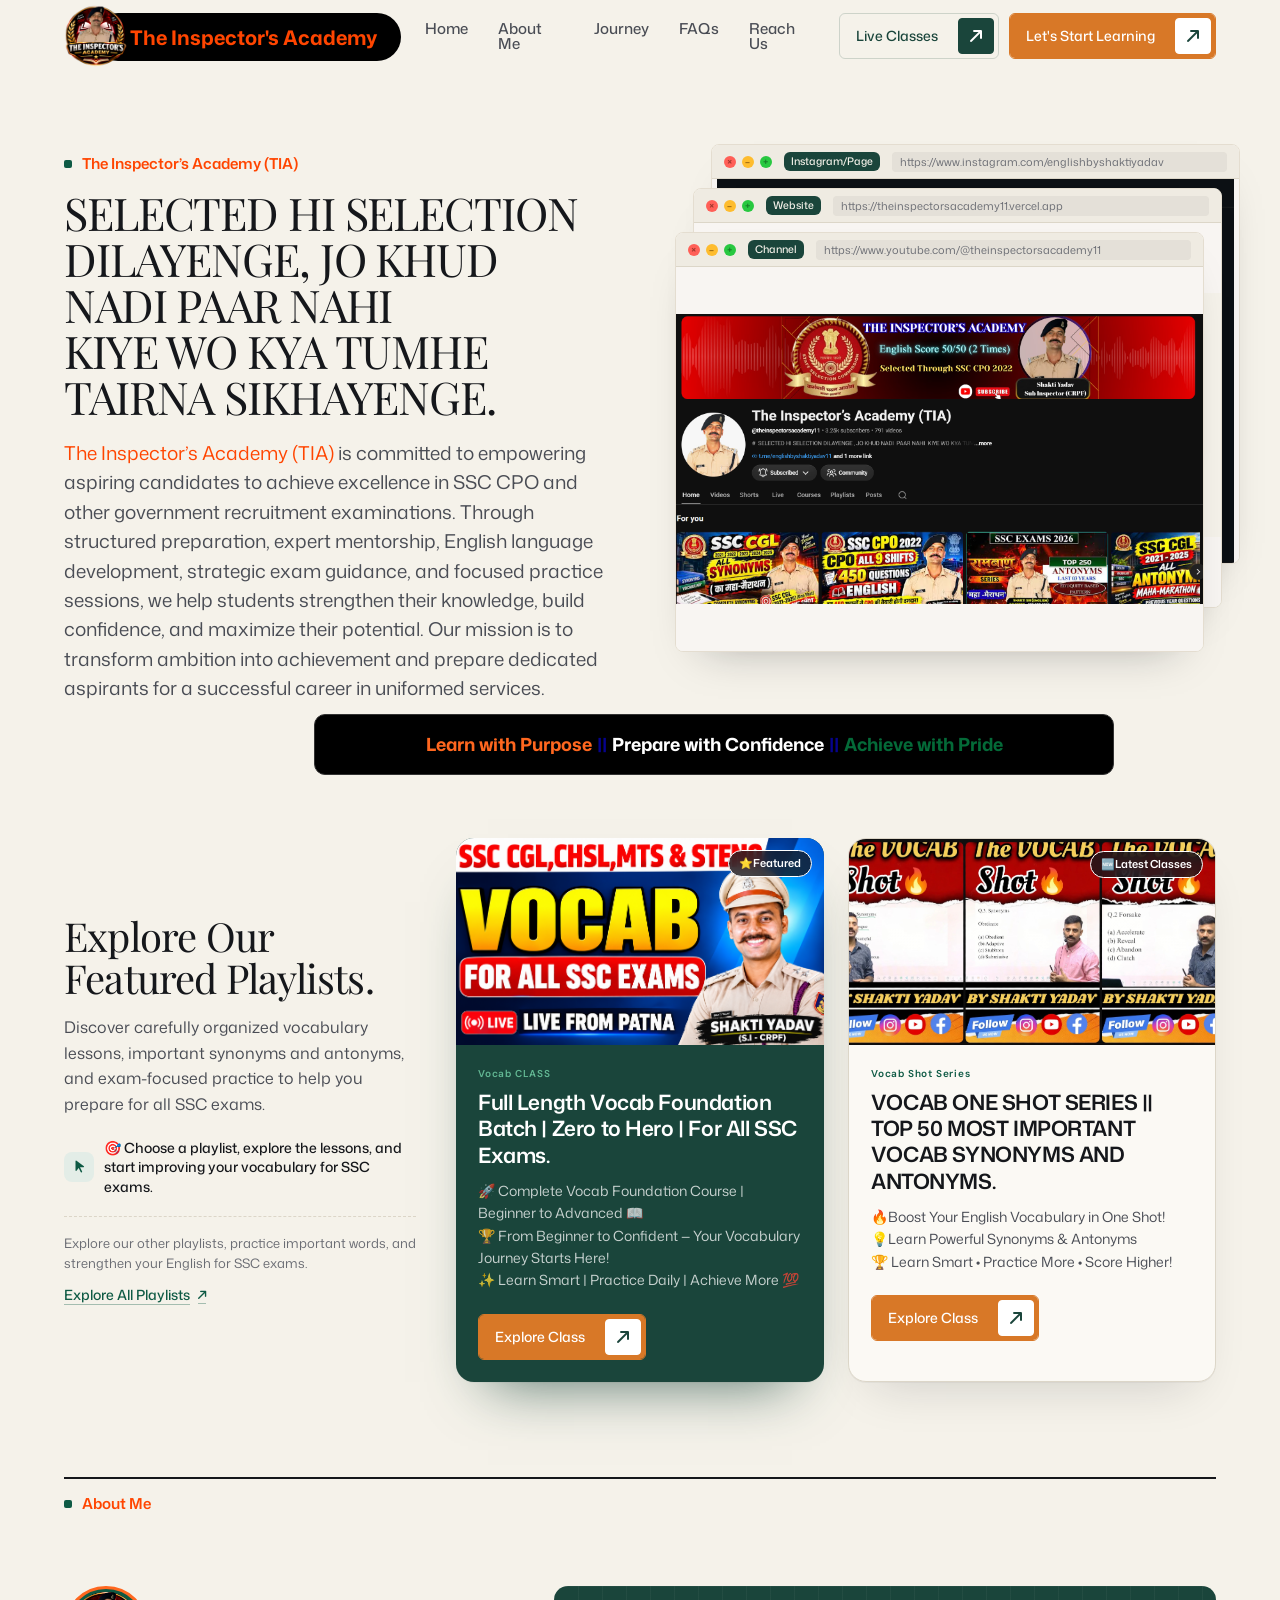
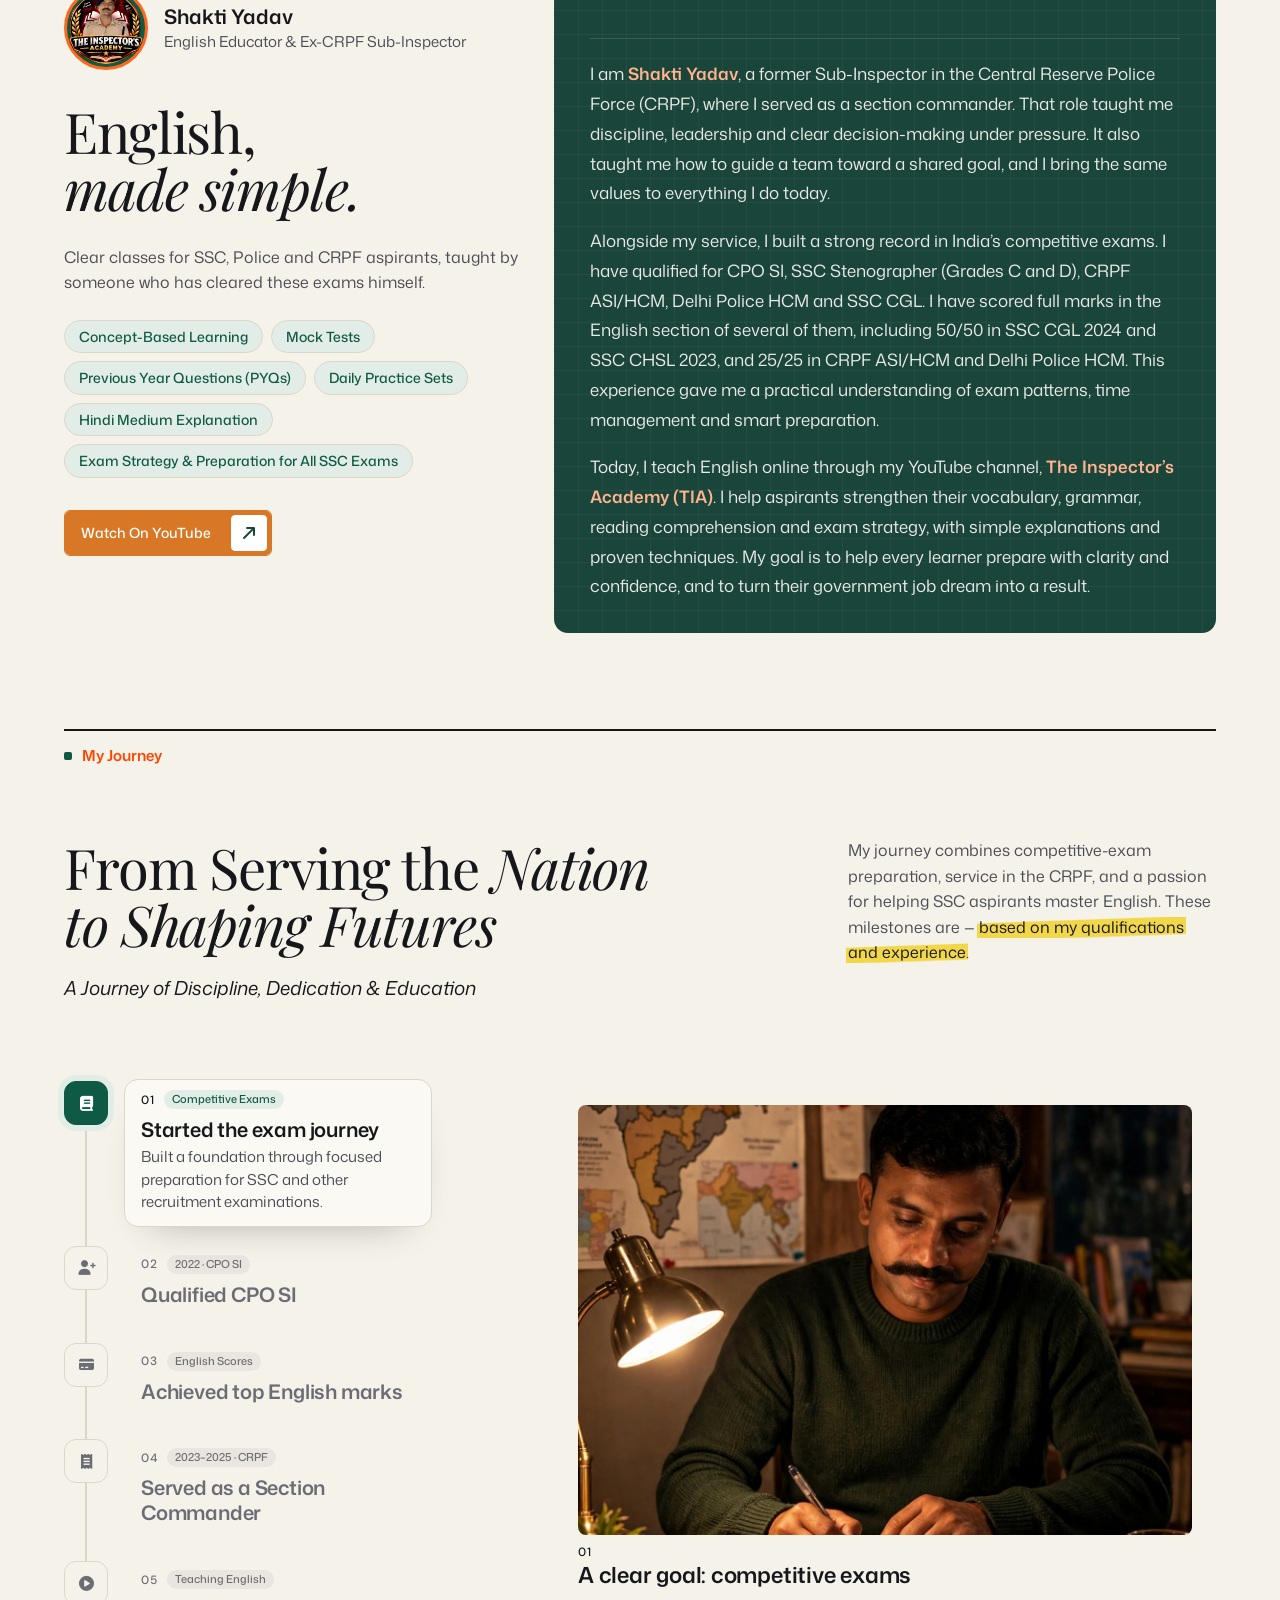
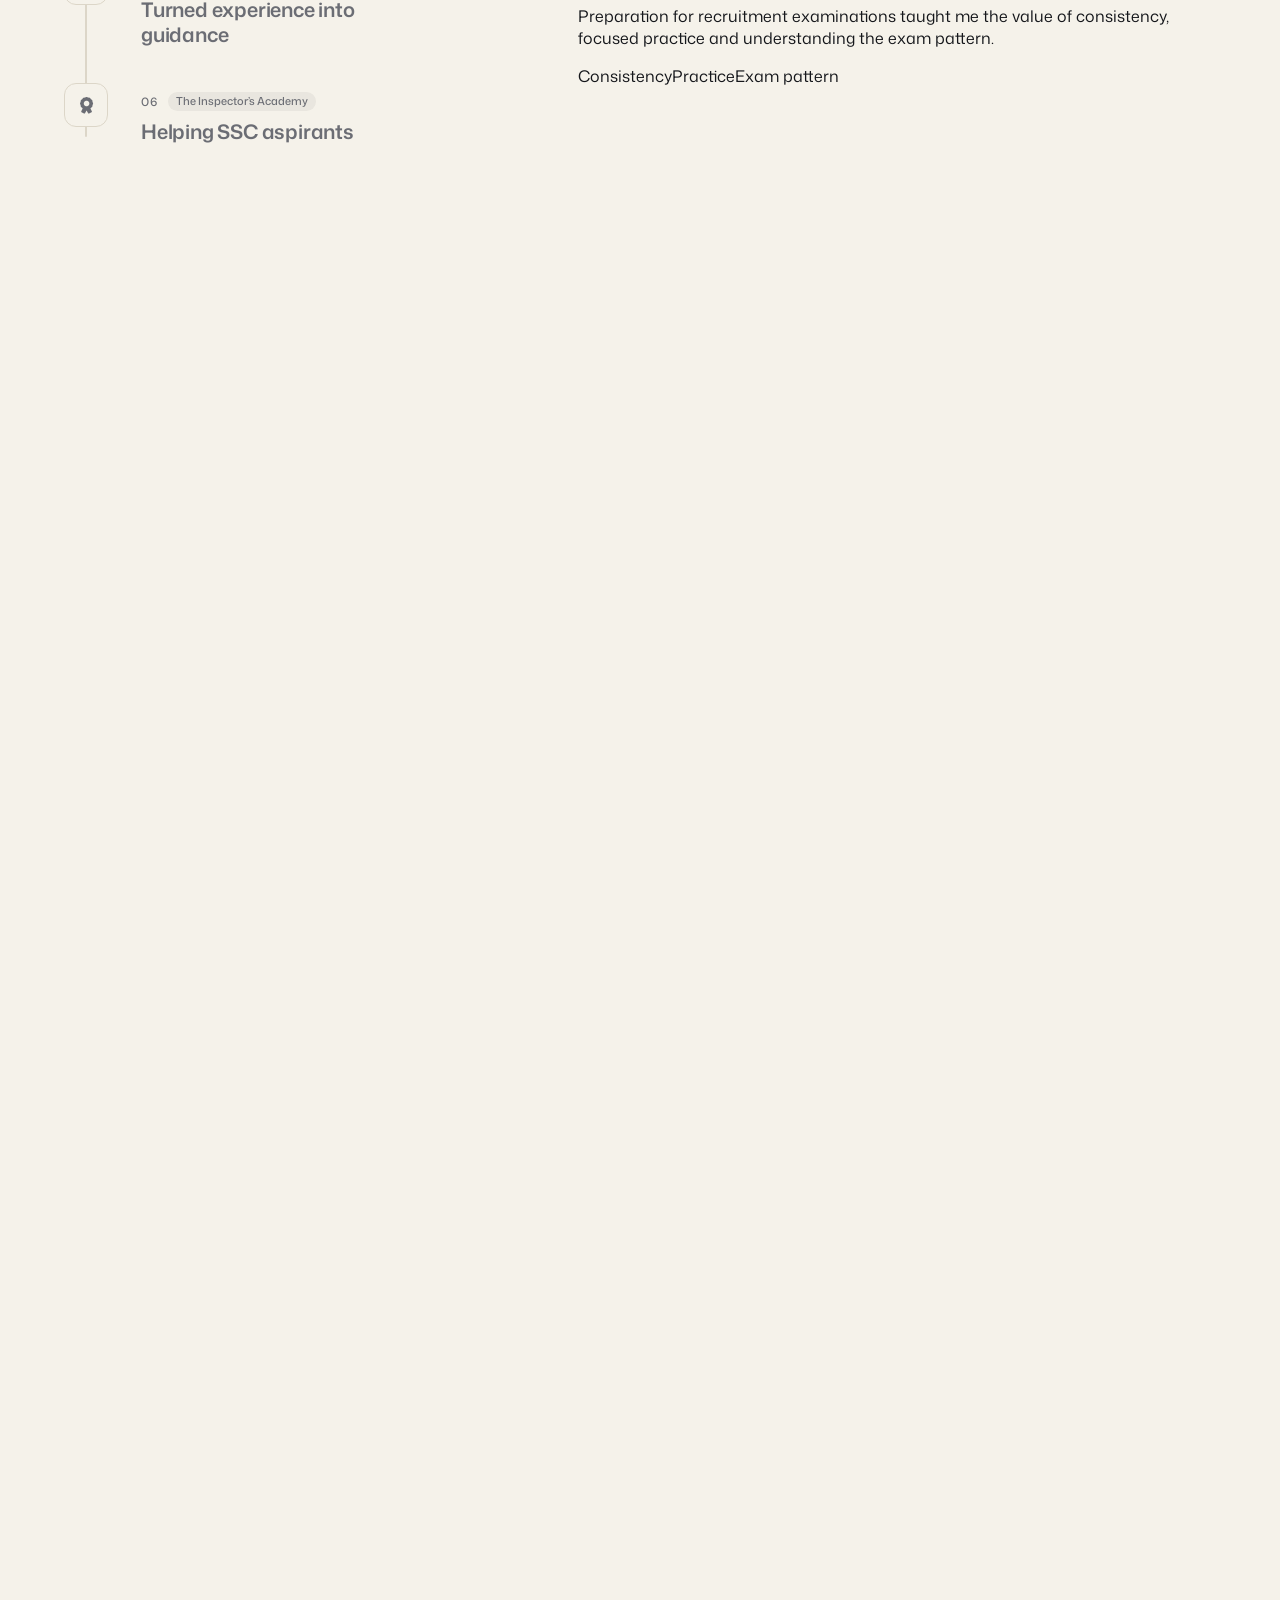
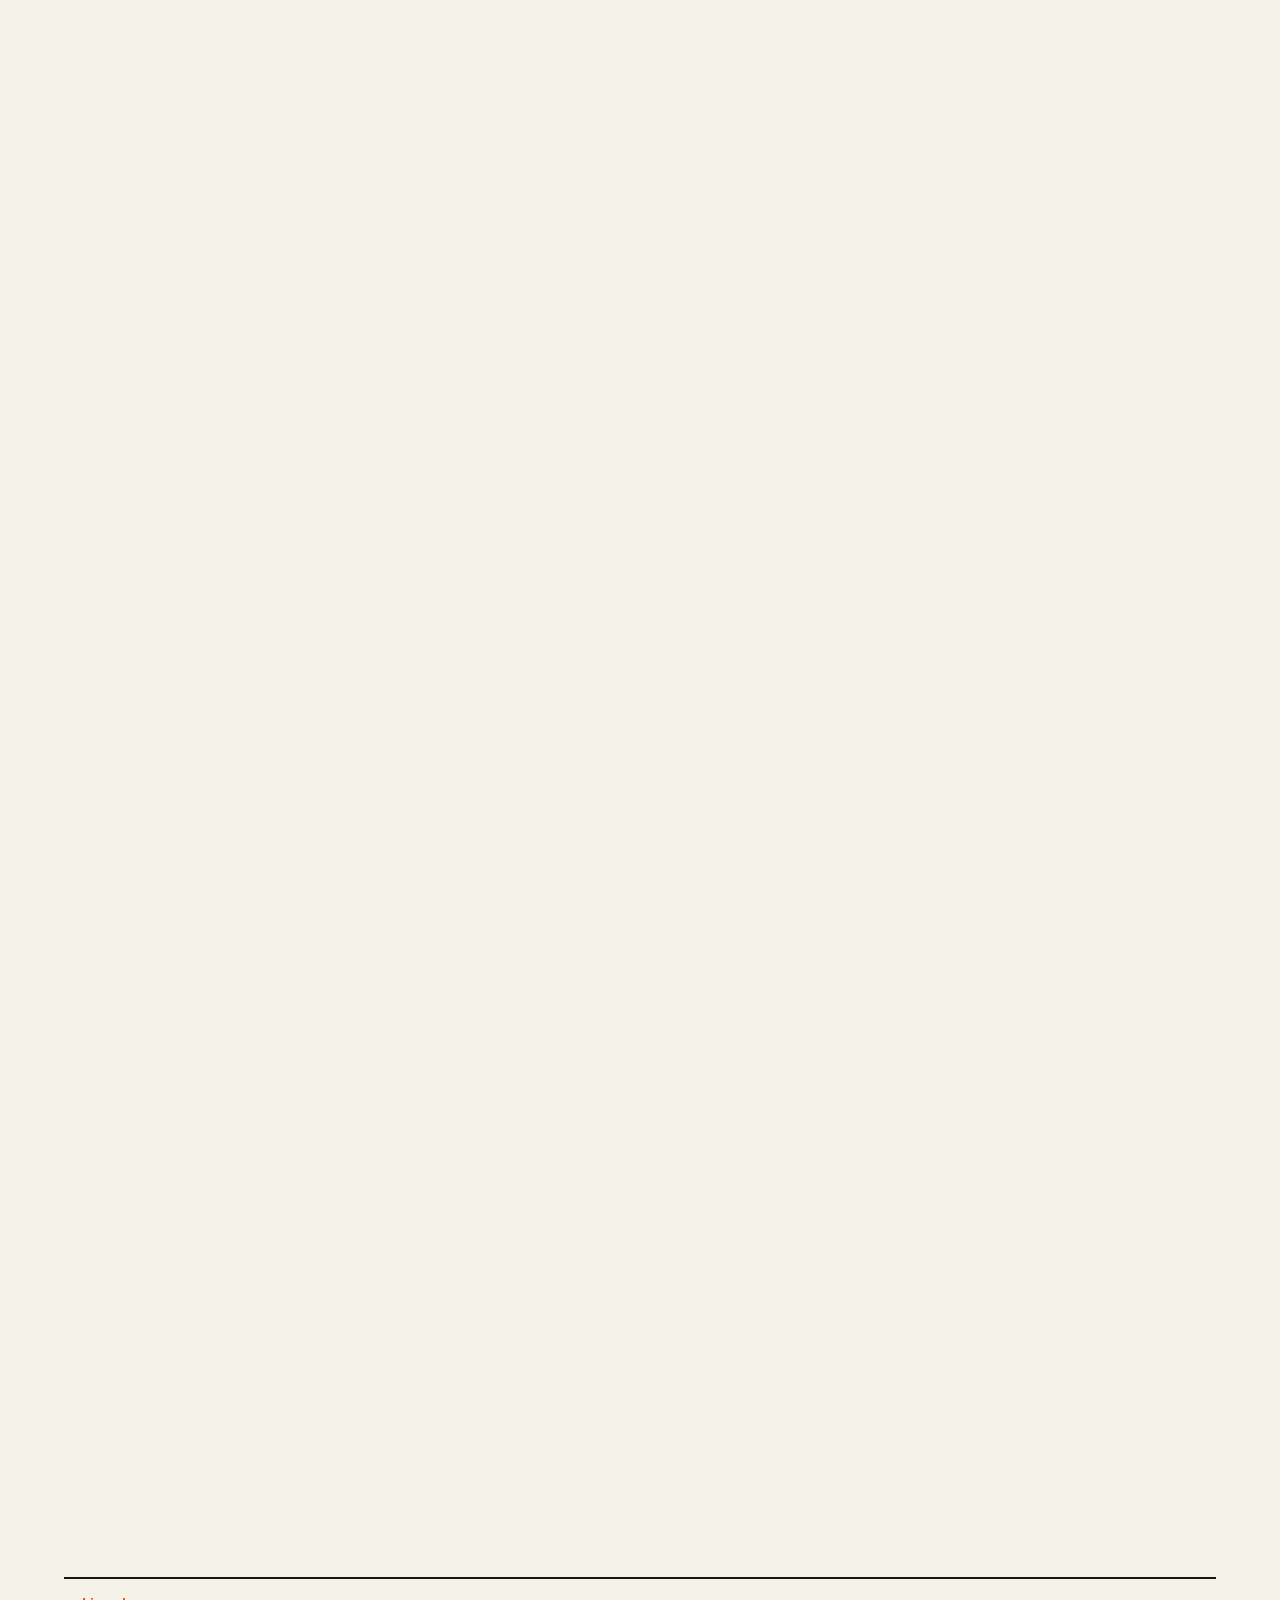
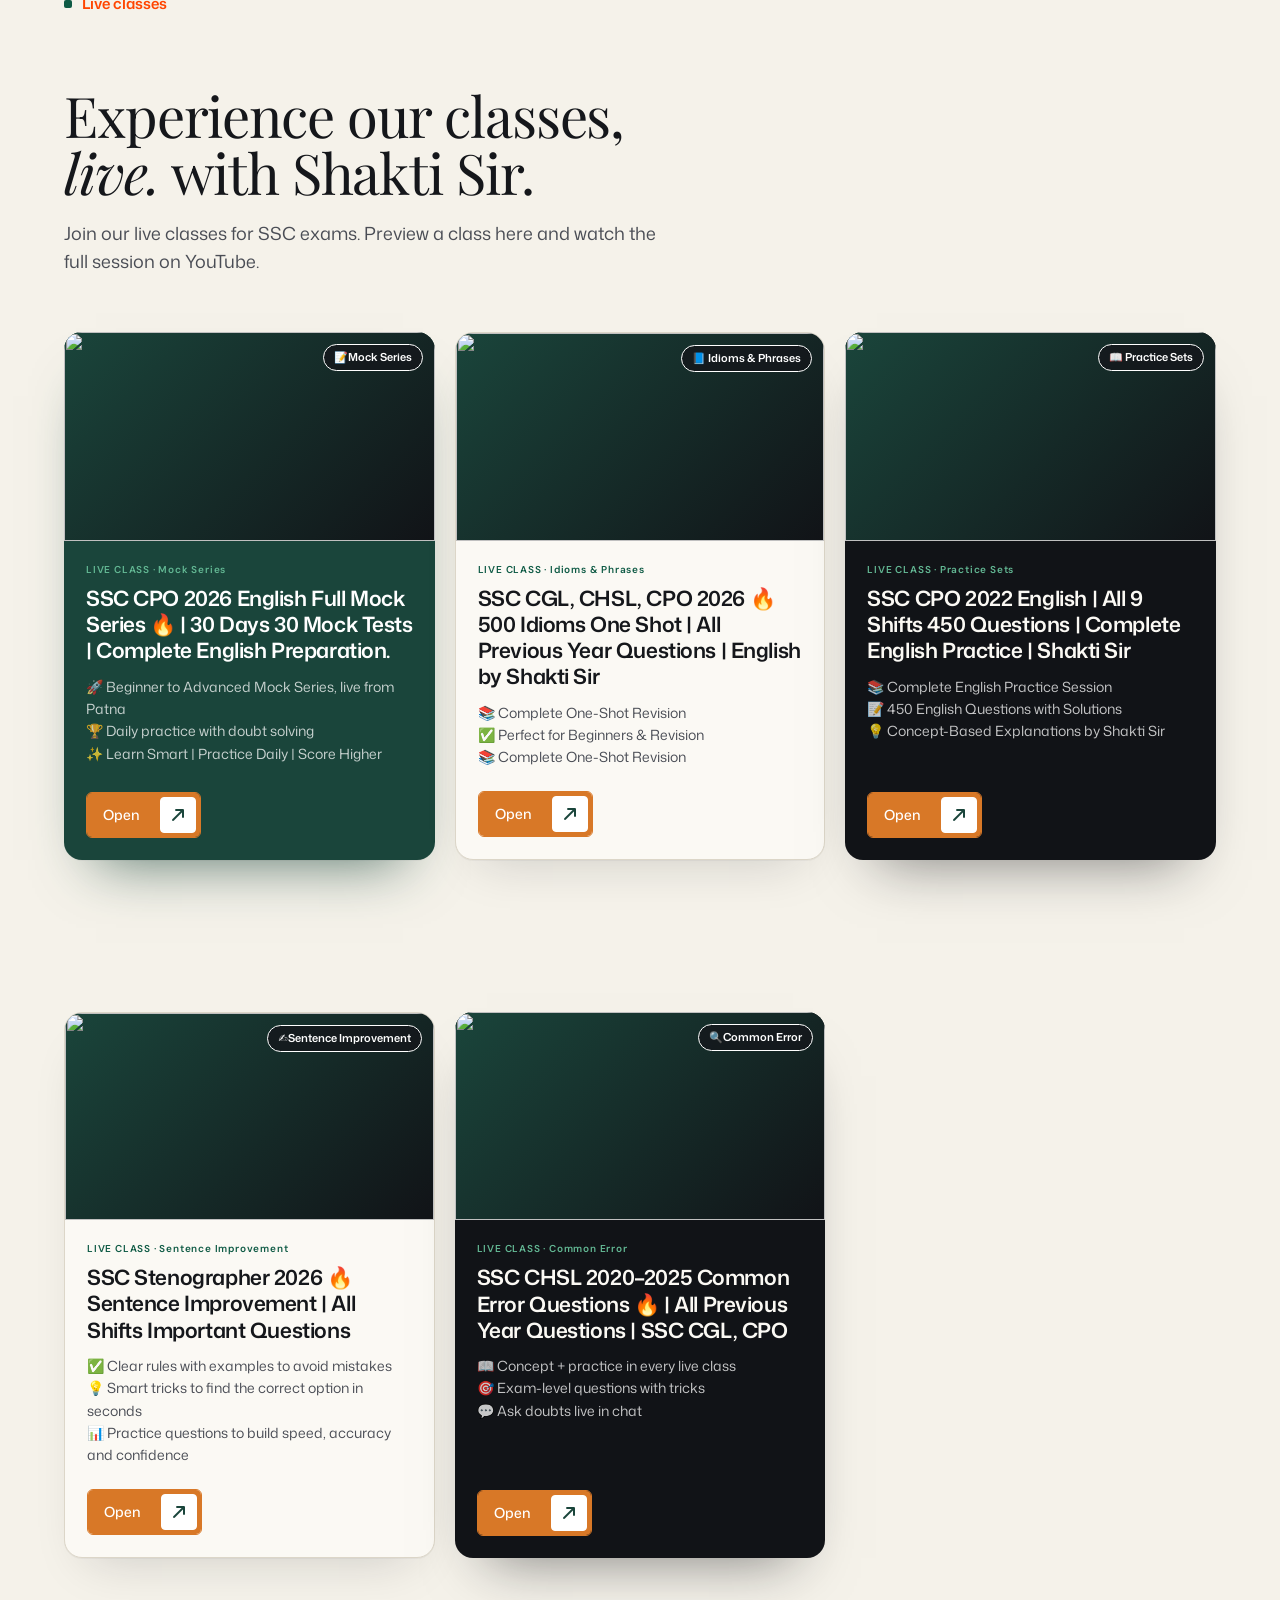
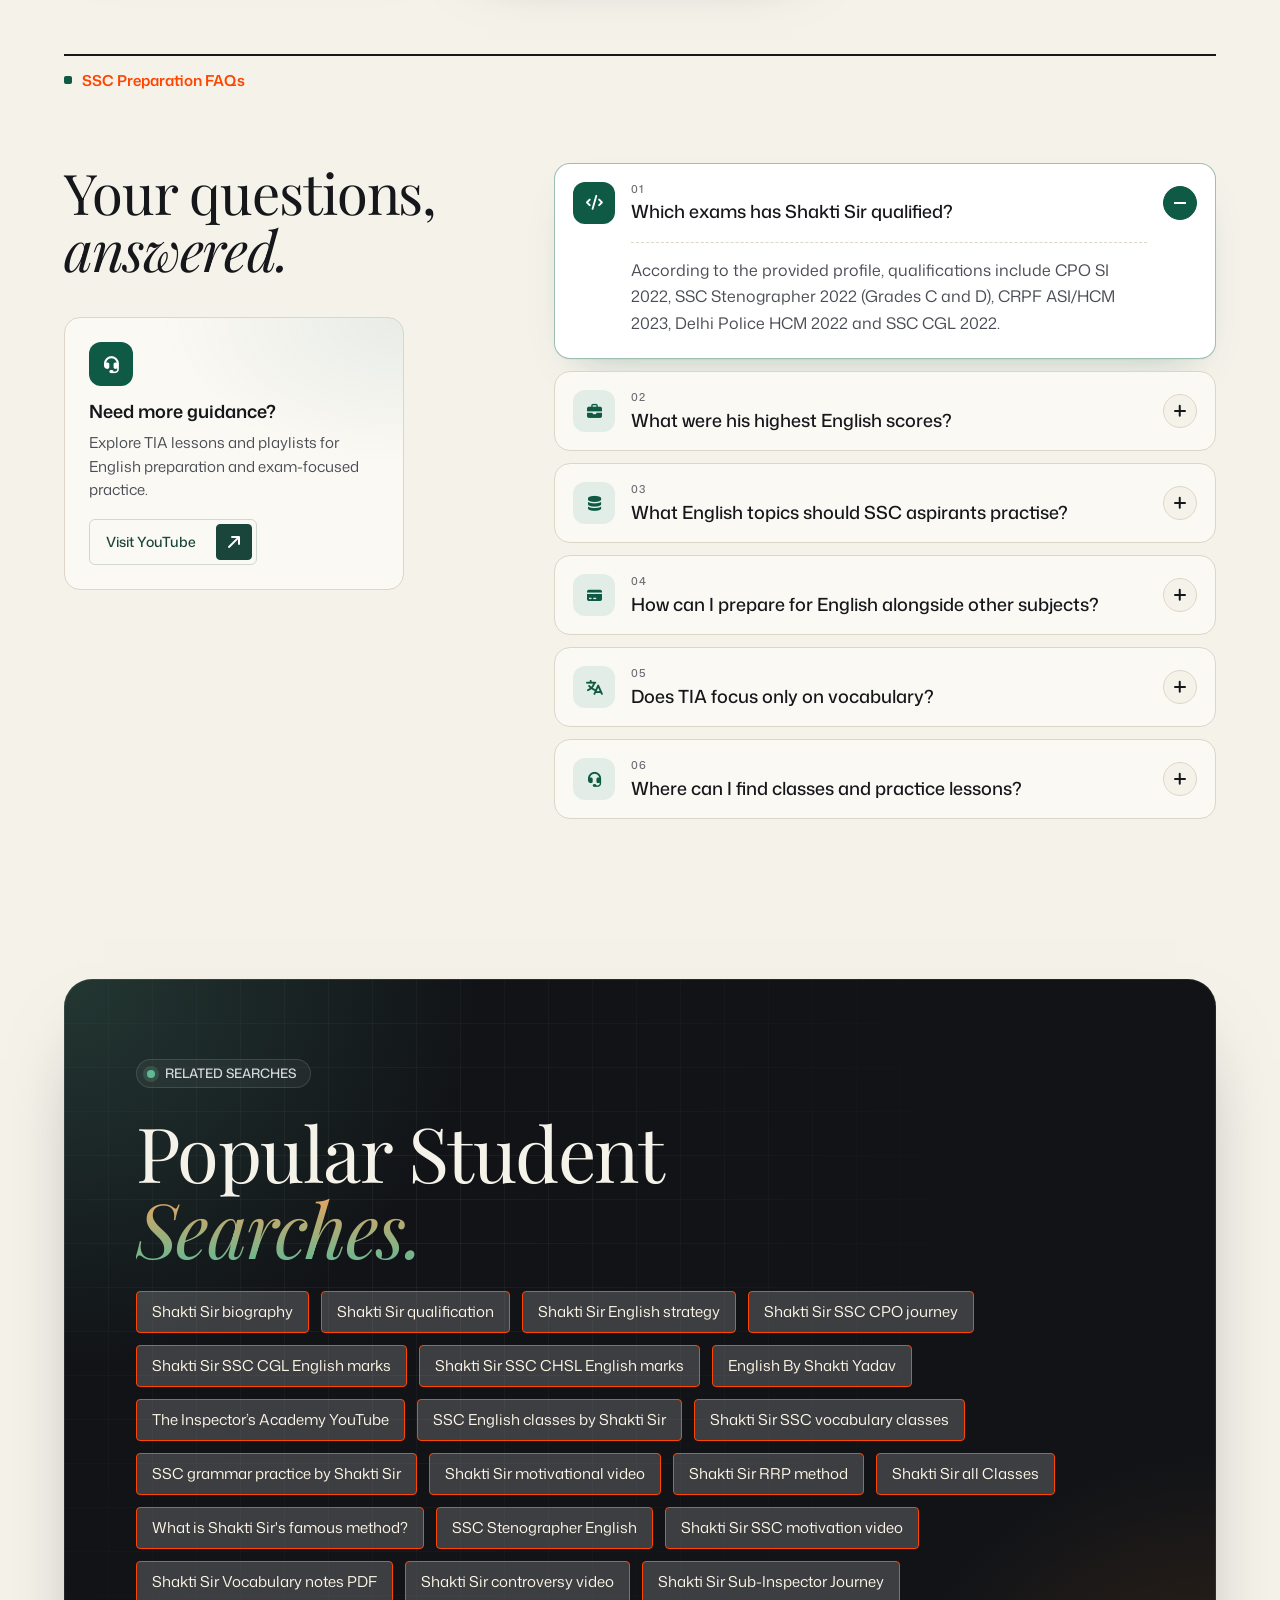
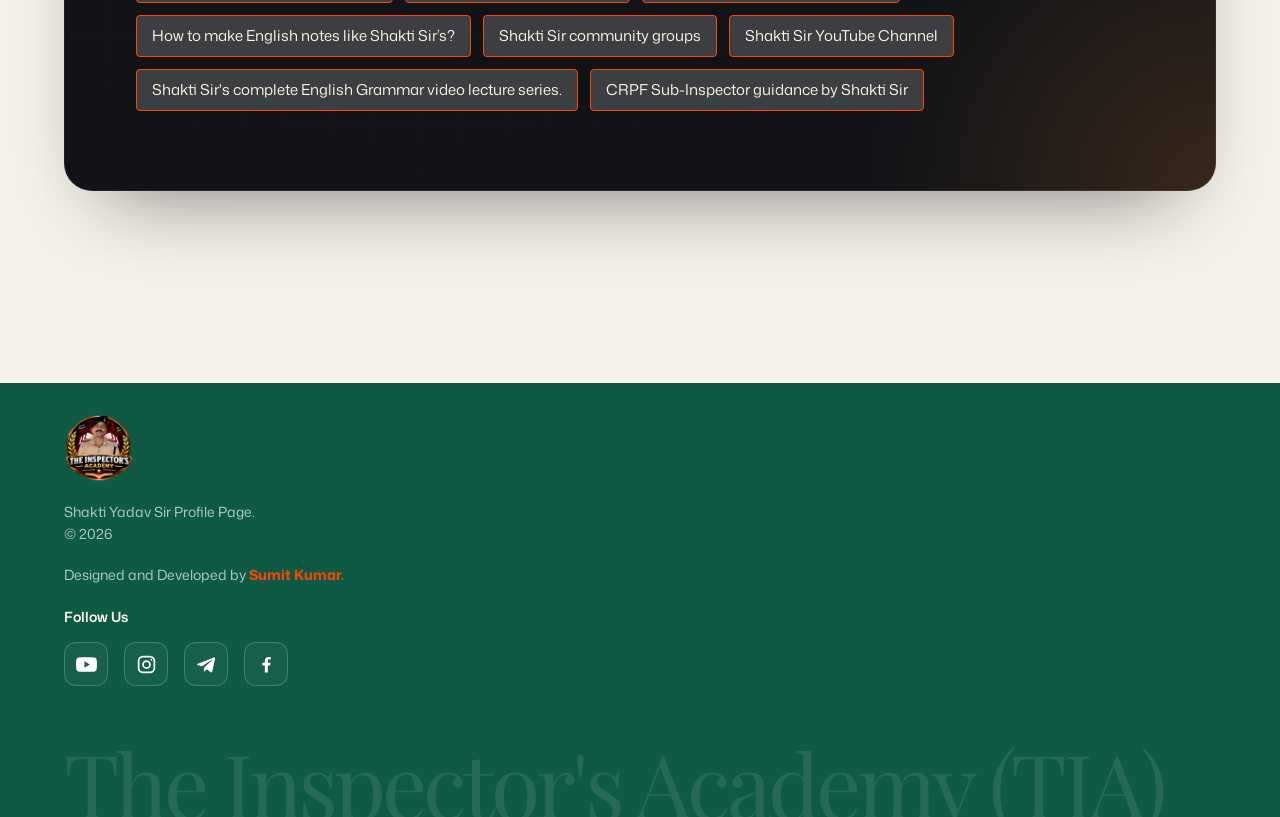
==== commit 0f085f91: "Initial commit" ====
--- a/index.html
+++ b/index.html
@@ -6,7 +6,7 @@
   <meta name="viewport" content="width=device-width, initial-scale=1" />
   <title>The Inspector's Academy (TIA) | Shakti Yadav</title>
   <meta name="description"
-    content="EduFlow is a complete LMS with student administration and a sales CRM — a REST API, an admin dashboard, and a public website. Full source, $39." />
+    content="Prepare for SSC CPO and other competitive exams with The Inspector’s Academy. Learn English grammar, vocabulary, idioms, and exam strategies through expert guidance and regular classes." />
   <link rel="icon" href="assets-new/images/logo/favicon.ico" type="image/x-icon" />
   <link rel="preconnect" href="https://fonts.googleapis.com" />
   <link rel="preconnect" href="https://fonts.gstatic.com" crossorigin />
@@ -448,7 +448,7 @@
     </section>
 
 
-        <section class="section container" data-rv="s08" data-nav="demos" id="liveclasses">
+    <section class="section container" data-rv="s08" data-nav="demos" id="liveclasses">
       <div class="section__rule"></div>
       <div class="section__kicker">Live classes</div>
       <div class="grid">
@@ -482,6 +482,52 @@
           </div>
         </article>
         <!-- Live class card 2: sirf data-video wala link, title, description aur image badlo -->
+        <article class="live-class-card live-class-card--paper" data-video="https://youtu.be/EVTk0DJYx-c?si=Cs-zga39vvlFmOEJ">
+          <a class="class-demo-card__thumbnail live-class-card__thumb" href="https://youtu.be/EVTk0DJYx-c?si=Cs-zga39vvlFmOEJ" target="_blank"
+            rel="noopener noreferrer" aria-label="Open: VOCAB ONE SHOT SERIES || TOP 50 MOST IMPORTANT VOCAB SYNONYMS AND ANTONYMS.">
+            <img src="" alt="" loading="lazy" />
+            <span class="class-demo-card__badge">📘 Idioms & Phrases</span>
+            <span class="live-class-card__progress" aria-hidden="true"></span>
+          </a>
+          <div class="class-demo-card__content">
+            <p class="class-demo-card__eyebrow">LIVE CLASS · Idioms & Phrases</p>
+            <h3 class="class-demo-card__title">SSC CGL, CHSL, CPO 2026 🔥 500 Idioms One Shot | All Previous Year Questions | English by Shakti Sir</h3>
+            <p class="class-demo-card__description">📚 Complete One-Shot Revision<br>✅ Perfect for Beginners & Revision<br>📚 Complete One-Shot Revision</p>
+            <a class="button button--buy button--compact class-demo-card__open" href="https://youtu.be/EVTk0DJYx-c?si=Cs-zga39vvlFmOEJ" target="_blank"
+              rel="noopener noreferrer">
+              <span class="button__label">Open</span>
+              <span class="button__icon" aria-hidden="true"><span class="button__glyph"></span></span>
+            </a>
+          </div>
+        </article>
+        <!-- Live class card 3: sirf data-video wala link, title, description aur image badlo -->
+        <article class="live-class-card live-class-card--dark" data-video="https://youtu.be/a2AhQjW_Kng?si=eQq7VrBR49pdiuWm">
+          <a class="class-demo-card__thumbnail live-class-card__thumb" href="https://youtu.be/a2AhQjW_Kng?si=eQq7VrBR49pdiuWm" target="_blank"
+            rel="noopener noreferrer" aria-label="Open: English Grammar Live Class | SSC CGL, CHSL, MTS &amp; Steno.">
+            <img alt="" loading="lazy" />
+            <span class="class-demo-card__badge">📖 Practice Sets</span>
+            <span class="live-class-card__progress" aria-hidden="true"></span>
+          </a>
+          <div class="class-demo-card__content">
+            <p class="class-demo-card__eyebrow">LIVE CLASS · Practice Sets</p>
+            <h3 class="class-demo-card__title">SSC CPO 2022 English | All 9 Shifts 450 Questions | Complete English Practice | Shakti Sir</h3>
+            <p class="class-demo-card__description">📚 Complete English Practice Session<br>📝 450 English Questions with Solutions<br>💡 Concept-Based Explanations by Shakti Sir</p>
+            <a class="button button--buy button--compact class-demo-card__open" href="https://youtu.be/a2AhQjW_Kng?si=eQq7VrBR49pdiuWm" target="_blank"
+              rel="noopener noreferrer">
+              <span class="button__label">Open</span>
+              <span class="button__icon" aria-hidden="true"><span class="button__glyph"></span></span>
+            </a>
+          </div>
+          
+        </article>
+      </div>
+    </section>
+
+
+    <section class="section container" data-rv="s08" data-nav="demos" id="liveclasses">
+      
+      <div class="live-demo reveal reveal--delay-1">
+        <!-- Live class card 1: sirf data-video wala link, title, description aur image badlo -->
         <article class="live-class-card live-class-card--paper" data-video="https://www.youtube.com/live/ayQOGClWrrg?si=u8fm4CjsQJ3I0BVT">
           <a class="class-demo-card__thumbnail live-class-card__thumb" href="https://www.youtube.com/live/ayQOGClWrrg?si=u8fm4CjsQJ3I0BVT" target="_blank"
             rel="noopener noreferrer" aria-label="Open: VOCAB ONE SHOT SERIES || TOP 50 MOST IMPORTANT VOCAB SYNONYMS AND ANTONYMS.">
@@ -500,6 +546,7 @@
             </a>
           </div>
         </article>
+        
         <!-- Live class card 3: sirf data-video wala link, title, description aur image badlo -->
         <article class="live-class-card live-class-card--dark" data-video="https://www.youtube.com/live/ppAVHppPnpk?si=uihX7e4dY5_-157V">
           <a class="class-demo-card__thumbnail live-class-card__thumb" href="https://www.youtube.com/live/ppAVHppPnpk?si=uihX7e4dY5_-157V" target="_blank"
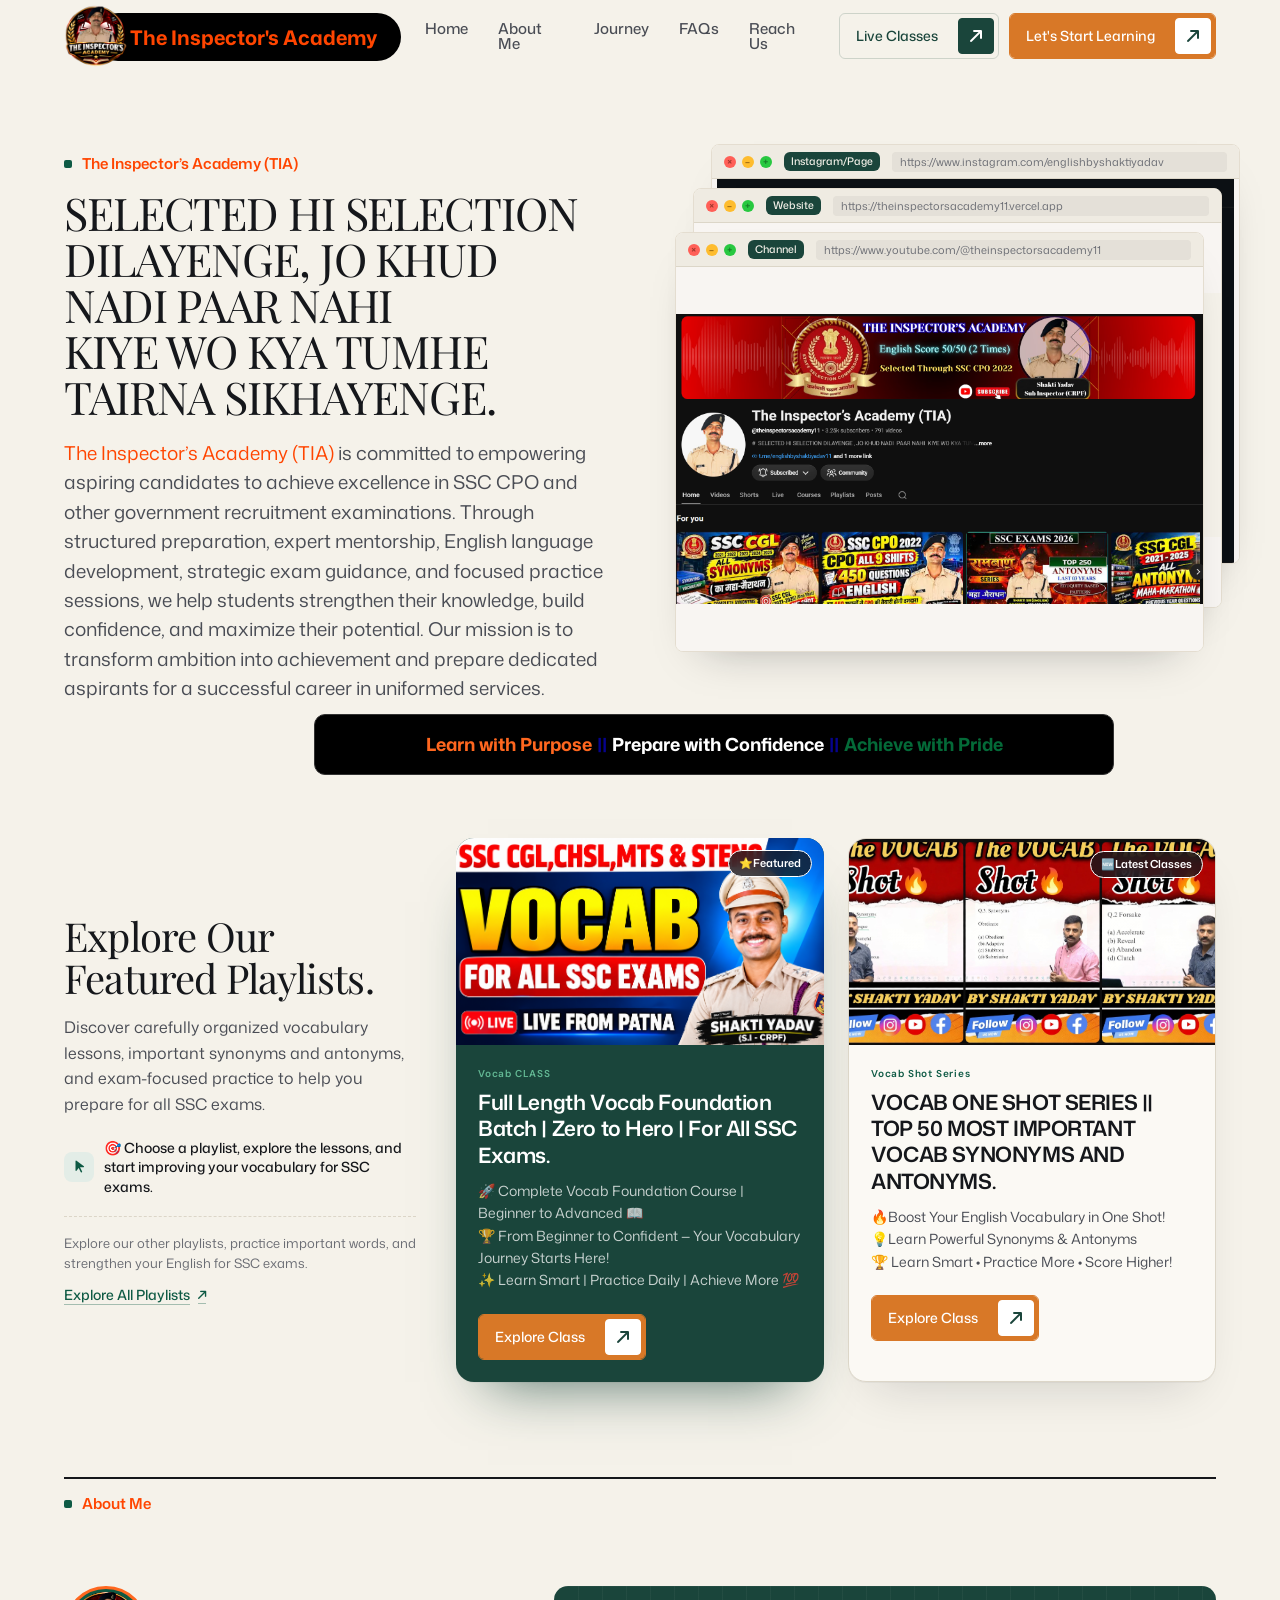
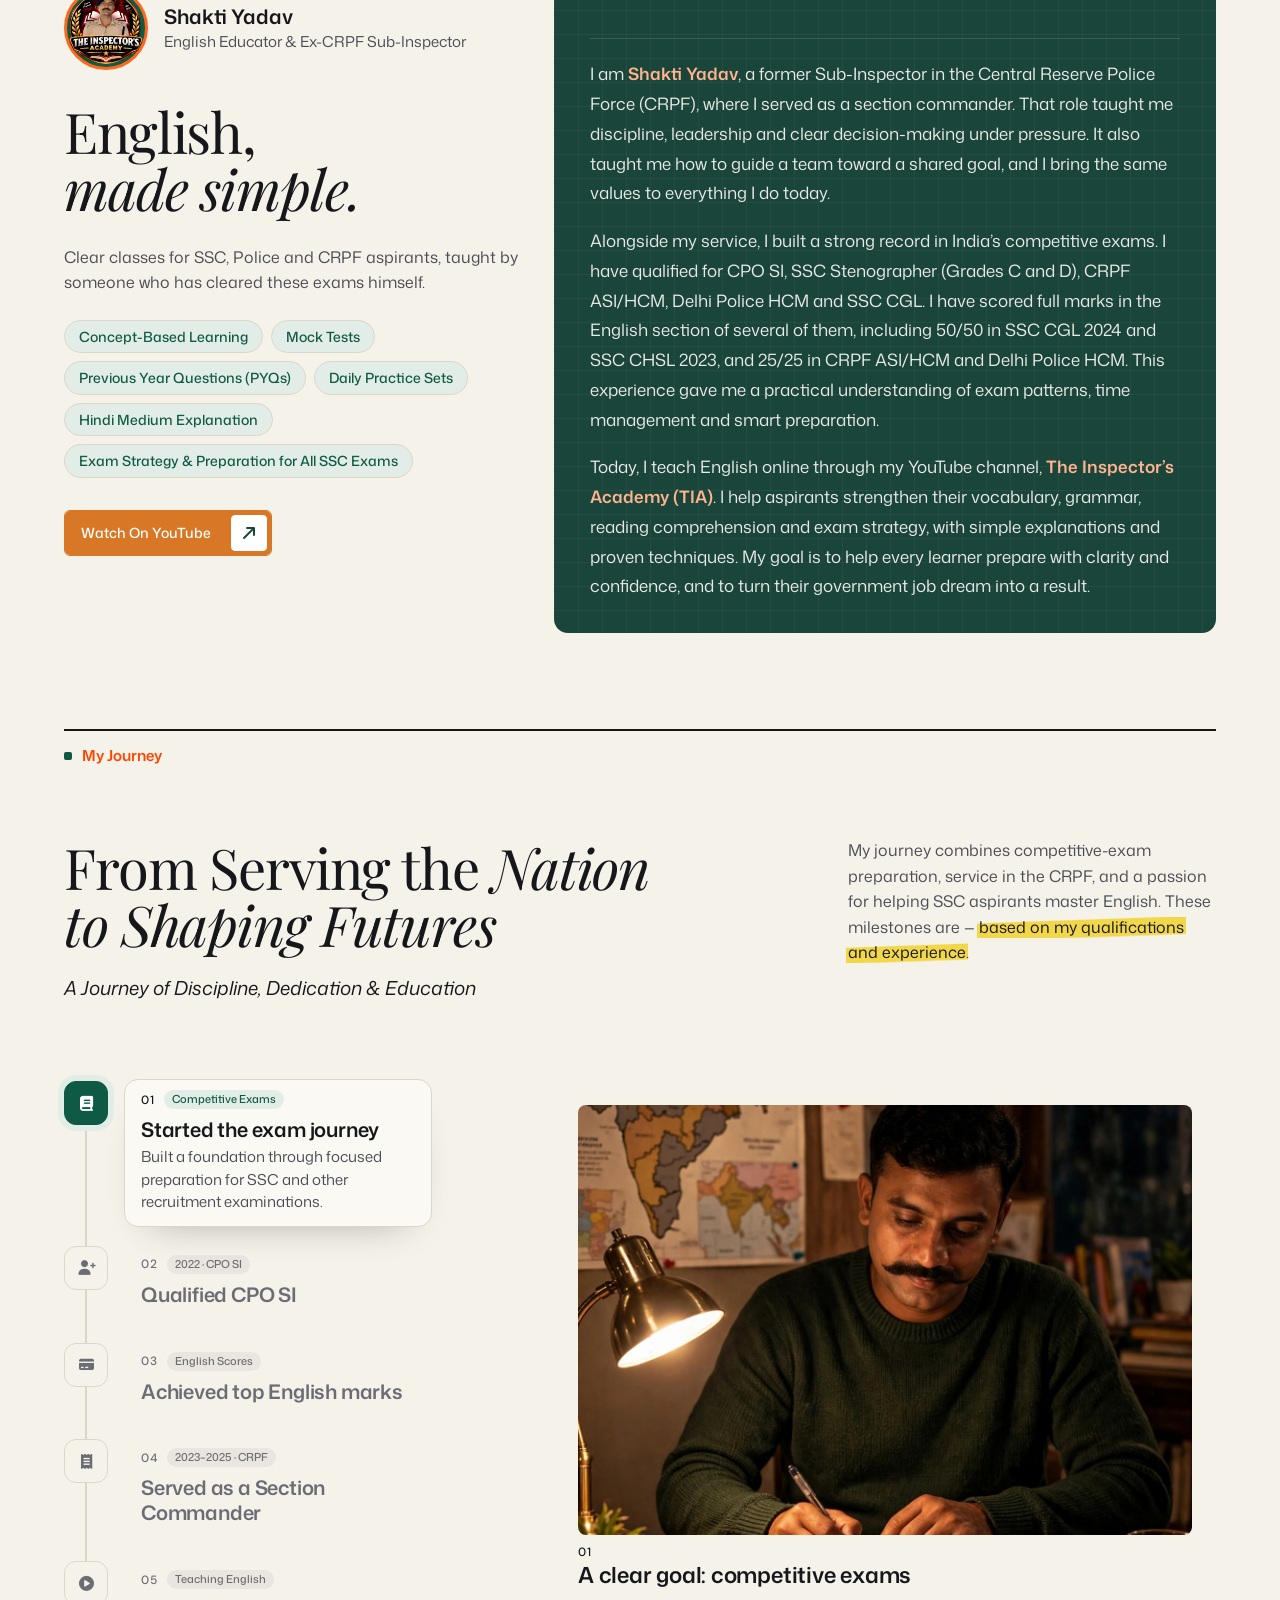
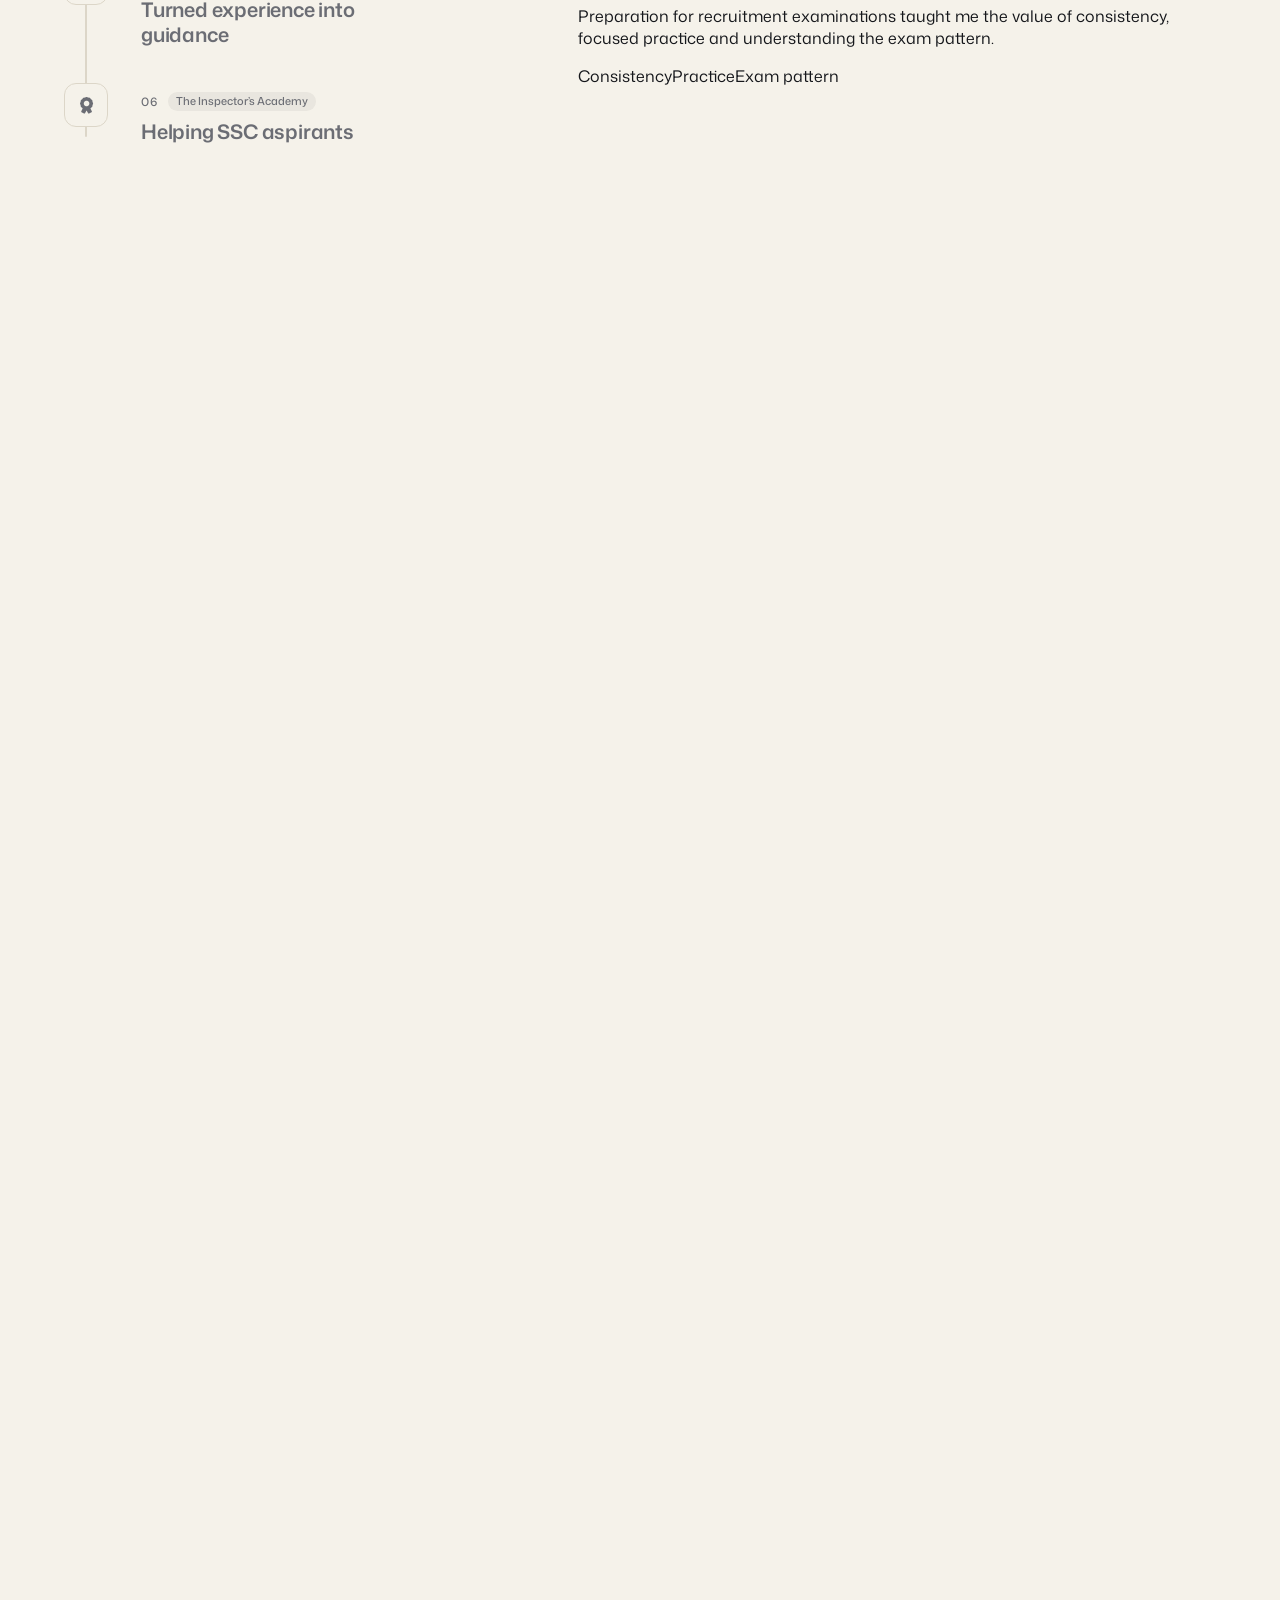
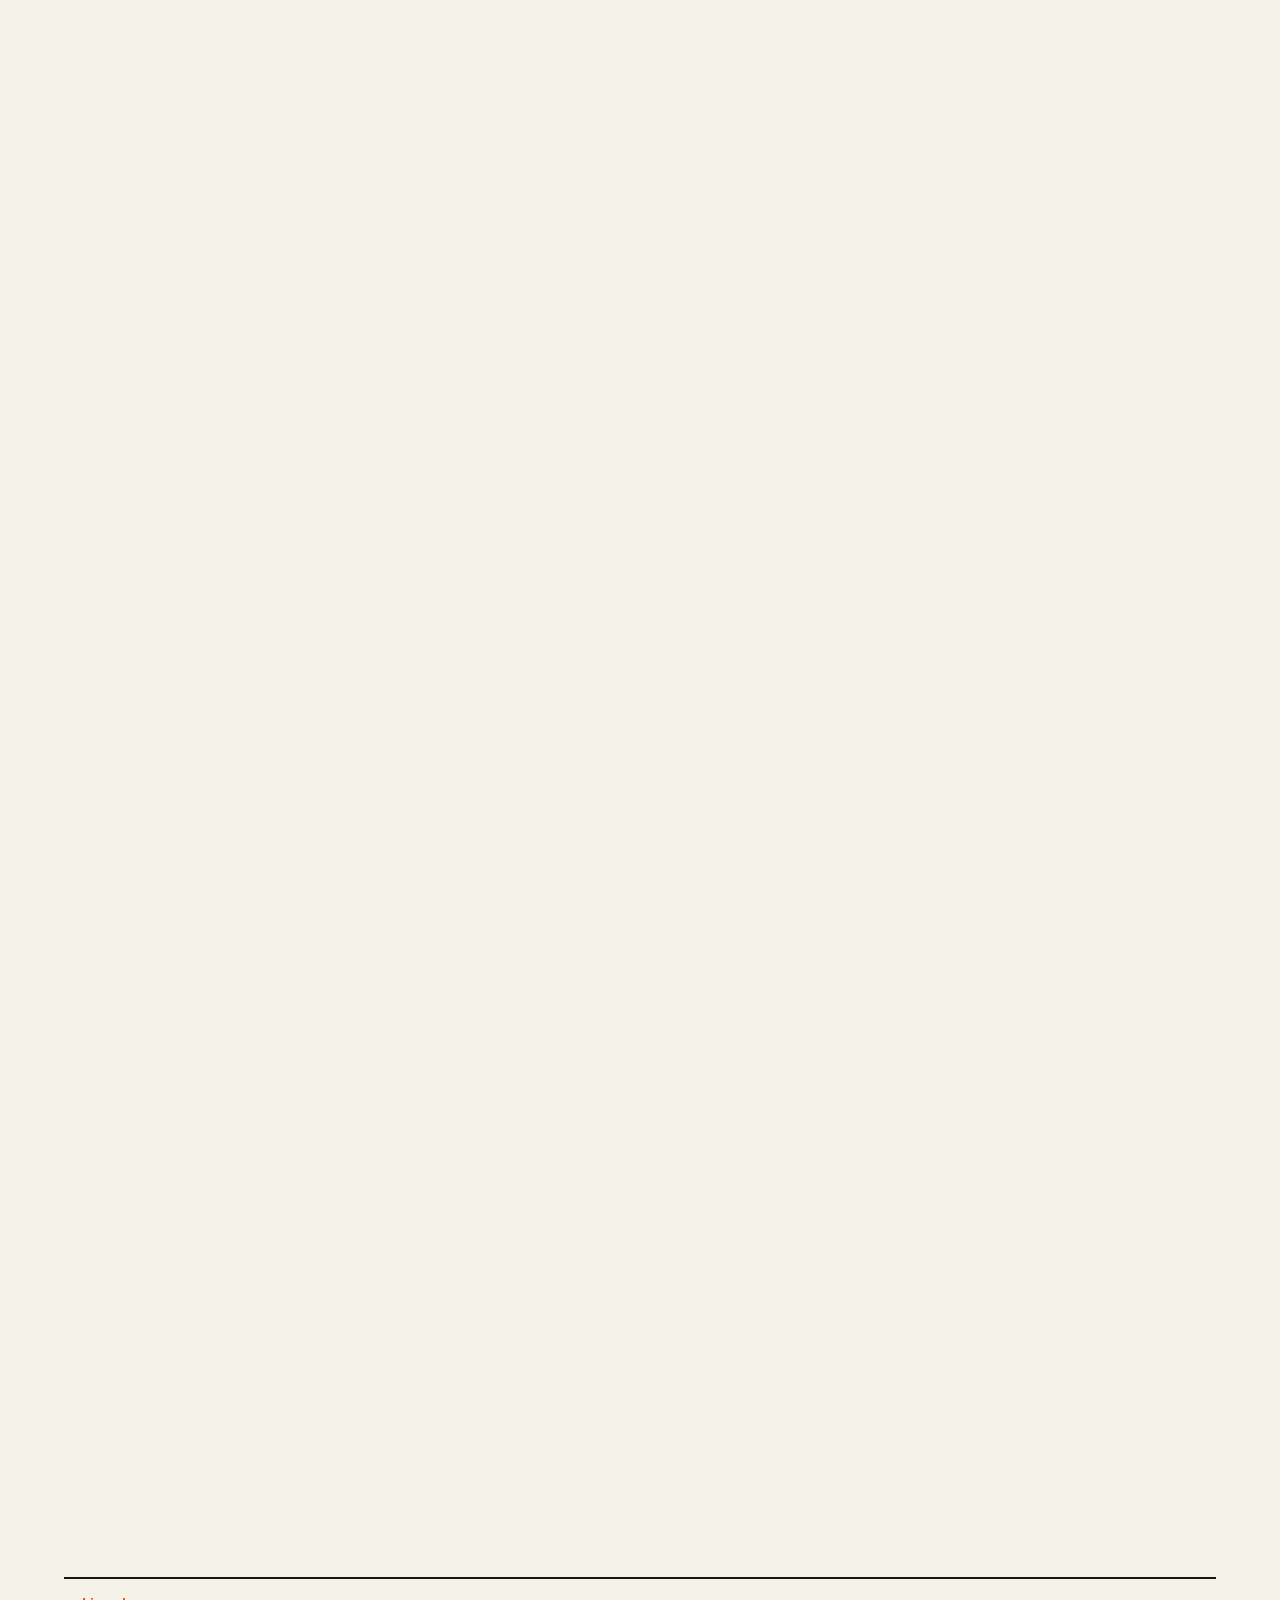
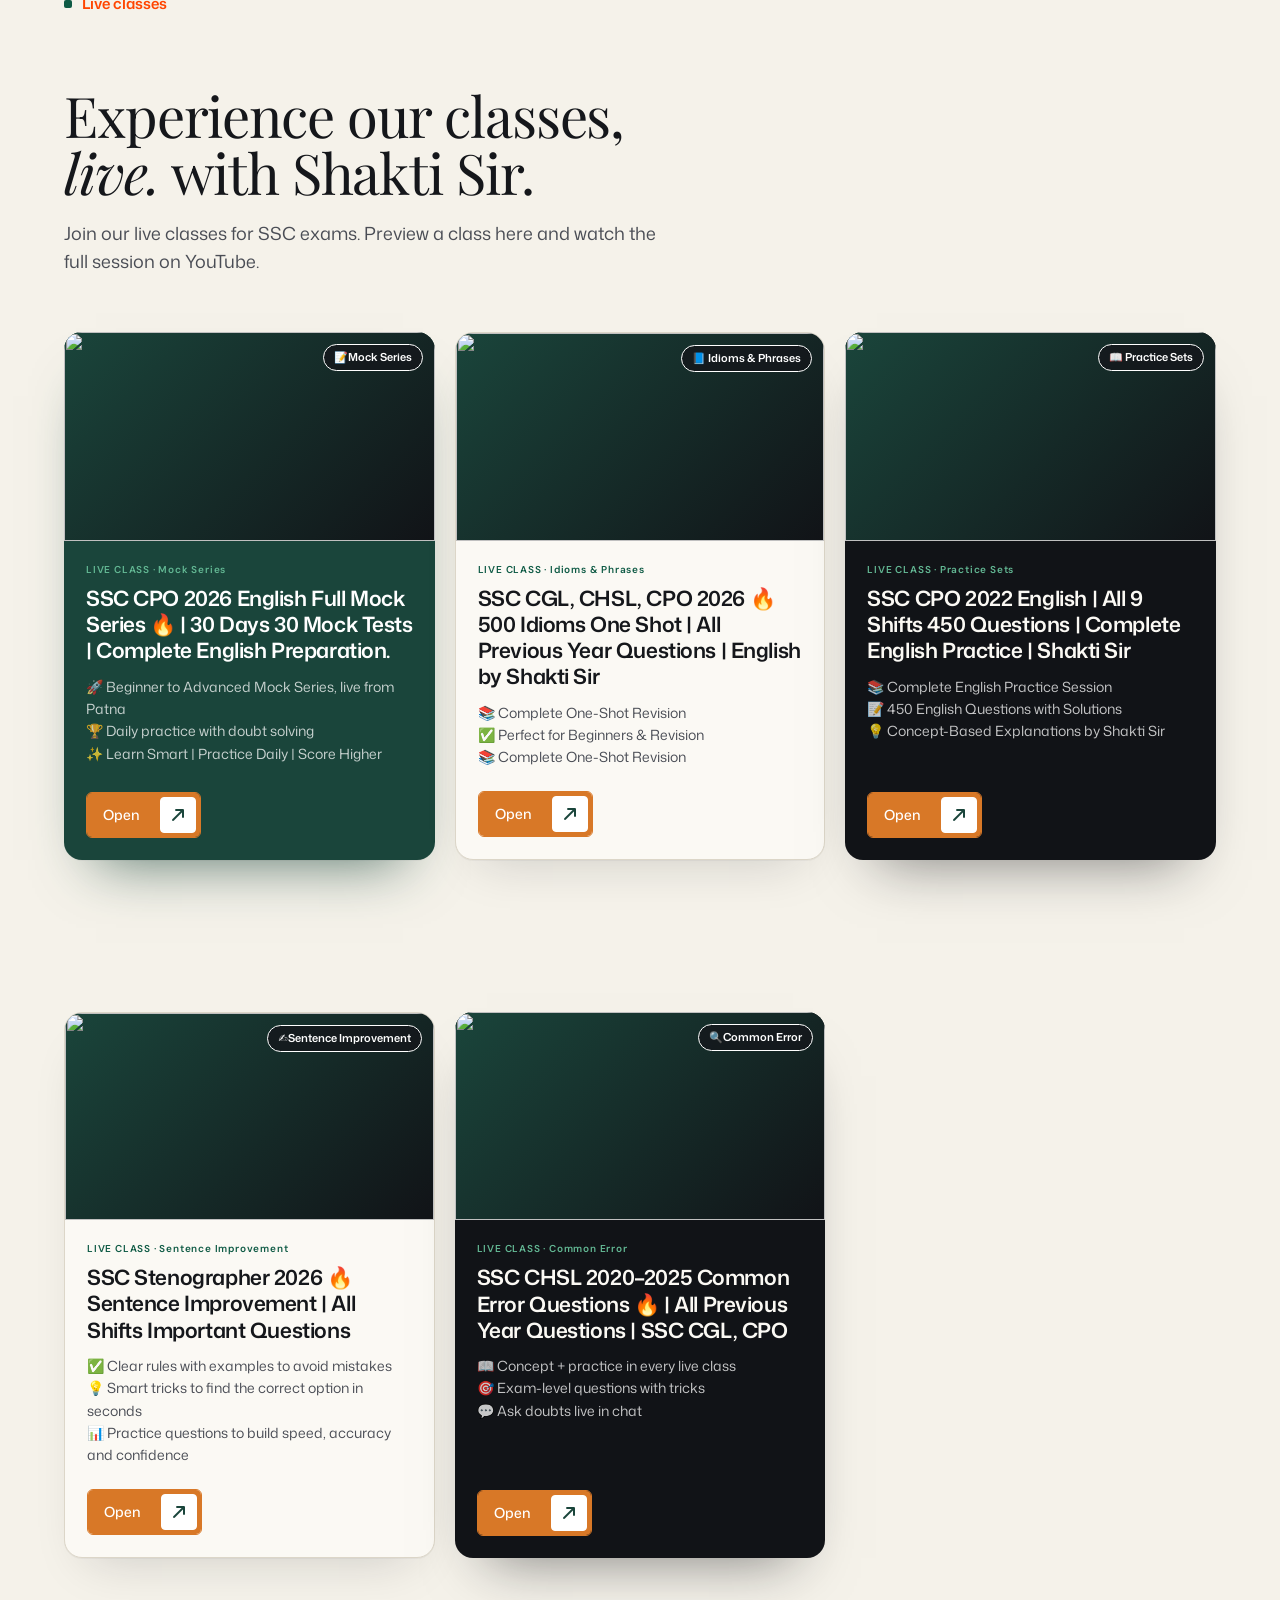
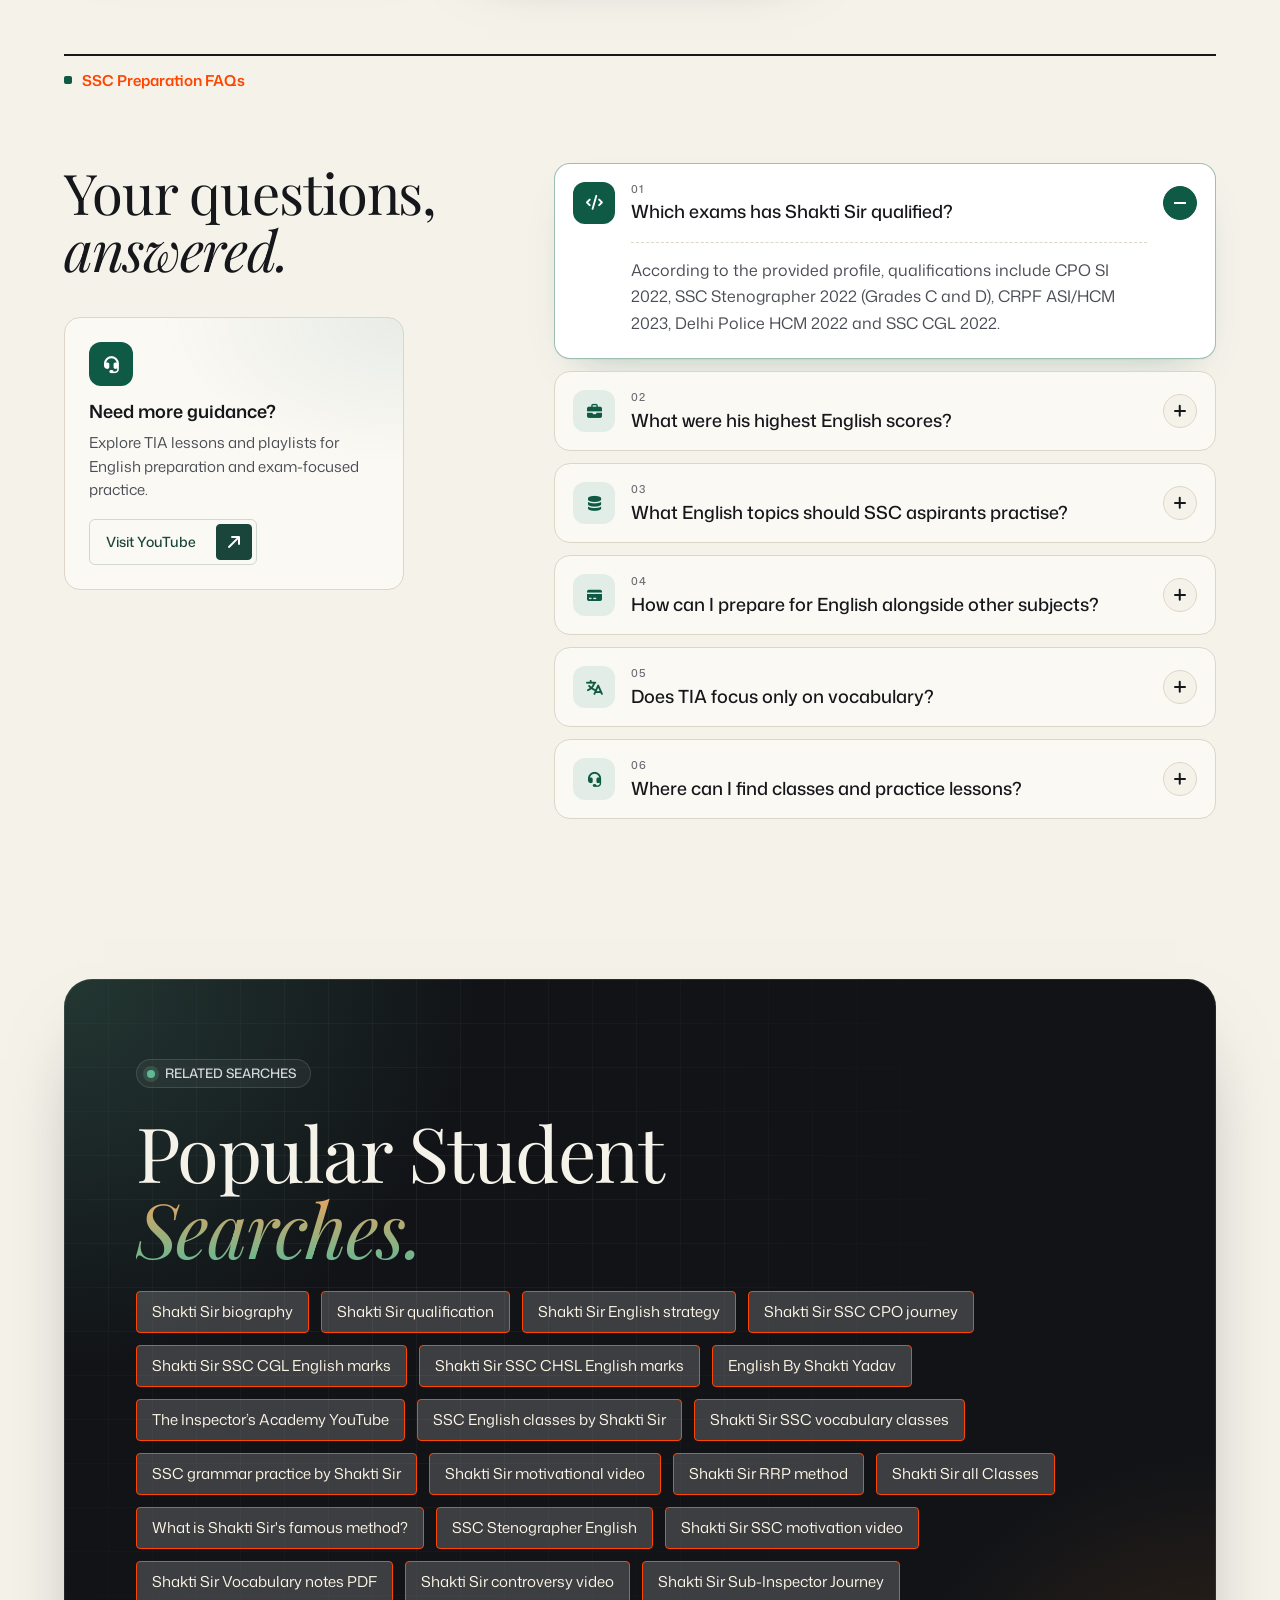
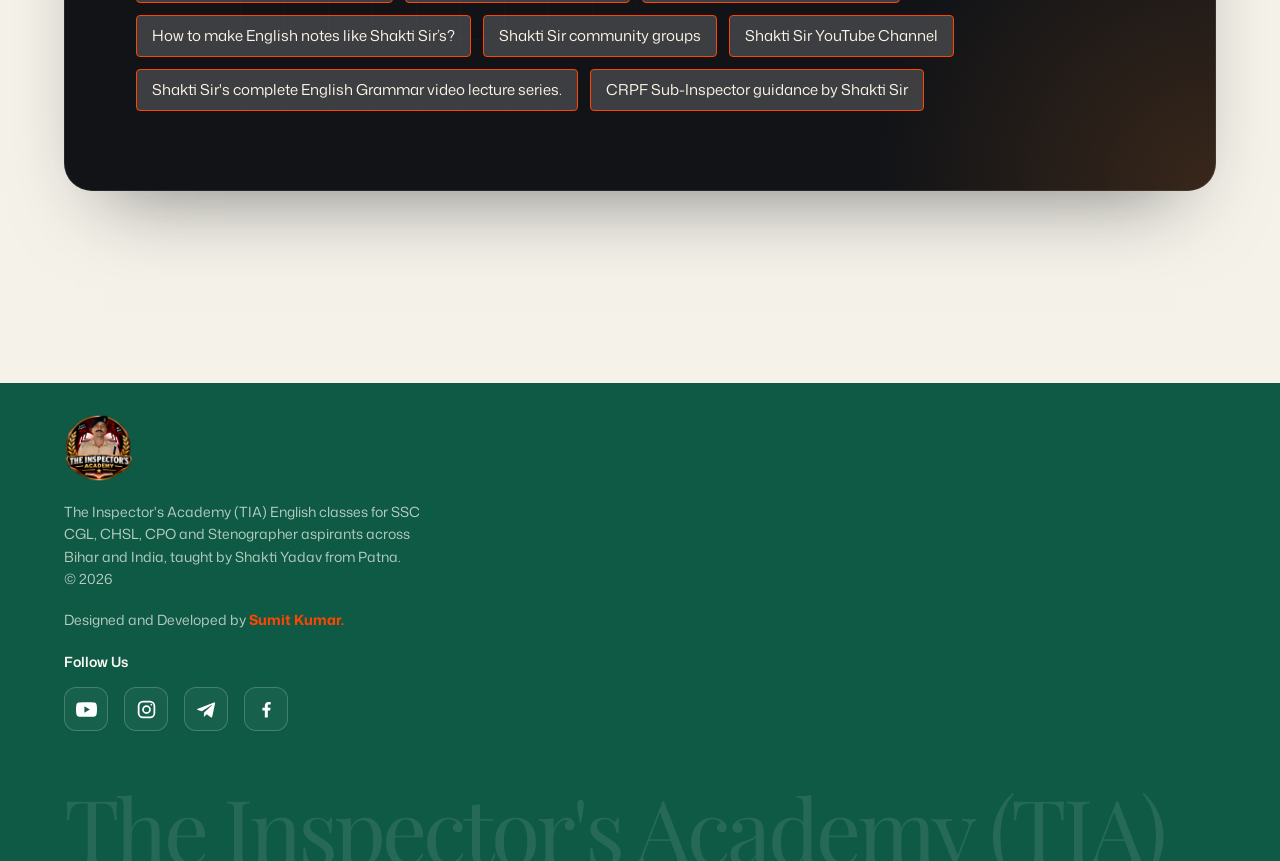
==== commit acc46bb8: "Enhance SEO and update footer content in index.html Updated the title and meta description for bette" ====
--- a/index.html
+++ b/index.html
@@ -1,12 +1,117 @@
 <!doctype html>
-<html lang="en">
+<html lang="en-IN">
 
 <head>
   <meta charset="utf-8" />
   <meta name="viewport" content="width=device-width, initial-scale=1" />
-  <title>The Inspector's Academy (TIA) | Shakti Yadav</title>
-  <meta name="description"
-    content="Prepare for SSC CPO and other competitive exams with The Inspector’s Academy. Learn English grammar, vocabulary, idioms, and exam strategies through expert guidance and regular classes." />
+  <title>The Inspector's Academy (TIA) | SSC English Classes – Shakti Yadav Sir</title>
+  <meta name="description" content="The Inspector's Academy (TIA): online English classes for SSC CGL, CHSL, CPO and Steno by Shakti Yadav, ex-CRPF Sub-Inspector, Patna, Bihar. Hindi medium." />
+  <meta name="keywords" content="The Inspector's Academy, The Inspectors Academy, TIA, Inspector's Academy Patna, Shakti Yadav, Shakti Sir English, SSC English online classes, SSC CGL English, SSC CHSL English, SSC CPO English, SSC Stenographer English, English teacher in Patna, online English classes Bihar, online English classes India, SSC English mock test, sentence improvement, common error, vocabulary, English grammar for SSC, Hindi medium English class" />
+  <meta name="author" content="Shakti Yadav" />
+  <meta name="robots" content="index, follow, max-image-preview:large, max-snippet:-1, max-video-preview:-1" />
+  <link rel="canonical" href="https://inspectoracademy.vercel.app/" />
+  <meta name="theme-color" content="#1a453b" />
+
+  <!-- Location signals -->
+  <meta name="language" content="English" />
+  <meta name="geo.region" content="IN-BR" />
+  <meta name="geo.placename" content="Patna, Bihar, India" />
+
+  <!-- Open Graph (WhatsApp, Facebook, Telegram share preview) -->
+  <meta property="og:type" content="website" />
+  <meta property="og:site_name" content="The Inspector's Academy (TIA)" />
+  <meta property="og:locale" content="en_IN" />
+  <meta property="og:title" content="The Inspector's Academy (TIA) | SSC English Classes – Shakti Yadav Sir" />
+  <meta property="og:description" content="The Inspector's Academy (TIA): online English classes for SSC CGL, CHSL, CPO and Steno by Shakti Yadav, ex-CRPF Sub-Inspector, Patna, Bihar. Hindi medium." />
+  <meta property="og:url" content="https://inspectoracademy.vercel.app/" />
+  <meta property="og:image" content="https://inspectoracademy.vercel.app/assets-new/images/logo/Logo.png" />
+  <meta property="og:image:alt" content="The Inspector's Academy (TIA) - Shakti Yadav" />
+
+  <!-- Twitter / X card -->
+  <meta name="twitter:card" content="summary_large_image" />
+  <meta name="twitter:title" content="The Inspector's Academy (TIA) | SSC English Classes – Shakti Yadav Sir" />
+  <meta name="twitter:description" content="The Inspector's Academy (TIA): online English classes for SSC CGL, CHSL, CPO and Steno by Shakti Yadav, ex-CRPF Sub-Inspector, Patna, Bihar. Hindi medium." />
+  <meta name="twitter:image" content="https://inspectoracademy.vercel.app/assets-new/images/logo/Logo.png" />
+
+  <!-- Google Search Console verification: code milne ke baad uncomment karke code paste karo -->
+  <!-- <meta name="google-site-verification" content="PASTE_YOUR_CODE_HERE" /> -->
+
+  <!-- Faster thumbnails and video previews -->
+  <link rel="preconnect" href="https://i.ytimg.com" />
+  <link rel="dns-prefetch" href="https://www.youtube-nocookie.com" />
+
+  <!-- Structured data (JSON-LD) -->
+  <script type="application/ld+json">
+  {
+    "@context": "https://schema.org",
+    "@graph": [
+      {
+        "@type": "WebSite",
+        "@id": "https://inspectoracademy.vercel.app/#website",
+        "url": "https://inspectoracademy.vercel.app/",
+        "name": "The Inspector's Academy (TIA)",
+        "alternateName": ["The Inspector's Academy", "The Inspectors Academy", "TIA", "Inspector's Academy by Shakti Yadav"],
+        "inLanguage": "en-IN",
+        "publisher": { "@id": "https://inspectoracademy.vercel.app/#org" }
+      },
+      {
+        "@type": "EducationalOrganization",
+        "@id": "https://inspectoracademy.vercel.app/#org",
+        "name": "The Inspector's Academy (TIA)",
+        "alternateName": ["The Inspector's Academy", "The Inspectors Academy", "Inspector Academy", "Inspectors Academy", "TIA"],
+        "url": "https://inspectoracademy.vercel.app/",
+        "logo": { "@type": "ImageObject", "url": "https://inspectoracademy.vercel.app/assets-new/images/logo/Logo.png" },
+        "image": "https://inspectoracademy.vercel.app/assets-new/images/logo/Logo.png",
+        "description": "Online English classes for SSC CGL, CHSL, CPO, Stenographer and other government exams by Shakti Yadav, former CRPF Sub-Inspector, from Patna, Bihar. Hindi medium explanation, mock tests, previous year questions and daily practice.",
+        "founder": { "@id": "https://inspectoracademy.vercel.app/#person" },
+        "address": { "@type": "PostalAddress", "addressLocality": "Patna", "addressRegion": "Bihar", "addressCountry": "IN" },
+        "areaServed": [
+          "India",
+          "Andhra Pradesh", "Arunachal Pradesh", "Assam", "Bihar", "Chhattisgarh", "Goa", "Gujarat", "Haryana",
+          "Himachal Pradesh", "Jharkhand", "Karnataka", "Kerala", "Madhya Pradesh", "Maharashtra", "Manipur",
+          "Meghalaya", "Mizoram", "Nagaland", "Odisha", "Punjab", "Rajasthan", "Sikkim", "Tamil Nadu", "Telangana",
+          "Tripura", "Uttar Pradesh", "Uttarakhand", "West Bengal", "Andaman and Nicobar Islands", "Chandigarh",
+          "Dadra and Nagar Haveli and Daman and Diu", "Delhi", "Jammu and Kashmir", "Ladakh", "Lakshadweep", "Puducherry",
+          "Araria, Bihar", "Arwal, Bihar", "Aurangabad, Bihar", "Banka, Bihar", "Begusarai, Bihar", "Bhagalpur, Bihar",
+          "Bhojpur, Bihar", "Buxar, Bihar", "Darbhanga, Bihar", "East Champaran, Bihar", "Gaya, Bihar", "Gopalganj, Bihar",
+          "Jamui, Bihar", "Jehanabad, Bihar", "Kaimur, Bihar", "Katihar, Bihar", "Khagaria, Bihar", "Kishanganj, Bihar",
+          "Lakhisarai, Bihar", "Madhepura, Bihar", "Madhubani, Bihar", "Munger, Bihar", "Muzaffarpur, Bihar", "Nalanda, Bihar",
+          "Nawada, Bihar", "Patna, Bihar", "Purnia, Bihar", "Rohtas, Bihar", "Saharsa, Bihar", "Samastipur, Bihar",
+          "Saran, Bihar", "Sheikhpura, Bihar", "Sheohar, Bihar", "Sitamarhi, Bihar", "Siwan, Bihar", "Supaul, Bihar",
+          "Vaishali, Bihar", "West Champaran, Bihar"
+        ],
+        "availableLanguage": ["English", "Hindi"],
+        "knowsAbout": ["SSC English", "SSC CGL English", "SSC CHSL English", "SSC CPO English", "SSC Stenographer English", "English Grammar", "Vocabulary", "Sentence Improvement", "Common Error", "Reading Comprehension", "Mock Tests"],
+        "sameAs": [
+          "https://www.youtube.com/@theinspectorsacademy11",
+          "https://www.instagram.com/englishbyshaktiyadav",
+          "https://t.me/englishbyshaktiyadav11",
+          "https://www.facebook.com/people/Englishbyshaktiyadav/61576922321643/"
+        ]
+      },
+      {
+        "@type": "Person",
+        "@id": "https://inspectoracademy.vercel.app/#person",
+        "name": "Shakti Yadav",
+        "alternateName": ["Shakti Sir", "Shakti Yadav Sir"],
+        "jobTitle": "English Educator and former CRPF Sub-Inspector",
+        "url": "https://inspectoracademy.vercel.app/",
+        "image": "https://inspectoracademy.vercel.app/assets-new/images/logo/Logo.png",
+        "worksFor": { "@id": "https://inspectoracademy.vercel.app/#org" },
+        "alumniOf": { "@type": "CollegeOrUniversity", "name": "Mahatma Gandhi Kashi Vidyapith, Varanasi" },
+        "homeLocation": { "@type": "Place", "name": "Patna, Bihar, India" },
+        "knowsAbout": ["SSC English", "English Grammar", "Vocabulary", "Competitive exam preparation"],
+        "sameAs": [
+          "https://www.youtube.com/@theinspectorsacademy11",
+          "https://www.instagram.com/englishbyshaktiyadav",
+          "https://t.me/englishbyshaktiyadav11",
+          "https://www.facebook.com/people/Englishbyshaktiyadav/61576922321643/"
+        ]
+      }
+    ]
+  }
+  </script>
+
   <link rel="icon" href="assets-new/images/logo/favicon.ico" type="image/x-icon" />
   <link rel="preconnect" href="https://fonts.googleapis.com" />
   <link rel="preconnect" href="https://fonts.gstatic.com" crossorigin />
@@ -112,7 +217,7 @@
         </div>
 
         <div class="hero__preview reveal reveal--delay-2"
-          aria-label="EduFlow's three apps: public site, course page and admin dashboard">
+        aria-label="The Inspector's Academy classes, Instagram page and YouTube channel preview">
           <div class="hero__window hero__window--storefront is-back" draggable="false">
             <div class="window-frame">
               <div class="window-frame__bar">
@@ -705,7 +810,7 @@
         <div class="grid">
           <div class="grid__column--1-4 footer__brand">
             <span class="brand"><img class="brand__logo" src="assets-new/images/logo/Logo.png" alt="" /></span>
-            <p>Shakti Yadav Sir Profile Page.<br />© 2026 </p>
+            <p>The Inspector's Academy (TIA) English classes for SSC CGL, CHSL, CPO and Stenographer aspirants across Bihar and India, taught by Shakti Yadav from Patna.<br />© 2026 </p>
 
 
             <p class="text-gray-500 text-sm mb-4">
@@ -776,7 +881,7 @@
   <script>
     /* Live class hover preview: cursor thumbnail par aaye to 7 second muted video chalega */
     (function () {
-      var PREVIEW_MS = 7000;
+      var PREVIEW_MS = 150000;
 
       function parseYouTube(url) {
         try {
@@ -850,4 +955,4 @@
         }
       });
     })();
-  </script>+  </script>
